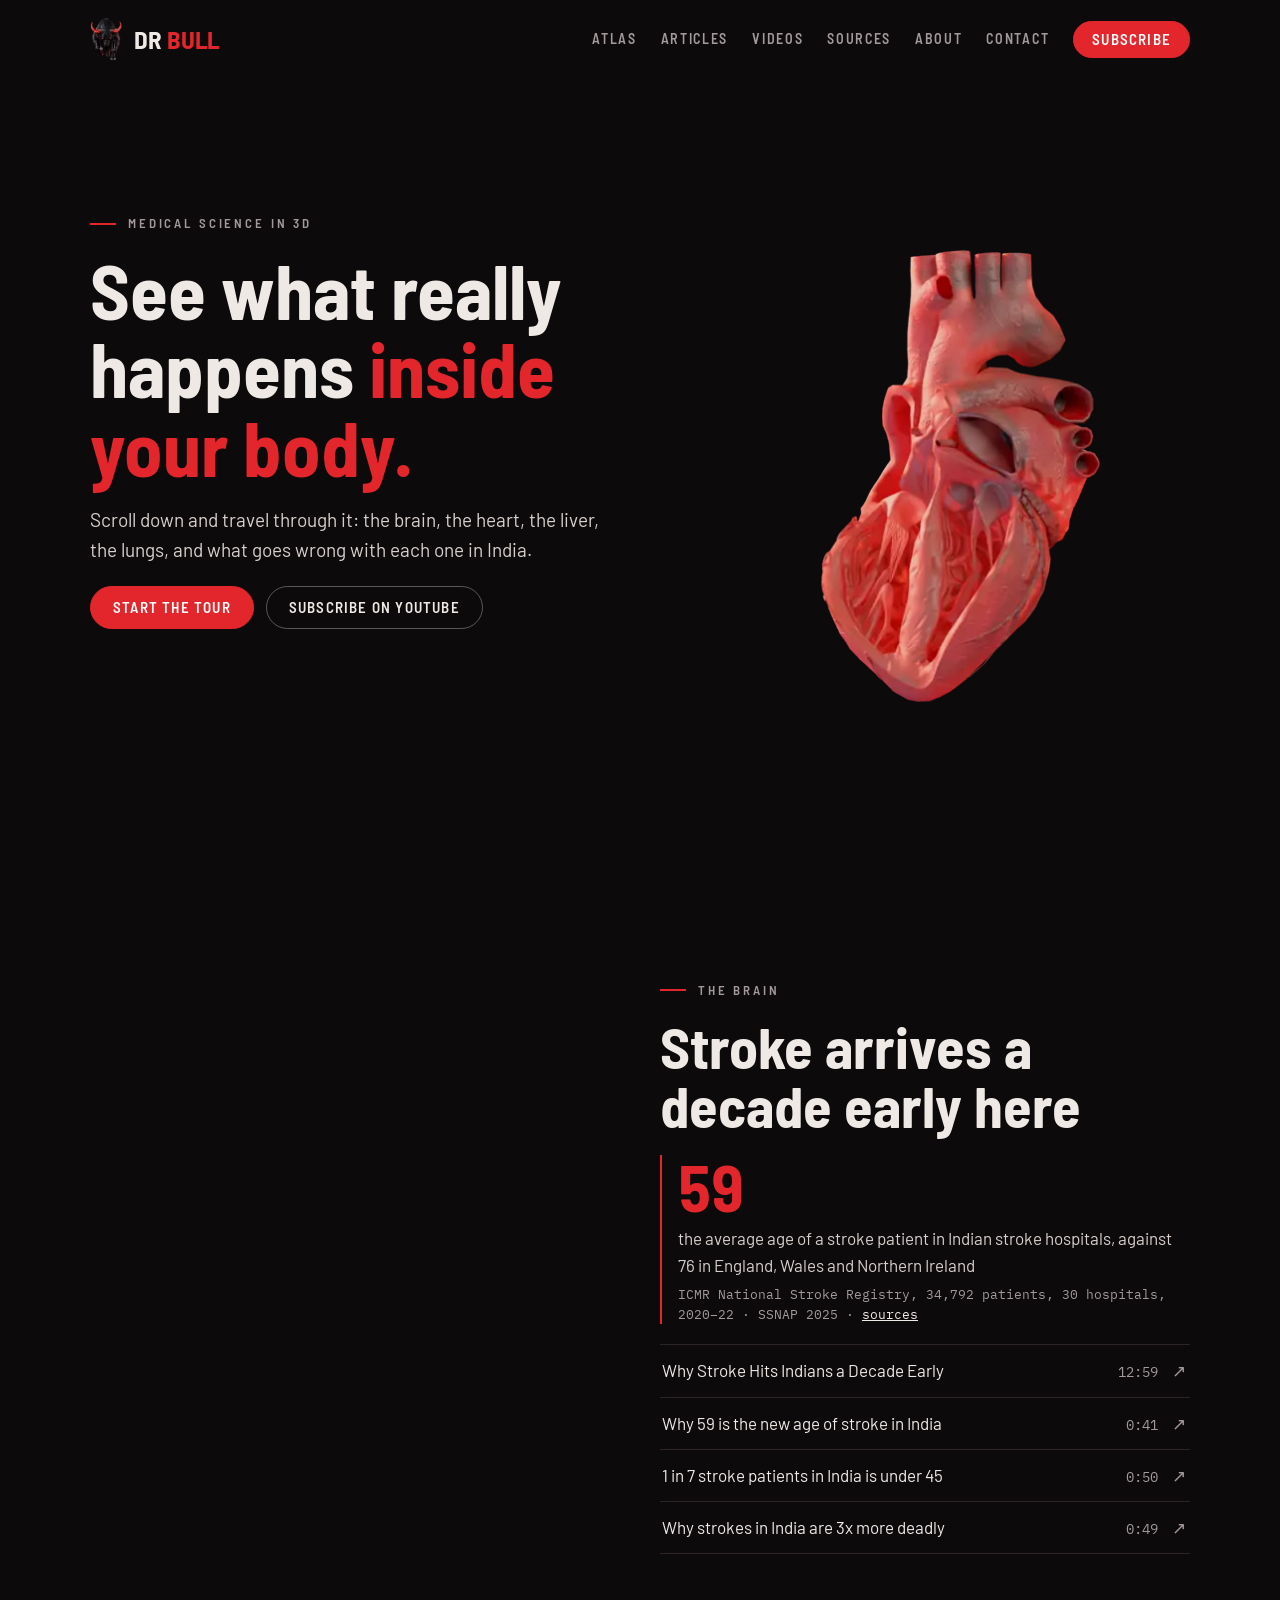
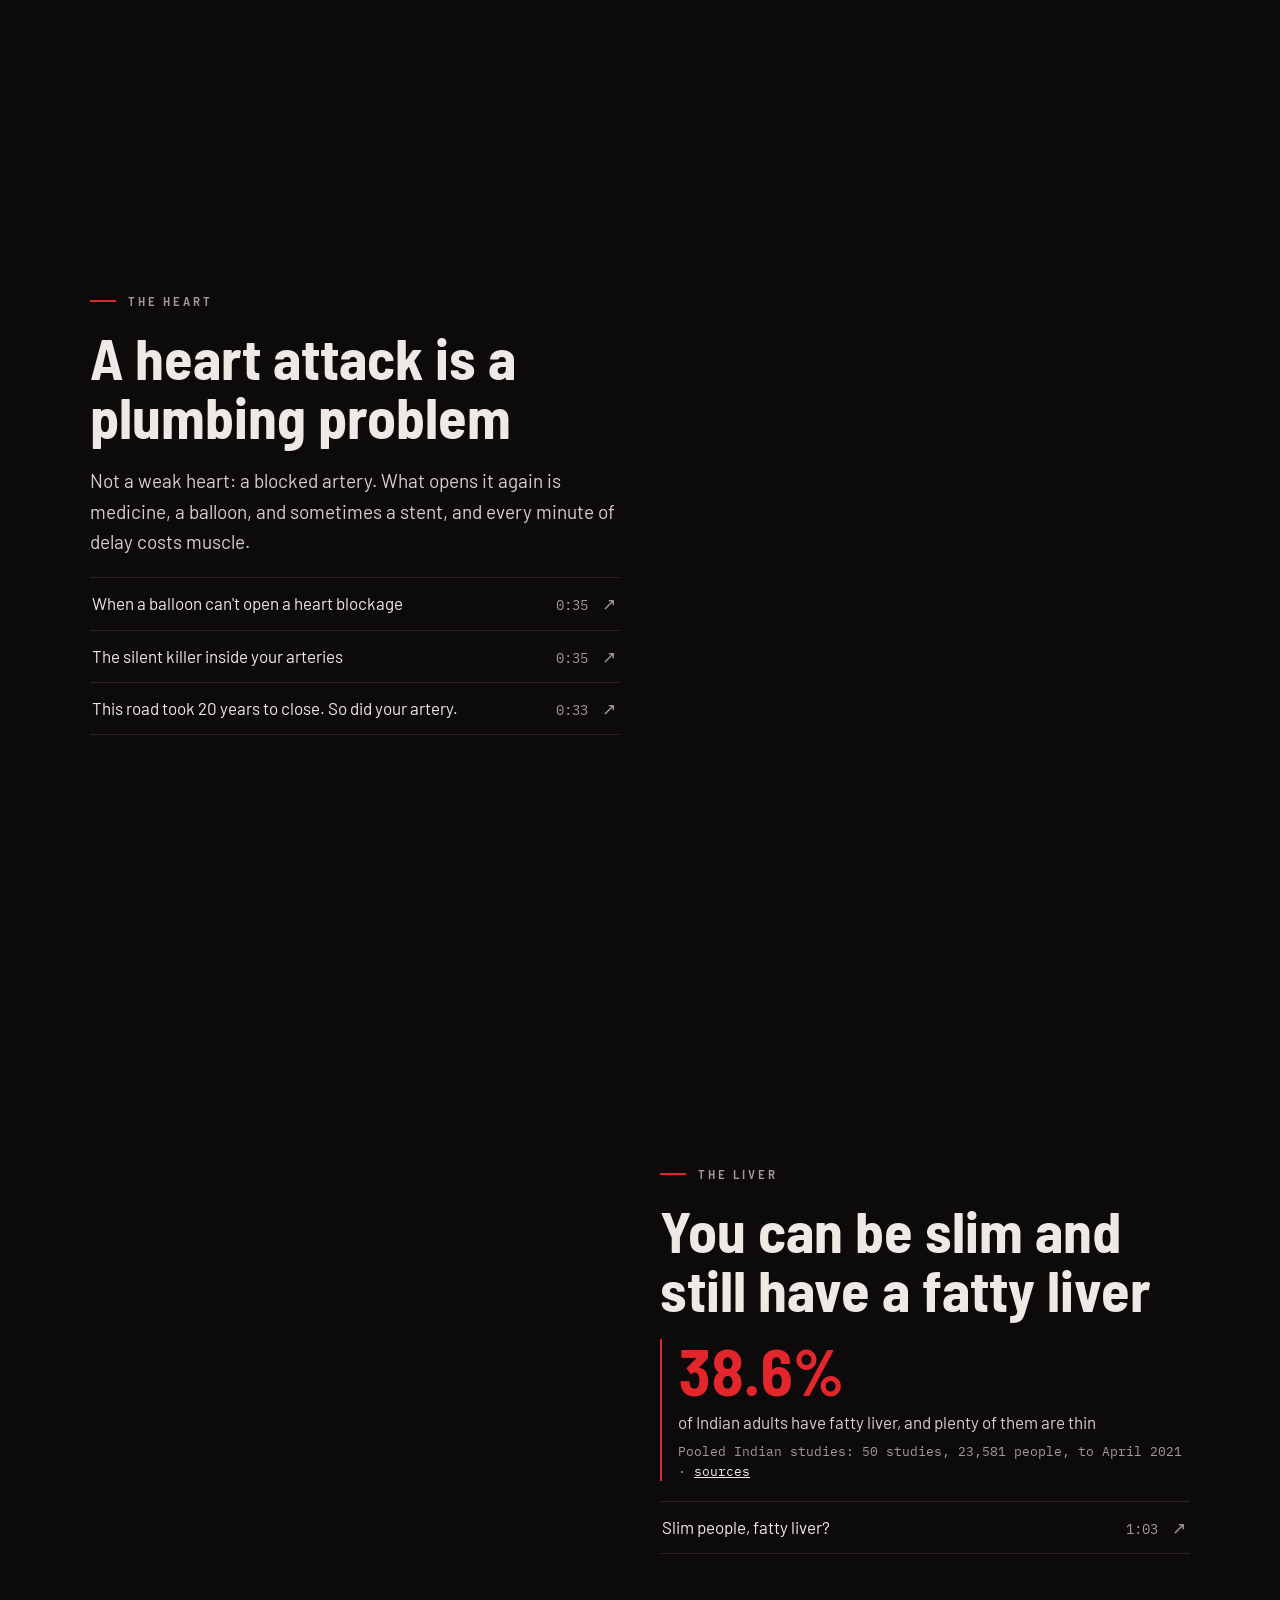
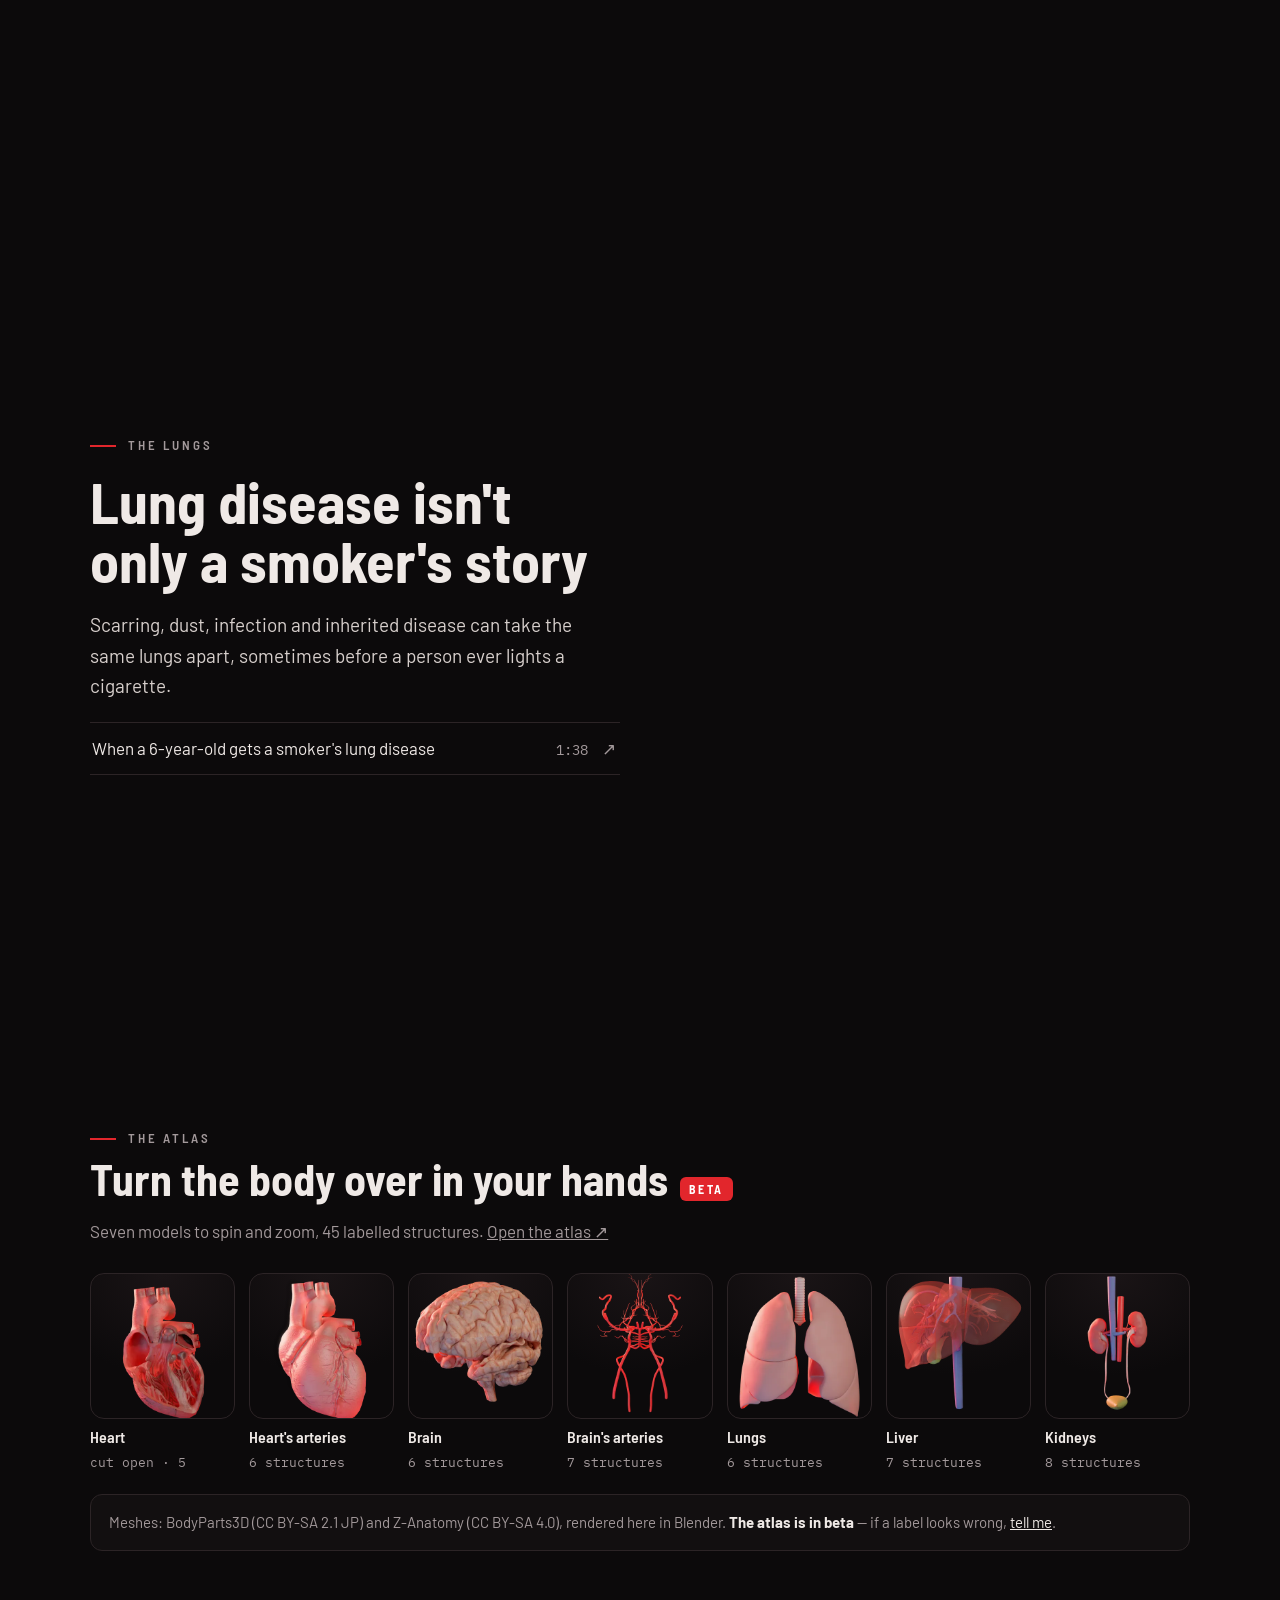
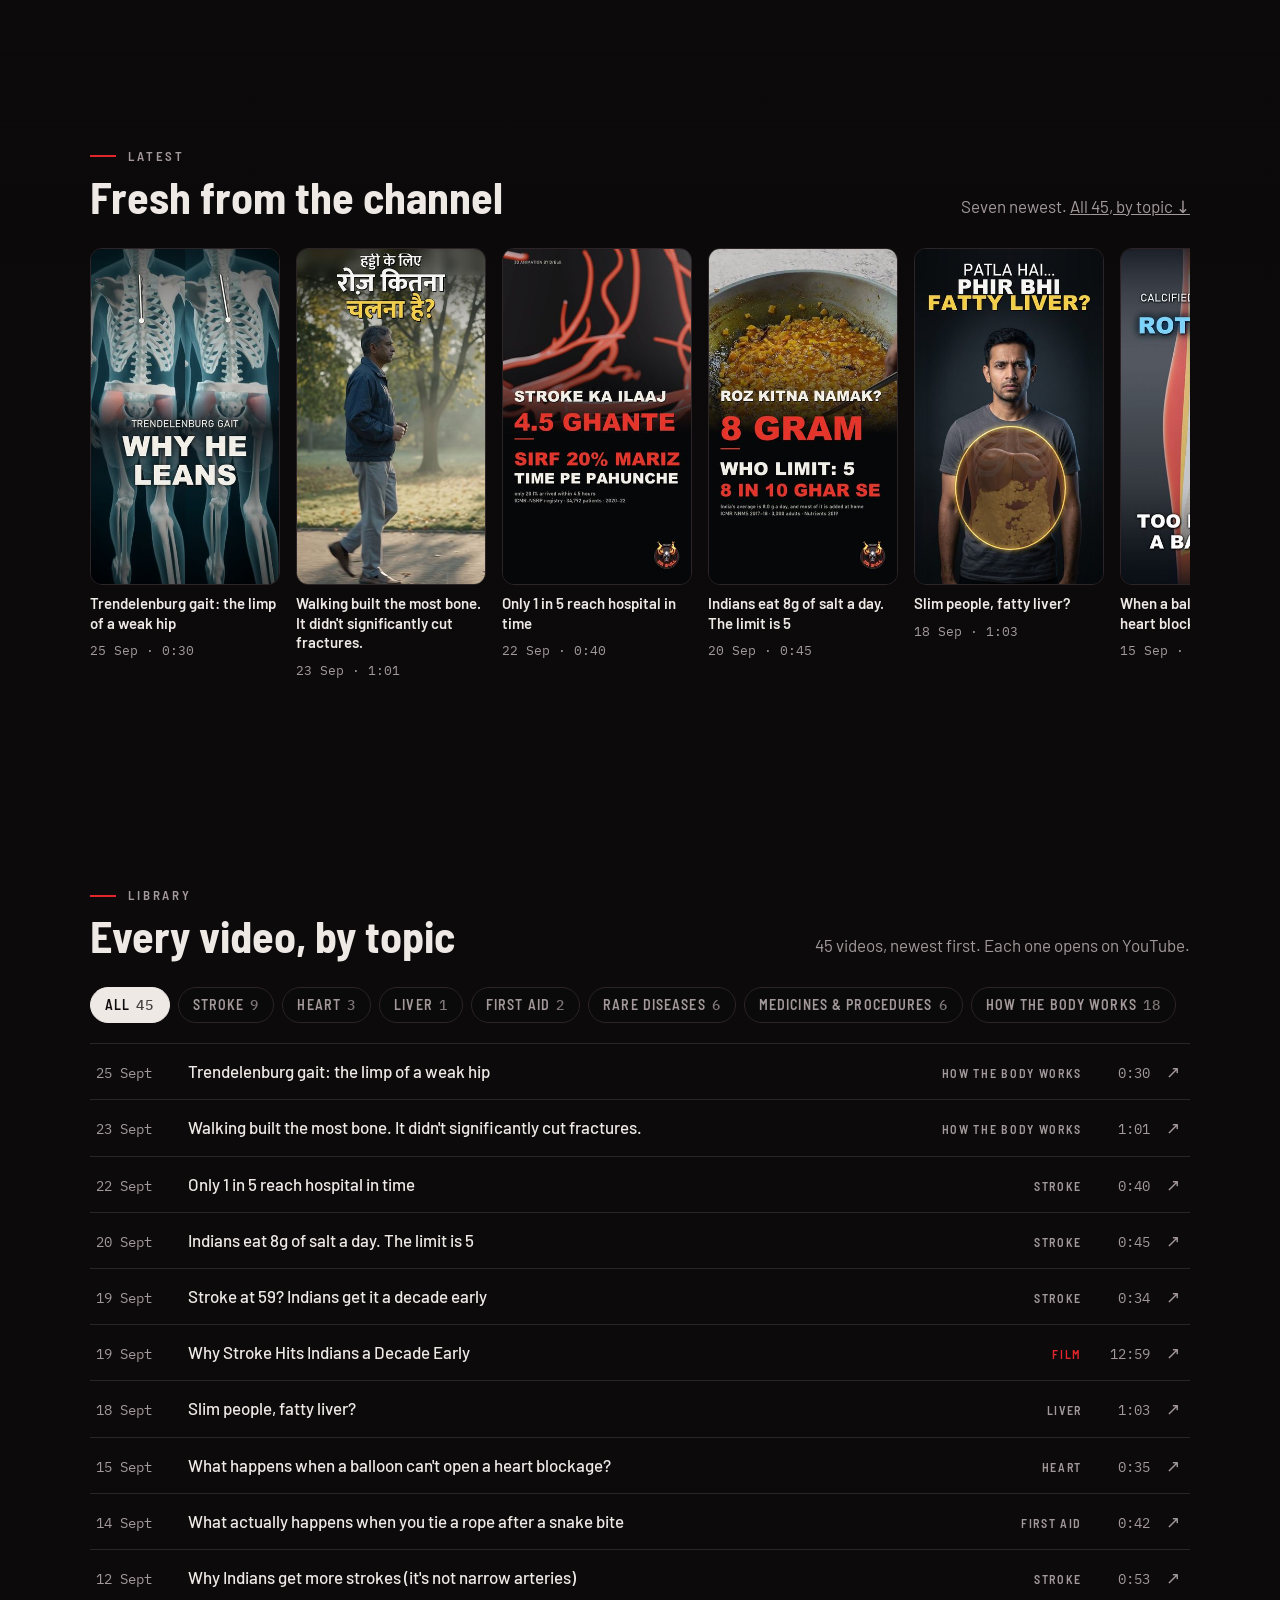
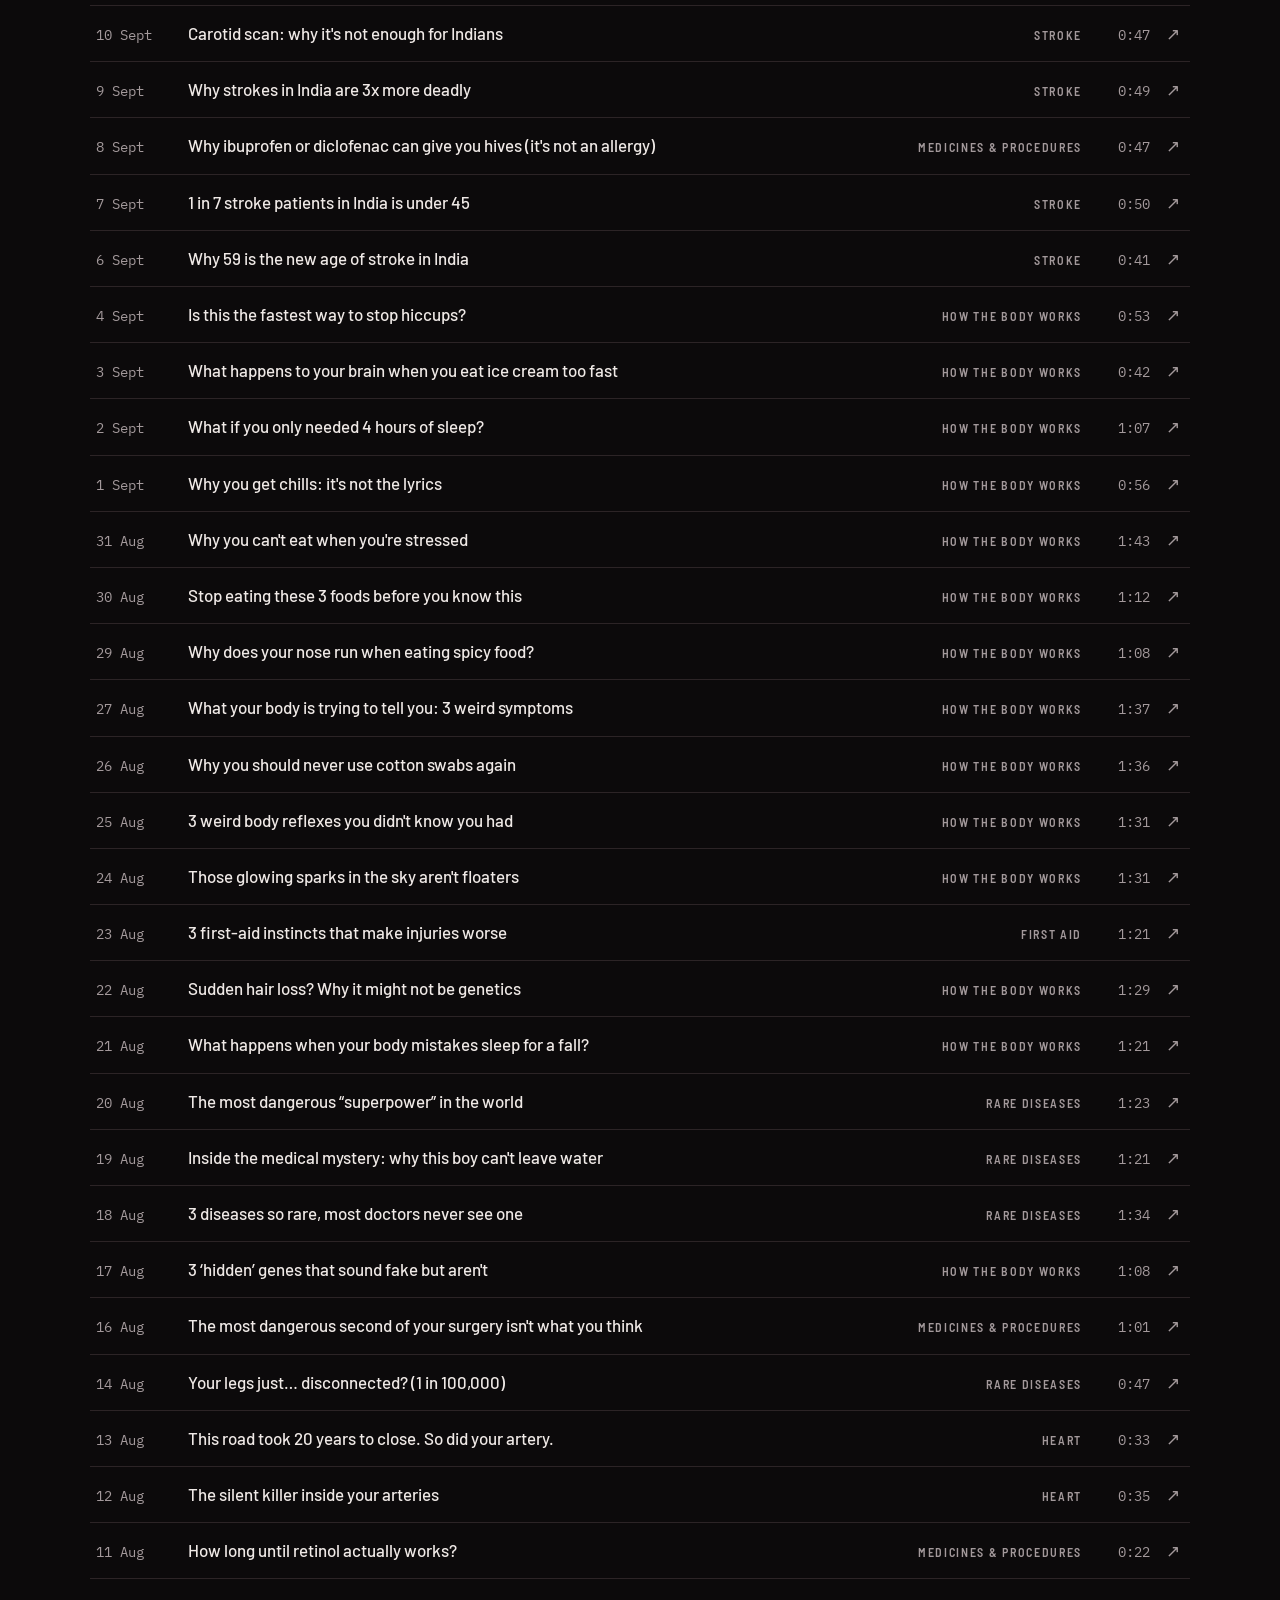
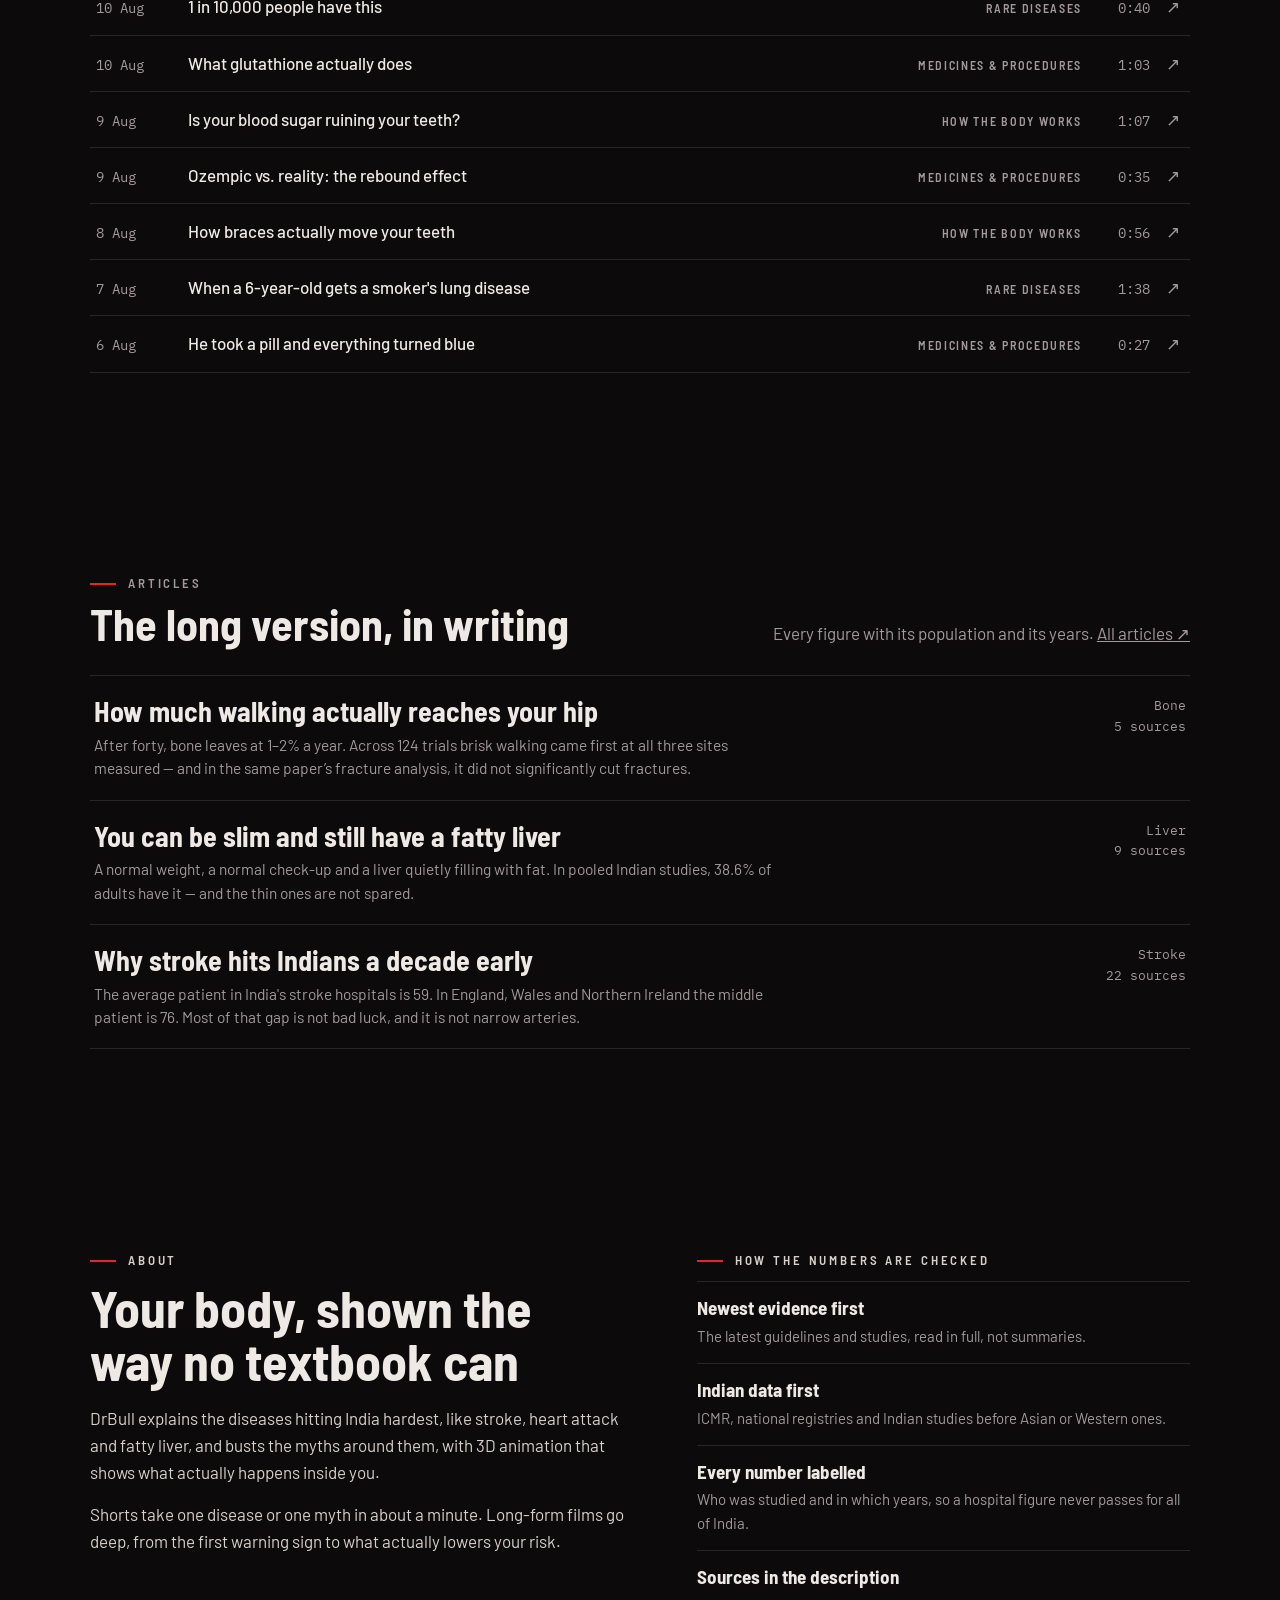
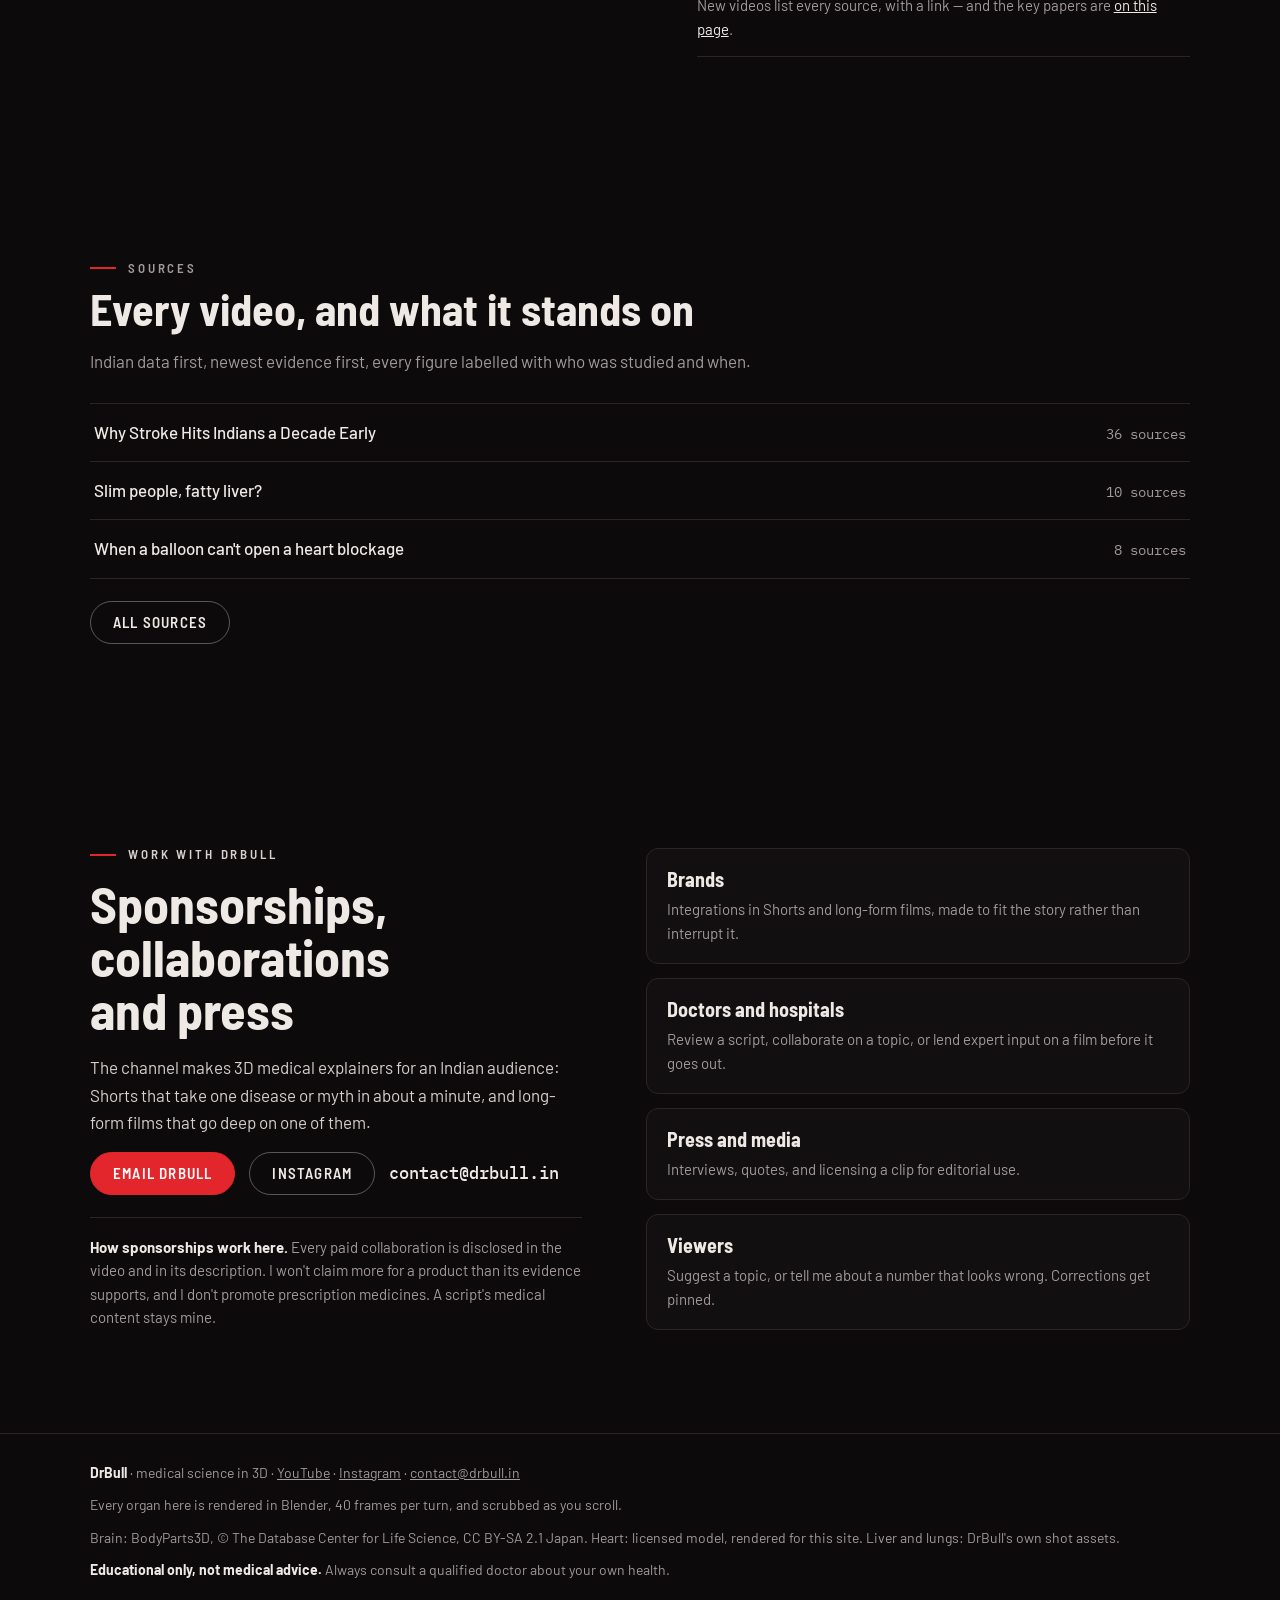
==== index.html @ a95256a0 "The Trendelenburg gait Short, and its ten papers on /sources yeavI7MUoEk, public 2026-09-25: first i" ====
<!doctype html>
<html lang="en">
<head>
<meta charset="utf-8">
<meta name="viewport" content="width=device-width, initial-scale=1, viewport-fit=cover">
<title>DrBull &middot; Medical science in 3D</title>
<meta name="description" content="Stroke, heart attack, fatty liver and first aid, animated in 3D and explained with Indian data first.">
<link rel="canonical" href="https://drbull.in/">
<link rel="icon" type="image/png" sizes="64x64" href="assets/favicon.png">
<link rel="apple-touch-icon" href="assets/apple-touch-icon.png">
<meta name="theme-color" content="#0c0a0b">
<meta property="og:type" content="website">
<meta property="og:site_name" content="DrBull">
<meta property="og:title" content="DrBull &middot; Medical science in 3D">
<meta property="og:description" content="Travel through the body: the brain, the heart, the liver, the lungs, and what goes wrong with each one in India.">
<meta property="og:url" content="https://drbull.in/">
<meta property="og:image" content="https://drbull.in/assets/og.jpg">
<meta property="og:image:width" content="1200">
<meta property="og:image:height" content="630">
<meta name="twitter:card" content="summary_large_image">
<title>DrBull Body Scroll</title>
<style>
  :root {
    --ink: #0c0a0b; --smoke: #161213; --ash: #2c2426; --bone: #efe9e6; --dust: #a3999b;
    --horn: #e2262c; --ember: #ff4d45;
    --display: "Barlow Semi Condensed", Bahnschrift, "Arial Narrow", sans-serif;
    --body: Barlow, Bahnschrift, "Segoe UI", system-ui, sans-serif;
    --mono: "IBM Plex Mono", Consolas, "Courier New", monospace;
    color-scheme: dark;
  }
  * { box-sizing: border-box; }
  body { margin: 0; background: var(--ink); color: var(--bone); font: 400 17px/1.6 var(--body); overflow-x: hidden; }
  a { color: inherit; }
  a:focus-visible, button:focus-visible { outline: 2px solid var(--ember); outline-offset: 3px; border-radius: 4px; }
  img { max-width: 100%; display: block; }
  h1, h2, h3 { font-family: var(--display); font-weight: 700; line-height: 1.02; margin: 0; text-wrap: balance; }
  .wrap { max-width: 1180px; margin-inline: auto; padding-inline: clamp(16px, 4vw, 40px); }
  .eyebrow { font: 600 13px/1 var(--display); letter-spacing: .22em; text-transform: uppercase; color: var(--dust); display: flex; align-items: center; gap: 12px; margin: 0; }
  .eyebrow::before { content: ""; width: 26px; height: 2px; background: var(--horn); flex: none; }
  .btn { display: inline-flex; align-items: center; gap: 10px; padding: 13px 22px; border-radius: 999px; font: 600 15px/1 var(--display); letter-spacing: .08em; text-transform: uppercase; text-decoration: none; border: 1.5px solid var(--horn); transition: background .2s, border-color .2s; }
  .btn.solid { background: var(--horn); color: #fff; }
  .btn.solid:hover { background: var(--ember); border-color: var(--ember); }
  .btn.line { border-color: rgba(239,233,230,.35); }
  .btn.line:hover { border-color: var(--bone); }

  /* the 3D layer sits behind everything and never eats clicks */
  #stage { position: fixed; inset: 0; z-index: 0; pointer-events: none; opacity: 0; transition: opacity 1.2s ease; }
  #stage.on { opacity: 1; }
  .layer { position: relative; z-index: 1; }

  header.top { position: absolute; inset: 0 0 auto 0; z-index: 3; }
  header .wrap { display: flex; align-items: center; justify-content: space-between; gap: 16px; padding-block: 18px; }
  .brand { display: flex; align-items: center; gap: 12px; text-decoration: none; }
  .brand img { height: 42px; width: auto; }
  .word { font: 700 25px/1 var(--display); }
  .word b { color: var(--horn); }
  nav.top-nav { display: flex; align-items: center; gap: 24px; font: 600 14px/1 var(--display); letter-spacing: .12em; text-transform: uppercase; }
  nav.top-nav a { text-decoration: none; color: var(--dust); }
  nav.top-nav a:hover { color: var(--bone); }
  nav.top-nav .btn { color: #fff; padding: 10px 18px; }

  /* sections: the copy column sits opposite the organ */
  .scene { min-height: clamp(560px, 94vh, 940px); display: grid; align-items: center; }
  .scene > .wrap { display: grid; grid-template-columns: minmax(0, 1fr) minmax(0, 1fr); gap: 40px; }
  .scene.right > .wrap > .copy { grid-column: 1; }       /* organ on the right */
  .scene.left > .wrap > .copy { grid-column: 2; }        /* organ on the left */
  .copy { display: grid; gap: 20px; align-content: center; padding-block: 64px; }
  .hero h1 { font-size: clamp(42px, 6vw, 82px); }
  .hero h1 em { font-style: normal; color: var(--horn); }
  .lede { margin: 0; color: #d7cfcc; font-size: clamp(17px, 1.5vw, 19px); max-width: 32em; }
  .cta { display: flex; flex-wrap: wrap; gap: 12px; }
  .scene h2 { font-size: clamp(34px, 4.6vw, 58px); }
  .fact { display: grid; gap: 6px; border-left: 2px solid var(--horn); padding-left: 16px; }
  .fact b { font: 700 clamp(40px, 5vw, 64px)/1 var(--display); color: var(--horn); font-variant-numeric: tabular-nums; }
  .fact span { color: #d7cfcc; }
  .fact small { color: var(--dust); font: 400 13px/1.5 var(--mono); }
  .fact small a, .method span a { color: var(--bone); }
  .vids { list-style: none; margin: 0; padding: 0; border-top: 1px solid var(--ash); max-width: 34em; }
  .vids a { display: grid; grid-template-columns: 1fr auto 16px; gap: 14px; align-items: baseline; padding: 12px 2px; border-bottom: 1px solid var(--ash); text-decoration: none; }
  .vids a:hover { background: rgba(22,18,19,.75); }
  .vids a:hover .arr { color: var(--horn); }
  .vids .len { color: var(--dust); font: 400 14px var(--mono); font-variant-numeric: tabular-nums; }
  .vids .arr { color: var(--dust); }

  /* reveal on scroll, from a visible resting state (never parked invisible) */
  .rise { opacity: 1; transform: none; }
  body.anim .rise { opacity: 0; transform: translateY(18px); transition: opacity .7s ease, transform .7s ease; }
  body.anim .rise.in { opacity: 1; transform: none; }

  .rail-block { padding-block: clamp(56px, 8vw, 96px); background: linear-gradient(180deg, transparent, rgba(12,10,11,.92) 18%, var(--ink)); }
  .rail { display: grid; grid-auto-flow: column; grid-auto-columns: clamp(150px, 17vw, 190px); gap: 16px; overflow-x: auto; scroll-snap-type: x mandatory; padding-bottom: 12px; }
  .short { scroll-snap-align: start; text-decoration: none; display: grid; gap: 9px; align-content: start; }
  .short .pic { aspect-ratio: 9/16; border-radius: 12px; overflow: hidden; border: 1px solid var(--ash); background: var(--smoke); }
  .short .pic img { width: 100%; height: 100%; object-fit: cover; }
  .short .ttl { font-weight: 600; font-size: 15px; line-height: 1.3; }
  .short .meta { color: var(--dust); font: 400 13px var(--mono); }
  .head2 { display: flex; flex-wrap: wrap; justify-content: space-between; align-items: end; gap: 16px; margin-bottom: 28px; }
  .head2 h2 { font-size: clamp(30px, 3.6vw, 44px); margin-top: 12px; }
  .head2 p { margin: 0; color: var(--dust); }

  footer { border-top: 1px solid var(--ash); background: var(--ink); }
  footer .wrap { display: grid; gap: 10px; padding-block: 28px; color: var(--dust); font-size: 14px; }
  footer b { color: var(--bone); }

  /* ---------- library + about ---------- */
  section.block { padding-block: clamp(56px, 8vw, 104px); }
  .chips { display: flex; flex-wrap: wrap; gap: 8px; margin-bottom: 20px; }
  .chip { font: 600 14px/1 var(--display); letter-spacing: .08em; text-transform: uppercase; padding: 10px 14px; border-radius: 999px; border: 1px solid var(--ash); background: rgba(12,10,11,.6); color: var(--dust); cursor: pointer; }
  .chip:hover { color: var(--bone); border-color: #4a3e41; }
  .chip[aria-pressed="true"] { background: var(--bone); color: var(--ink); border-color: var(--bone); }
  .chip .n { font-family: var(--mono); font-weight: 500; margin-left: 6px; opacity: .75; }
  .lib { list-style: none; margin: 0; padding: 0; border-top: 1px solid var(--ash); }
  .lib a { display: grid; grid-template-columns: 76px minmax(0, 1fr) auto 52px 18px; gap: 16px; align-items: baseline; padding: 14px 6px; border-bottom: 1px solid var(--ash); text-decoration: none; }
  .lib a:hover { background: rgba(22,18,19,.8); }
  .lib a:hover .arr { color: var(--horn); }
  .lib .d, .lib .len { color: var(--dust); font: 400 14px var(--mono); font-variant-numeric: tabular-nums; }
  .lib .len { text-align: right; }
  .lib .ttl { font-weight: 500; }
  .lib .kind { font: 600 12px/1 var(--display); letter-spacing: .14em; text-transform: uppercase; color: var(--dust); white-space: nowrap; }
  .lib .kind.film { color: var(--horn); }
  .lib .arr { color: var(--dust); transition: color .2s; }
  .about { display: grid; grid-template-columns: minmax(0, 1.1fr) minmax(0, 1fr); gap: clamp(28px, 5vw, 64px); }
  .about h2 { font-size: clamp(32px, 4.2vw, 52px); margin-block: 14px 18px; }
  .about p { margin: 0 0 14px; color: #d7cfcc; max-width: 36em; }
  .method { list-style: none; margin: 14px 0 0; padding: 0; border-top: 1px solid var(--ash); }
  .method li { padding: 15px 0; border-bottom: 1px solid var(--ash); display: grid; gap: 4px; }
  .method b { font: 700 19px/1.2 var(--display); }
  .method span { color: var(--dust); font-size: 15px; }

  /* ---------- atlas + articles ---------- */
  .beta { display: inline-block; vertical-align: 16%; margin-left: 12px; padding: 6px 9px; border-radius: 6px;
          background: var(--horn); color: #fff; font: 700 12px/1 var(--display); letter-spacing: .2em; text-transform: uppercase; }
  .organs { display: grid; grid-template-columns: repeat(auto-fit, minmax(122px, 1fr)); gap: 14px; }
  .organs a { text-decoration: none; display: grid; gap: 9px; align-content: start; }
  .organs .pic { aspect-ratio: 1; border-radius: 14px; overflow: hidden; border: 1px solid var(--ash);
                 background: radial-gradient(120% 100% at 50% 0%, #1a1416 0%, #0c0a0b 70%); transition: border-color .2s; }
  .organs a:hover .pic { border-color: var(--horn); }
  .organs .pic img { width: 100%; height: 100%; object-fit: contain; }
  .organs .nm { font: 600 16px/1.1 var(--display); }
  .organs .ct { color: var(--dust); font: 400 12.5px var(--mono); }

  .reads { list-style: none; margin: 0; padding: 0; border-top: 1px solid var(--ash); }
  .reads li { border-bottom: 1px solid var(--ash); }
  .reads a { display: grid; grid-template-columns: minmax(0, 1fr) auto; gap: 6px 22px; padding: 20px 4px; text-decoration: none; align-items: start; }
  .reads a:hover { background: rgba(22,18,19,.8); }
  .reads a:hover .t { color: var(--horn); }
  .reads .t { font: 700 clamp(21px, 2.4vw, 28px)/1.1 var(--display); transition: color .2s; }
  .reads .d { grid-column: 1; color: var(--dust); font-size: 15.5px; line-height: 1.5; max-width: 44em; }
  .reads .n { grid-column: 2; grid-row: 1 / span 2; color: var(--dust); font: 400 13px/1.6 var(--mono); text-align: right; white-space: nowrap; }

  /* ---------- work with us ---------- */
  .work { display: grid; grid-template-columns: minmax(0, .95fr) minmax(0, 1.05fr); gap: clamp(28px, 5vw, 64px); align-items: start; }
  .work h2 { font-size: clamp(32px, 4.2vw, 52px); margin-block: 14px 18px; }
  .work p { margin: 0 0 16px; color: #d7cfcc; max-width: 34em; }
  .offers { list-style: none; margin: 0; padding: 0; display: grid; gap: 14px; }
  .offers li { border: 1px solid var(--ash); border-radius: 12px; background: rgba(22,18,19,.72); padding: 18px 20px; display: grid; gap: 6px; }
  .offers b { font: 700 20px/1.2 var(--display); }
  .offers span { color: var(--dust); font-size: 15px; }
  .mailrow { display: flex; flex-wrap: wrap; align-items: center; gap: 14px; margin-top: 4px; }
  .mailrow .addr { font: 500 17px/1 var(--mono); color: var(--bone); word-break: break-all; }
  .rules { margin-top: 22px; padding-top: 18px; border-top: 1px solid var(--ash); color: var(--dust); font-size: 15px; line-height: 1.55; }
  .rules b { color: var(--bone); }

  /* ---------- sources ---------- */
  .srcwrap { display: grid; gap: 34px; }
  .srcgroup h3 { font: 700 clamp(22px, 2.4vw, 28px)/1.1 var(--display); margin-bottom: 4px; }
  .srcgroup > p { margin: 0 0 12px; color: var(--dust); font-size: 15px; }
  .cites { list-style: none; margin: 0; padding: 0; border-top: 1px solid var(--ash); }
  .cites li { border-bottom: 1px solid var(--ash); }
  .cites a { display: grid; gap: 3px; padding: 13px 4px; text-decoration: none; }
  .cites a:hover { background: rgba(22,18,19,.8); }
  .cites a:hover .ref { color: var(--horn); }
  .cites .t { font-weight: 500; line-height: 1.35; }
  .cites .ref { color: var(--dust); font: 400 13px/1.4 var(--mono); transition: color .2s; }
  .srcnote { margin: 0; padding: 16px 18px; border: 1px solid var(--ash); border-radius: 12px; background: rgba(22,18,19,.72); color: var(--dust); font-size: 15px; line-height: 1.55; }
  .srcnote b { color: var(--bone); }
  .srcnote a { color: var(--bone); }

  .vidlist { list-style: none; margin: 0; padding: 0; border-top: 1px solid var(--ash); }
  .vidlist li { border-bottom: 1px solid var(--ash); }
  .vidlist a { display: grid; grid-template-columns: minmax(0, 1fr) auto; gap: 14px; align-items: baseline; padding: 15px 4px; text-decoration: none; }
  .vidlist a:hover { background: rgba(22,18,19,.8); }
  .vidlist .t { font-weight: 500; }
  .vidlist .n { color: var(--dust); font: 400 14px var(--mono); white-space: nowrap; }

  @media (max-width: 860px) {
    .scene > .wrap { grid-template-columns: 1fr; }
    .scene.left > .wrap > .copy, .scene.right > .wrap > .copy { grid-column: 1; }
    .copy { padding-block: 88px; }
    header .wrap { flex-wrap: wrap; row-gap: 10px; }
    nav.top-nav { order: 3; width: 100%; gap: 18px; font-size: 13px; overflow-x: auto; padding-bottom: 2px;
                  scrollbar-width: none; }
    nav.top-nav::-webkit-scrollbar { display: none; }
    nav.top-nav a { white-space: nowrap; }
    nav.top-nav .btn { order: -1; }
    .hero .wrap { padding-top: 132px; }
    .scene { min-height: clamp(520px, 88vh, 820px); }
    .about, .work { grid-template-columns: 1fr; }
    .lib a { grid-template-columns: 1fr auto; gap: 4px 12px; }
    .lib .d { grid-column: 1; grid-row: 1; }
    .lib .ttl { grid-column: 1 / -1; grid-row: 2; }
    .lib .kind { grid-column: 2; grid-row: 1; justify-self: end; }
    .lib .len, .lib .arr { display: none; }
    .organs { gap: 10px; }
    .organs .nm { font-size: 15px; }
    .reads a { grid-template-columns: 1fr; }
    .reads .n { grid-column: 1; grid-row: 3; text-align: left; }
  }
  @media (prefers-reduced-motion: reduce) {
    body.anim .rise { opacity: 1; transform: none; transition: none; }
  }
</style>
<link rel="preconnect" href="https://fonts.googleapis.com">
<link rel="preconnect" href="https://fonts.gstatic.com" crossorigin>
<link rel="stylesheet" href="https://fonts.googleapis.com/css2?family=Barlow+Semi+Condensed:wght@500;600;700&family=Barlow:wght@400;500;600&family=IBM+Plex+Mono:wght@400;500&display=swap">

</head>
<body>
<canvas id="stage" aria-hidden="true"></canvas>

<div class="layer">
  <header class="top">
    <div class="wrap">
      <a class="brand" href="#top" aria-label="DrBull home">
        <img src="assets/bull_mark.webp" alt="" width="76" height="96">
        <span class="word">DR <b>BULL</b></span>
      </a>
      <nav class="top-nav" aria-label="Main">
        <a href="atlas/">Atlas</a>
        <a href="articles/">Articles</a>
        <a href="#library">Videos</a>
        <a href="#sources">Sources</a>
        <a href="#about">About</a>
        <a href="#contact">Contact</a>
        <a class="btn solid" href="https://www.youtube.com/@drbull2795?sub_confirmation=1" target="_blank" rel="noopener">Subscribe</a>
      </nav>
    </div>
  </header>

  <section class="scene right hero" id="top" data-organ="heart" data-spin="0.5">
    <div class="wrap">
      <div class="copy">
        <p class="eyebrow rise">Medical science in 3D</p>
        <h1 class="rise">See what really happens <em>inside your body.</em></h1>
        <p class="lede rise">Scroll down and travel through it: the brain, the heart, the liver, the lungs, and what goes wrong with each one in India.</p>
        <div class="cta rise">
          <a class="btn solid" href="#brain">Start the tour</a>
          <a class="btn line" href="https://www.youtube.com/@drbull2795?sub_confirmation=1" target="_blank" rel="noopener">Subscribe on YouTube</a>
        </div>
      </div>
    </div>
  </section>

  <section class="scene left" id="brain" data-organ="brain" data-spin="-0.45">
    <div class="wrap">
      <div class="copy">
        <p class="eyebrow rise">The brain</p>
        <h2 class="rise">Stroke arrives a decade early here</h2>
        <div class="fact rise">
          <b>59</b>
          <span>the average age of a stroke patient in Indian stroke hospitals, against 76 in England, Wales and Northern Ireland</span>
          <small>ICMR National Stroke Registry, 34,792 patients, 30 hospitals, 2020&ndash;22 &middot; SSNAP 2025 &middot; <a href="#sources">sources</a></small>
        </div>
        <ul class="vids rise"></ul>
      </div>
    </div>
  </section>

  <section class="scene right" id="heart" data-organ="heart" data-spin="0.5">
    <div class="wrap">
      <div class="copy">
        <p class="eyebrow rise">The heart</p>
        <h2 class="rise">A heart attack is a plumbing problem</h2>
        <p class="lede rise">Not a weak heart: a blocked artery. What opens it again is medicine, a balloon, and sometimes a stent, and every minute of delay costs muscle.</p>
        <ul class="vids rise"></ul>
      </div>
    </div>
  </section>

  <section class="scene left" id="liver" data-organ="liver" data-spin="-0.4">
    <div class="wrap">
      <div class="copy">
        <p class="eyebrow rise">The liver</p>
        <h2 class="rise">You can be slim and still have a fatty liver</h2>
        <div class="fact rise">
          <b>38.6%</b>
          <span>of Indian adults have fatty liver, and plenty of them are thin</span>
          <small>Pooled Indian studies: 50 studies, 23,581 people, to April 2021 &middot; <a href="#sources">sources</a></small>
        </div>
        <ul class="vids rise"></ul>
      </div>
    </div>
  </section>

  <section class="scene right" id="lungs" data-organ="lungs" data-spin="0.42">
    <div class="wrap">
      <div class="copy">
        <p class="eyebrow rise">The lungs</p>
        <h2 class="rise">Lung disease isn't only a smoker's story</h2>
        <p class="lede rise">Scarring, dust, infection and inherited disease can take the same lungs apart, sometimes before a person ever lights a cigarette.</p>
        <ul class="vids rise"></ul>
      </div>
    </div>
  </section>

  <section class="block" id="atlas">
    <div class="wrap">
      <div class="head2">
        <div>
          <p class="eyebrow">The atlas</p>
          <h2>Turn the body over in your hands<span class="beta">Beta</span></h2>
        </div>
        <p>Seven models to spin and zoom, 45 labelled structures. <a href="atlas/">Open the atlas &#8599;</a></p>
      </div>
      <div class="organs">
        <a href="atlas/#heart"><span class="pic"><img src="atlas/assets/thumb_heart.webp" alt="" width="420" height="420" loading="lazy"></span><span class="nm">Heart</span><span class="ct">cut open &middot; 5</span></a>
        <a href="atlas/#coronary"><span class="pic"><img src="atlas/assets/thumb_coronary.webp" alt="" width="420" height="420" loading="lazy"></span><span class="nm">Heart's arteries</span><span class="ct">6 structures</span></a>
        <a href="atlas/#brain"><span class="pic"><img src="atlas/assets/thumb_brain.webp" alt="" width="420" height="420" loading="lazy"></span><span class="nm">Brain</span><span class="ct">6 structures</span></a>
        <a href="atlas/#arteries"><span class="pic"><img src="atlas/assets/thumb_arteries.webp" alt="" width="420" height="420" loading="lazy"></span><span class="nm">Brain's arteries</span><span class="ct">7 structures</span></a>
        <a href="atlas/#lungs"><span class="pic"><img src="atlas/assets/thumb_lungs.webp" alt="" width="420" height="420" loading="lazy"></span><span class="nm">Lungs</span><span class="ct">6 structures</span></a>
        <a href="atlas/#liver"><span class="pic"><img src="atlas/assets/thumb_liver.webp" alt="" width="420" height="420" loading="lazy"></span><span class="nm">Liver</span><span class="ct">7 structures</span></a>
        <a href="atlas/#kidneys"><span class="pic"><img src="atlas/assets/thumb_kidneys.webp" alt="" width="420" height="420" loading="lazy"></span><span class="nm">Kidneys</span><span class="ct">8 structures</span></a>
      </div>
      <p class="srcnote" style="margin-top:24px">Meshes: BodyParts3D (CC BY-SA 2.1 JP) and Z-Anatomy
        (CC BY-SA 4.0), rendered here in Blender. <b>The atlas is in beta</b> &mdash; if a label looks
        wrong, <a href="mailto:contact@drbull.in?subject=DrBull%20atlas%20correction">tell me</a>.</p>
    </div>
  </section>

  <section class="rail-block" id="latest">
    <div class="wrap">
      <div class="head2">
        <div>
          <p class="eyebrow">Latest</p>
          <h2>Fresh from the channel</h2>
        </div>
        <p>Seven newest. <a href="#library">All <span id="allcount">45</span>, by topic ↓</a></p>
      </div>
      <div class="rail" id="rail"></div>
    </div>
  </section>

  <section class="block" id="library">
    <div class="wrap">
      <div class="head2">
        <div>
          <p class="eyebrow">Library</p>
          <h2>Every video, by topic</h2>
        </div>
        <p id="libcount"></p>
      </div>
      <div class="chips" id="chips" role="group" aria-label="Filter by topic"></div>
      <ul class="lib" id="lib"></ul>
    </div>
  </section>

  <section class="block" id="articles">
    <div class="wrap">
      <div class="head2">
        <div>
          <p class="eyebrow">Articles</p>
          <h2>The long version, in writing</h2>
        </div>
        <p>Every figure with its population and its years. <a href="articles/">All articles &#8599;</a></p>
      </div>
      <ul class="reads">
        <li><a href="articles/how-much-walking-for-bone/">
          <span class="t">How much walking actually reaches your hip</span>
          <span class="d">After forty, bone leaves at 1&ndash;2% a year. Across 124 trials brisk walking came first at all three sites measured &mdash; and in the same paper&#8217;s fracture analysis, it did not significantly cut fractures.</span>
          <span class="n">Bone<br>5 sources</span></a></li>
        <li><a href="articles/slim-and-fatty-liver/">
          <span class="t">You can be slim and still have a fatty liver</span>
          <span class="d">A normal weight, a normal check-up and a liver quietly filling with fat. In pooled Indian studies, 38.6% of adults have it &mdash; and the thin ones are not spared.</span>
          <span class="n">Liver<br>9 sources</span></a></li>
        <li><a href="articles/stroke-a-decade-early/">
          <span class="t">Why stroke hits Indians a decade early</span>
          <span class="d">The average patient in India's stroke hospitals is 59. In England, Wales and Northern Ireland the middle patient is 76. Most of that gap is not bad luck, and it is not narrow arteries.</span>
          <span class="n">Stroke<br>22 sources</span></a></li>
      </ul>
    </div>
  </section>

  <section class="block" id="about">
    <div class="wrap about">
      <div>
        <p class="eyebrow">About</p>
        <h2>Your body, shown the way no textbook can</h2>
        <p>DrBull explains the diseases hitting India hardest, like stroke, heart attack and fatty liver, and busts the myths around them, with 3D animation that shows what actually happens inside you.</p>
        <p>Shorts take one disease or one myth in about a minute. Long-form films go deep, from the first warning sign to what actually lowers your risk.</p>
      </div>
      <div>
        <p class="eyebrow">How the numbers are checked</p>
        <ul class="method">
          <li><b>Newest evidence first</b><span>The latest guidelines and studies, read in full, not summaries.</span></li>
          <li><b>Indian data first</b><span>ICMR, national registries and Indian studies before Asian or Western ones.</span></li>
          <li><b>Every number labelled</b><span>Who was studied and in which years, so a hospital figure never passes for all of India.</span></li>
          <li><b>Sources in the description</b><span>New videos list every source, with a link — and the key papers are <a href="#sources">on this page</a>.</span></li>
        </ul>
      </div>
    </div>
  </section>

  <section class="block" id="sources">
    <div class="wrap">
      <div class="head2">
        <div>
          <p class="eyebrow">Sources</p>
          <h2>Every video, and what it stands on</h2>
        </div>
        <p>Indian data first, newest evidence first, every figure labelled with who was studied and when.</p>
      </div>
      <ul class="vidlist">
        <li><a href="sources/#film"><span class="t">Why Stroke Hits Indians a Decade Early</span><span class="n">36 sources</span></a></li>
        <li><a href="sources/"><span class="t">Slim people, fatty liver?</span><span class="n">10 sources</span></a></li>
        <li><a href="sources/"><span class="t">When a balloon can't open a heart blockage</span><span class="n">8 sources</span></a></li>
      </ul>
      <div class="cta" style="margin-top:22px"><a class="btn line" href="sources/">All sources</a></div>
    </div>
  </section>

  <section class="block" id="contact">
    <div class="wrap work">
      <div>
        <p class="eyebrow">Work with DrBull</p>
        <h2>Sponsorships, collaborations and press</h2>
        <p>The channel makes 3D medical explainers for an Indian audience: Shorts that take one disease or myth in about a minute, and long-form films that go deep on one of them.</p>
        <div class="mailrow">
          <a class="btn solid" href="mailto:contact@drbull.in?subject=DrBull%20%E2%80%94%20enquiry">Email DrBull</a>
          <a class="btn line" href="https://www.instagram.com/drbull2795/" target="_blank" rel="noopener">Instagram</a>
          <span class="addr">contact@drbull.in</span>
        </div>
        <div class="rules">
          <b>How sponsorships work here.</b> Every paid collaboration is disclosed in the video and in its description. I won't claim more for a product than its evidence supports, and I don't promote prescription medicines. A script's medical content stays mine.
        </div>
      </div>
      <ul class="offers">
        <li><b>Brands</b><span>Integrations in Shorts and long-form films, made to fit the story rather than interrupt it.</span></li>
        <li><b>Doctors and hospitals</b><span>Review a script, collaborate on a topic, or lend expert input on a film before it goes out.</span></li>
        <li><b>Press and media</b><span>Interviews, quotes, and licensing a clip for editorial use.</span></li>
        <li><b>Viewers</b><span>Suggest a topic, or tell me about a number that looks wrong. Corrections get pinned.</span></li>
      </ul>
    </div>
  </section>

  <footer>
    <div class="wrap">
      <span><b>DrBull</b> &middot; medical science in 3D &middot; <a href="https://www.youtube.com/@drbull2795" target="_blank" rel="noopener">YouTube</a> &middot; <a href="https://www.instagram.com/drbull2795/" target="_blank" rel="noopener">Instagram</a> &middot; <a href="mailto:contact@drbull.in">contact@drbull.in</a></span>
      <span>Every organ here is rendered in Blender, 40 frames per turn, and scrubbed as you scroll.</span>
      <span>Brain: BodyParts3D, &copy; The Database Center for Life Science, CC BY-SA 2.1 Japan. Heart: licensed model, rendered for this site. Liver and lungs: DrBull's own shot assets.</span>
      <span><b>Educational only, not medical advice.</b> Always consult a qualified doctor about your own health.</span>
    </div>
  </footer>
</div>

<script>
  // ---------- content ----------
  const VIDS = {
    brain: [["ywkA5RLSwsE", "Why Stroke Hits Indians a Decade Early", "12:59", 1],
            ["ACyi0an3Hio", "Why 59 is the new age of stroke in India", "0:41"],
            ["WOaAObXTPLY", "1 in 7 stroke patients in India is under 45", "0:50"],
            ["LgqDSZiXRYc", "Why strokes in India are 3x more deadly", "0:49"]],
    heart: [["6ydHwERoIrk", "When a balloon can't open a heart blockage", "0:35"],
            ["KvtDXYgG0K8", "The silent killer inside your arteries", "0:35"],
            ["Zvj0MrGXjzo", "This road took 20 years to close. So did your artery.", "0:33"]],
    liver: [["Z5EjyxR95s8", "Slim people, fatty liver?", "1:03"]],
    lungs: [["wRpocbipLiI", "When a 6-year-old gets a smoker's lung disease", "1:38"]],
  };
  const RAIL = [["yeavI7MUoEk", "Trendelenburg gait: the limp of a weak hip", "25 Sep", "0:30"],
                ["E9nnMc5C-sM", "Walking built the most bone. It didn't significantly cut fractures.", "23 Sep", "1:01"],
                ["vh31vJ62XMA", "Only 1 in 5 reach hospital in time", "22 Sep", "0:40"],
                ["YoedkJ9ye88", "Indians eat 8g of salt a day. The limit is 5", "20 Sep", "0:45"],
                ["Z5EjyxR95s8", "Slim people, fatty liver?", "18 Sep", "1:03"],
                ["6ydHwERoIrk", "When a balloon can't open a heart blockage", "15 Sep", "0:35"],
                ["SOARLhErMqw", "Why Indians get more strokes", "12 Sep", "0:53"]];
  const el = (t, c, x) => { const e = document.createElement(t); if (c) e.className = c; if (x != null) e.textContent = x; return e; };
  const link = (id, film) => { const a = el("a"); a.href = film ? "https://www.youtube.com/watch?v=" + id : "https://www.youtube.com/shorts/" + id; a.target = "_blank"; a.rel = "noopener"; return a; };

  for (const [organ, list] of Object.entries(VIDS)) {
    const ul = document.querySelector("#" + organ + " .vids");
    for (const [id, title, len, film] of list) {
      const a = link(id, film);
      a.append(el("span", null, title), el("span", "len", len), el("span", "arr", "↗"));
      const li = el("li"); li.append(a); ul.append(li);
    }
  }
  const rail = document.getElementById("rail");
  for (const [id, title, date, len] of RAIL) {
    const a = link(id); a.className = "short";
    const pic = el("div", "pic"); const img = el("img");
    img.src = "assets/t_" + id + ".jpg"; img.alt = ""; img.loading = "lazy"; img.width = 360; img.height = 640;
    pic.append(img);
    a.append(pic, el("span", "ttl", title), el("span", "meta", date + " · " + len));
    rail.append(a);
  }

  // reveal on scroll; everything stays visible if this never runs
  const reduce = matchMedia("(prefers-reduced-motion: reduce)").matches;
  if (!reduce) {
    document.body.classList.add("anim");
    const io = new IntersectionObserver((es) => {
      for (const e of es) if (e.isIntersecting) { e.target.classList.add("in"); io.unobserve(e.target); }
    }, { rootMargin: "0px 0px -12% 0px" });
    for (const r of document.querySelectorAll(".rise")) io.observe(r);
  }
</script>

<script>
  // The channel's public videos, read from vidIQ on 2026-09-19; the newer ones from each
  // video's own YouTube page (publish date in IST, length in seconds), 2026-09-25.
  // Titles cleaned of hashtags. [id, title, date, length, topic, long-form?]
  (function () {
    const VIDEOS = [
      ["yeavI7MUoEk", "Trendelenburg gait: the limp of a weak hip", "2026-09-25", "0:30", "body"],
      ["E9nnMc5C-sM", "Walking built the most bone. It didn't significantly cut fractures.", "2026-09-23", "1:01", "body"],
      ["vh31vJ62XMA", "Only 1 in 5 reach hospital in time", "2026-09-22", "0:40", "stroke"],
      ["YoedkJ9ye88", "Indians eat 8g of salt a day. The limit is 5", "2026-09-20", "0:45", "stroke"],
      ["HKGRPVyKIHw", "Stroke at 59? Indians get it a decade early", "2026-09-19", "0:34", "stroke"],
      ["ywkA5RLSwsE", "Why Stroke Hits Indians a Decade Early", "2026-09-19", "12:59", "stroke", true],
      ["Z5EjyxR95s8", "Slim people, fatty liver?", "2026-09-18", "1:03", "liver"],
      ["6ydHwERoIrk", "What happens when a balloon can't open a heart blockage?", "2026-09-15", "0:35", "heart"],
      ["qYbIB6W6OM0", "What actually happens when you tie a rope after a snake bite", "2026-09-14", "0:42", "firstaid"],
      ["SOARLhErMqw", "Why Indians get more strokes (it's not narrow arteries)", "2026-09-12", "0:53", "stroke"],
      ["rIMckxiNIlo", "Carotid scan: why it's not enough for Indians", "2026-09-10", "0:47", "stroke"],
      ["LgqDSZiXRYc", "Why strokes in India are 3x more deadly", "2026-09-09", "0:49", "stroke"],
      ["9EuCkWK0biE", "Why ibuprofen or diclofenac can give you hives (it's not an allergy)", "2026-09-08", "0:47", "meds"],
      ["WOaAObXTPLY", "1 in 7 stroke patients in India is under 45", "2026-09-07", "0:50", "stroke"],
      ["ACyi0an3Hio", "Why 59 is the new age of stroke in India", "2026-09-06", "0:41", "stroke"],
      ["1jtmWFU-CeQ", "Is this the fastest way to stop hiccups?", "2026-09-04", "0:53", "body"],
      ["N9uOdJyIjiA", "What happens to your brain when you eat ice cream too fast", "2026-09-03", "0:42", "body"],
      ["jrRo9x9c7Bc", "What if you only needed 4 hours of sleep?", "2026-09-02", "1:07", "body"],
      ["hrFi3lD19ms", "Why you get chills: it's not the lyrics", "2026-09-01", "0:56", "body"],
      ["_UDIdgMwXSA", "Why you can't eat when you're stressed", "2026-08-31", "1:43", "body"],
      ["rNdtUJ1vuQk", "Stop eating these 3 foods before you know this", "2026-08-30", "1:12", "body"],
      ["ipFs1WX8WcM", "Why does your nose run when eating spicy food?", "2026-08-29", "1:08", "body"],
      ["SHUG4WkzQ-U", "What your body is trying to tell you: 3 weird symptoms", "2026-08-27", "1:37", "body"],
      ["WIVQNvGkUHs", "Why you should never use cotton swabs again", "2026-08-26", "1:36", "body"],
      ["9444T0Q1uD0", "3 weird body reflexes you didn't know you had", "2026-08-25", "1:31", "body"],
      ["yeYweSmubns", "Those glowing sparks in the sky aren't floaters", "2026-08-24", "1:31", "body"],
      ["2vLJizmg0JI", "3 first-aid instincts that make injuries worse", "2026-08-23", "1:21", "firstaid"],
      ["fp_Jih24G00", "Sudden hair loss? Why it might not be genetics", "2026-08-22", "1:29", "body"],
      ["Ty7BsBW0BXU", "What happens when your body mistakes sleep for a fall?", "2026-08-21", "1:21", "body"],
      ["qo7bCP4c2Bk", "The most dangerous “superpower” in the world", "2026-08-20", "1:23", "rare"],
      ["mneuNKvEAQg", "Inside the medical mystery: why this boy can't leave water", "2026-08-19", "1:21", "rare"],
      ["HpZ2A58e_qk", "3 diseases so rare, most doctors never see one", "2026-08-18", "1:34", "rare"],
      ["W3GerkZ1Vz0", "3 ‘hidden’ genes that sound fake but aren't", "2026-08-17", "1:08", "body"],
      ["FGA8PHX0vHk", "The most dangerous second of your surgery isn't what you think", "2026-08-16", "1:01", "meds"],
      ["epUMHoPVNPI", "Your legs just… disconnected? (1 in 100,000)", "2026-08-14", "0:47", "rare"],
      ["Zvj0MrGXjzo", "This road took 20 years to close. So did your artery.", "2026-08-13", "0:33", "heart"],
      ["KvtDXYgG0K8", "The silent killer inside your arteries", "2026-08-12", "0:35", "heart"],
      ["CidseLRjR_s", "How long until retinol actually works?", "2026-08-11", "0:22", "meds"],
      ["nol0w8JkHN4", "1 in 10,000 people have this", "2026-08-10", "0:40", "rare"],
      ["u5ZJdsVdBUY", "What glutathione actually does", "2026-08-10", "1:03", "meds"],
      ["dw4cFBNLPDk", "Is your blood sugar ruining your teeth?", "2026-08-09", "1:07", "body"],
      ["W9ZbfquHC2w", "Ozempic vs. reality: the rebound effect", "2026-08-09", "0:35", "meds"],
      ["DAiemAjJKQY", "How braces actually move your teeth", "2026-08-08", "0:56", "body"],
      ["wRpocbipLiI", "When a 6-year-old gets a smoker's lung disease", "2026-08-07", "1:38", "rare"],
      ["PGNgs_AE2no", "He took a pill and everything turned blue", "2026-08-06", "0:27", "meds"],
    ];
    const TOPICS = [["all", "All"], ["stroke", "Stroke"], ["heart", "Heart"], ["liver", "Liver"],
                    ["firstaid", "First aid"], ["rare", "Rare diseases"], ["meds", "Medicines & procedures"],
                    ["body", "How the body works"]];
    const NAME = Object.fromEntries(TOPICS);
    const el = (t, c, x) => { const e = document.createElement(t); if (c) e.className = c; if (x != null) e.textContent = x; return e; };
    const fmt = (d) => new Date(d + "T12:00:00").toLocaleDateString("en-IN", { day: "numeric", month: "short" });
    const lib = document.getElementById("lib"), chips = document.getElementById("chips"), count = document.getElementById("libcount");
    document.getElementById("allcount").textContent = VIDEOS.length;
    let current = "all";

    function render() {
      lib.replaceChildren();
      const list = VIDEOS.filter((v) => current === "all" || v[4] === current);
      for (const v of list) {
        const a = el("a");
        a.href = v[5] ? "https://www.youtube.com/watch?v=" + v[0] : "https://www.youtube.com/shorts/" + v[0];
        a.target = "_blank"; a.rel = "noopener";
        a.append(el("span", "d", fmt(v[2])), el("span", "ttl", v[1]),
                 el("span", "kind" + (v[5] ? " film" : ""), v[5] ? "Film" : NAME[v[4]]),
                 el("span", "len", v[3]), el("span", "arr", "↗"));
        const li = el("li"); li.append(a); lib.append(li);
      }
      count.textContent = list.length + (list.length === 1 ? " video" : " videos") +
        (current === "all" ? ", newest first. Each one opens on YouTube." : " on " + NAME[current].toLowerCase() + ".");
      for (const c of chips.children) c.setAttribute("aria-pressed", String(c.dataset.t === current));
    }
    for (const [key, label] of TOPICS) {
      const n = key === "all" ? VIDEOS.length : VIDEOS.filter((v) => v[4] === key).length;
      const b = el("button", "chip", label);
      b.type = "button"; b.id = "chip-" + key; b.dataset.t = key;
      b.append(el("span", "n", String(n)));
      b.addEventListener("click", () => { current = key; render(); });
      chips.append(b);
    }
    render();
  })();
</script>

<script>
  // ---------- the organs ----------
  // Pre-rendered in Blender (Cycles, 40 frames each) and scrubbed by scroll, so the
  // site carries the channel's own render look -- and the purchased heart, whose
  // licence allows rendering but not handing the mesh to visitors.
  (function () {
    const FRAMES = 40, COLS = 8, TILE = 512;   // one sprite sheet per organ, 8 x 5 tiles
    const canvas = document.getElementById("stage");
    const ctx = canvas.getContext("2d", { alpha: true });
    const scenes = [...document.querySelectorAll(".scene")];
    const reduce = matchMedia("(prefers-reduced-motion: reduce)").matches;
    const organs = {};
    let shown = false;

    for (const s of scenes) {
      const name = s.dataset.organ;
      if (!organs[name]) organs[name] = { sheet: null, started: false, alpha: 0, frame: 0 };
    }

    function load(name) {
      const o = organs[name];
      if (o.started) return;
      o.started = true;
      const img = new Image();
      img.decoding = "async";
      img.src = "assets/organ_" + name + ".webp";
      img.onload = () => {
        o.sheet = img;
        if (!shown) { canvas.classList.add("on"); shown = true; }
        draw();
      };
    }

    function size() {
      const dpr = Math.min(devicePixelRatio || 1, 2);
      canvas.width = Math.round(innerWidth * dpr);
      canvas.height = Math.round(innerHeight * dpr);
      canvas.style.width = innerWidth + "px";
      canvas.style.height = innerHeight + "px";
      ctx.setTransform(dpr, 0, 0, dpr, 0, 0);
    }
    addEventListener("resize", () => { size(); draw(); }, { passive: true });
    size();

    function measure() {
      const vh = innerHeight, wide = innerWidth > 860;
      const out = [];
      for (const s of scenes) {
        const r = s.getBoundingClientRect();
        const mid = r.top + r.height / 2;
        const dist = Math.abs(mid - vh / 2);
        if (dist < vh * 2.2) load(s.dataset.organ);   // fetch a screen ahead, so nothing pops in
        const presence = Math.max(0, 1 - dist / (vh * 0.62));
        if (presence <= 0) continue;
        // how far we are through this section drives which frame shows
        const t = Math.min(1, Math.max(0, (vh - r.top) / (vh + r.height)));
        const dir = parseFloat(s.dataset.spin || "0.4") >= 0 ? 1 : -1;
        const side = s.classList.contains("left") ? -1 : 1;
        out.push({ name: s.dataset.organ, presence, t, dir, side, wide });
      }
      return out;
    }

    let queued = false;
    function draw() {
      queued = false;
      const vis = measure();
      ctx.clearRect(0, 0, innerWidth, innerHeight);
      const want = {};
      for (const v of vis) want[v.name] = Math.max(want[v.name] || 0, v.presence);
      let easing = false;
      for (const [name, o] of Object.entries(organs)) {
        const target = want[name] || 0;
        o.alpha += (target - o.alpha) * (reduce ? 1 : 0.3);
        if (Math.abs(target - o.alpha) > 0.008) easing = true;
        else o.alpha = target;
        if (o.alpha < 0.012) continue;
        const v = vis.find((x) => x.name === name);
        if (!v) continue;
        const idx = (Math.round(v.t * (FRAMES - 1) * 1.6 * v.dir) % FRAMES + FRAMES) % FRAMES;
        o.frame = idx;
        if (!o.sheet) continue;
        const sx = (idx % COLS) * TILE, sy = Math.floor(idx / COLS) * TILE;
        let box = v.wide ? Math.min(innerHeight * 0.66, innerWidth * 0.40)
                         : Math.min(innerWidth * 0.86, innerHeight * 0.44);
        box *= 0.9 + 0.1 * Math.min(1, o.alpha);
        const cx = v.wide ? innerWidth / 2 + v.side * innerWidth * 0.245 : innerWidth / 2;
        const cy = innerHeight / 2 + (v.wide ? 0 : -innerHeight * 0.12);
        ctx.globalAlpha = Math.min(1, o.alpha) * (v.wide ? 1 : 0.5);
        ctx.drawImage(o.sheet, sx, sy, TILE, TILE, cx - box / 2, cy - box / 2, box, box);
      }
      ctx.globalAlpha = 1;
      if (easing) tick();
    }
    function tick() { if (!queued) { queued = true; requestAnimationFrame(draw); } }

    addEventListener("scroll", tick, { passive: true });
    // first organ up front, the rest as they come near
    load(scenes[0].dataset.organ);
    draw();
  })();
</script>

<!-- Cloudflare Web Analytics: live host only, so local previews are not counted --><script>(function(){if(location.hostname!=="drbull.in")return;var s=document.createElement("script");s.type="module";s.src="https://static.cloudflareinsights.com/beacon.min.js";s.setAttribute("data-cf-beacon",'{"token": "c579460297cf46ffa20abdee29888928"}');document.head.appendChild(s);})();</script><!-- End Cloudflare Web Analytics -->
</body>
</html>
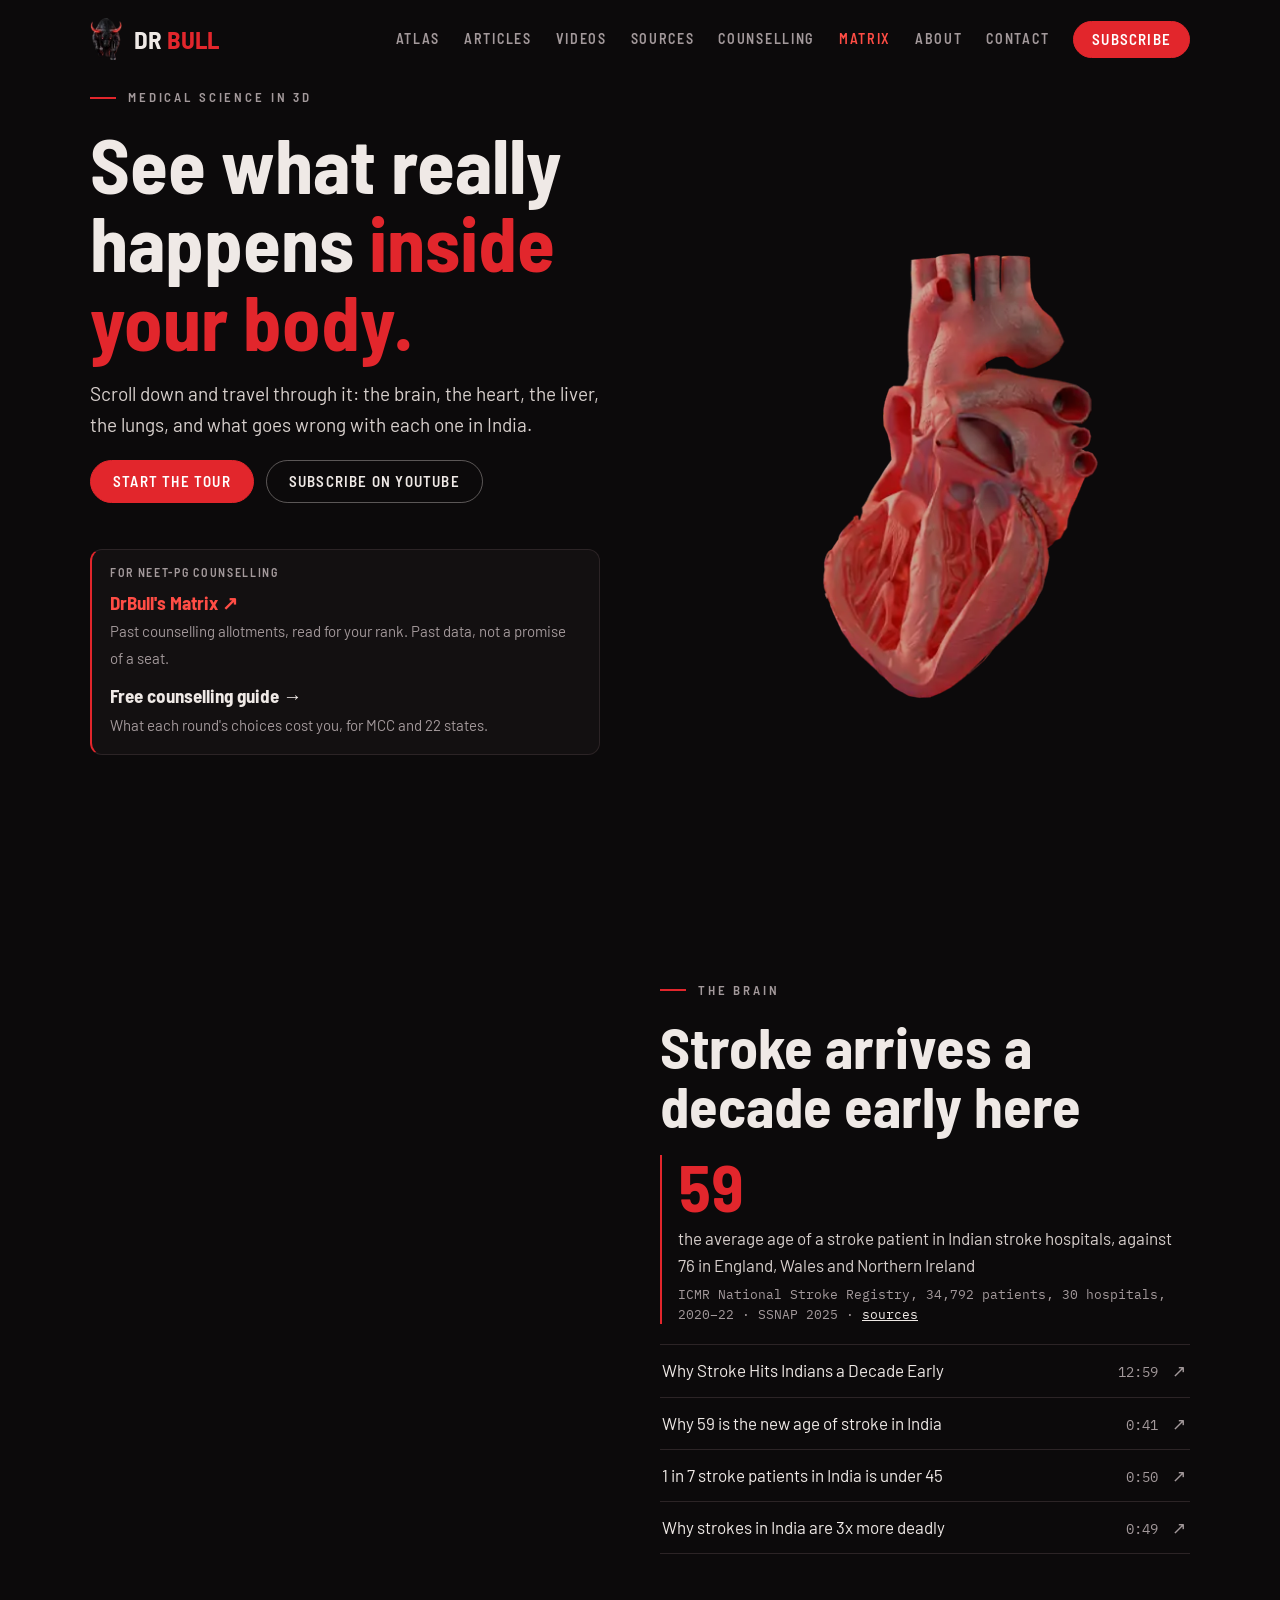
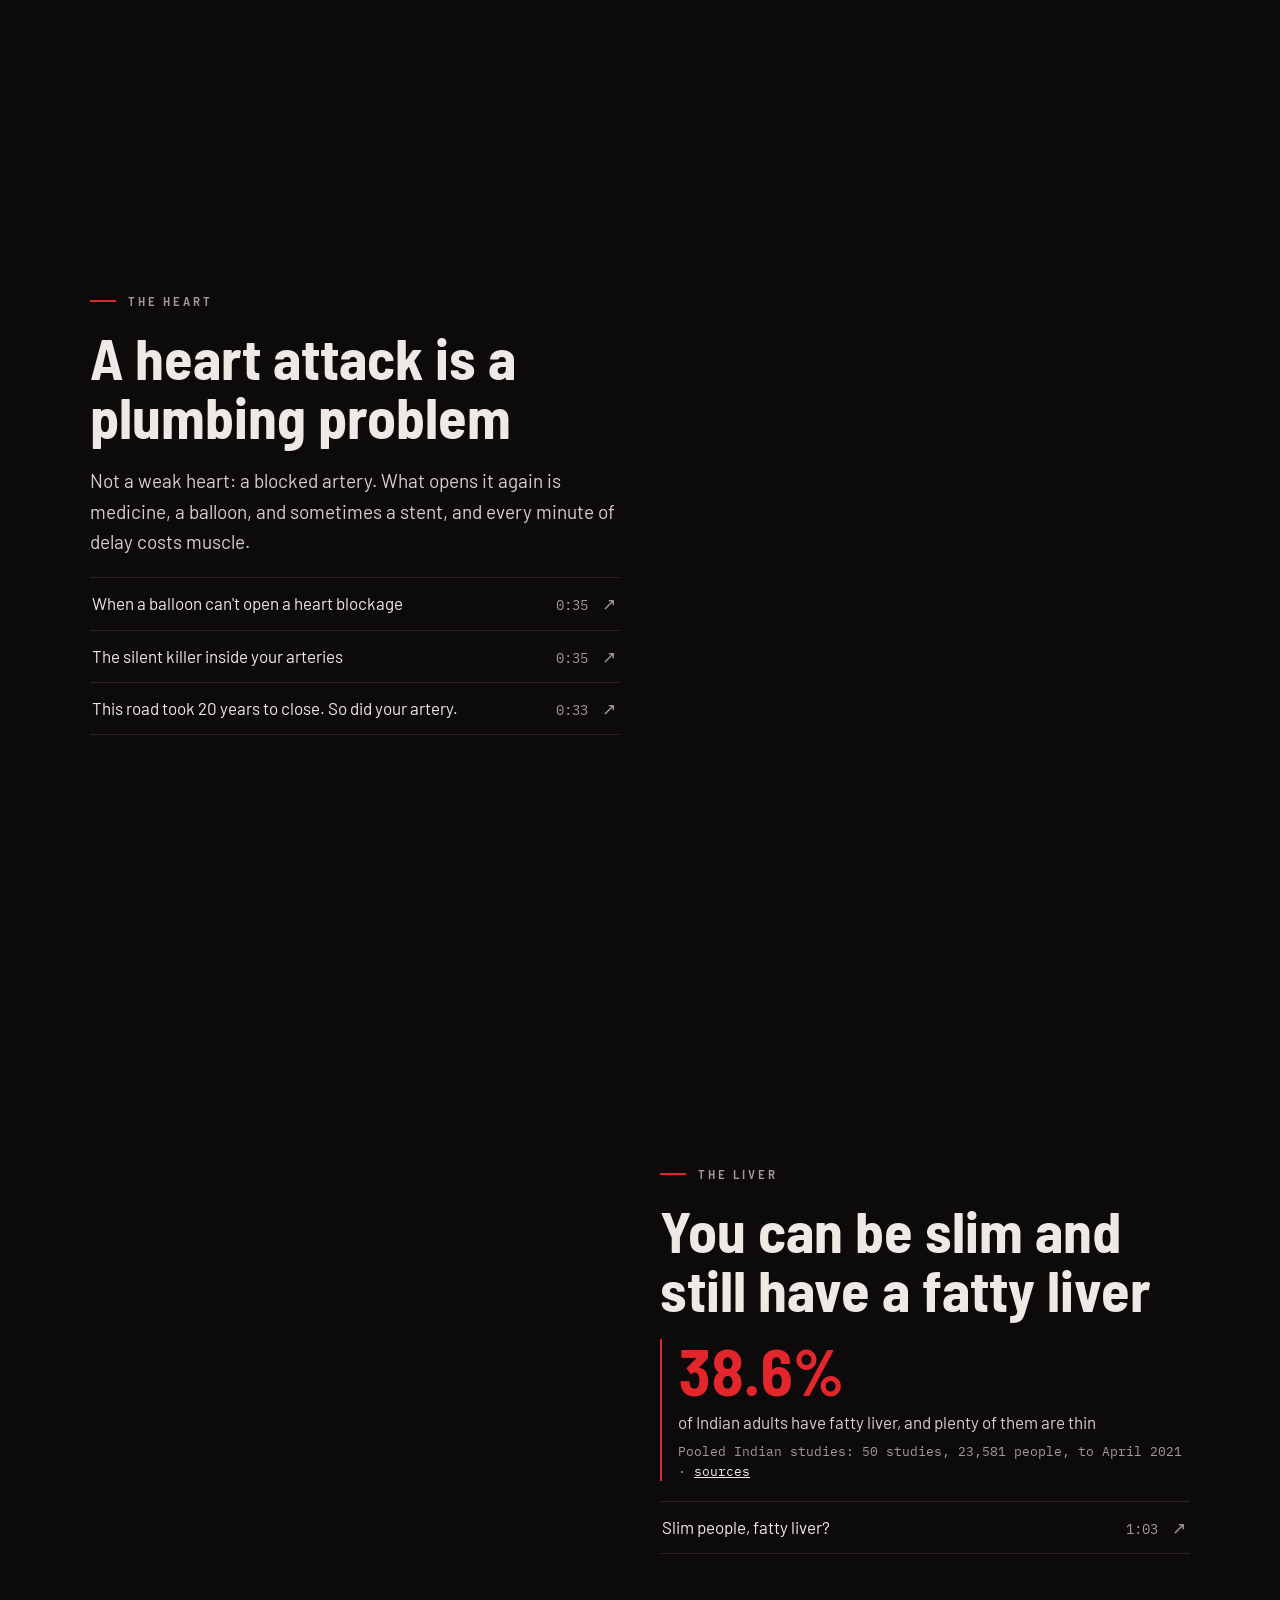
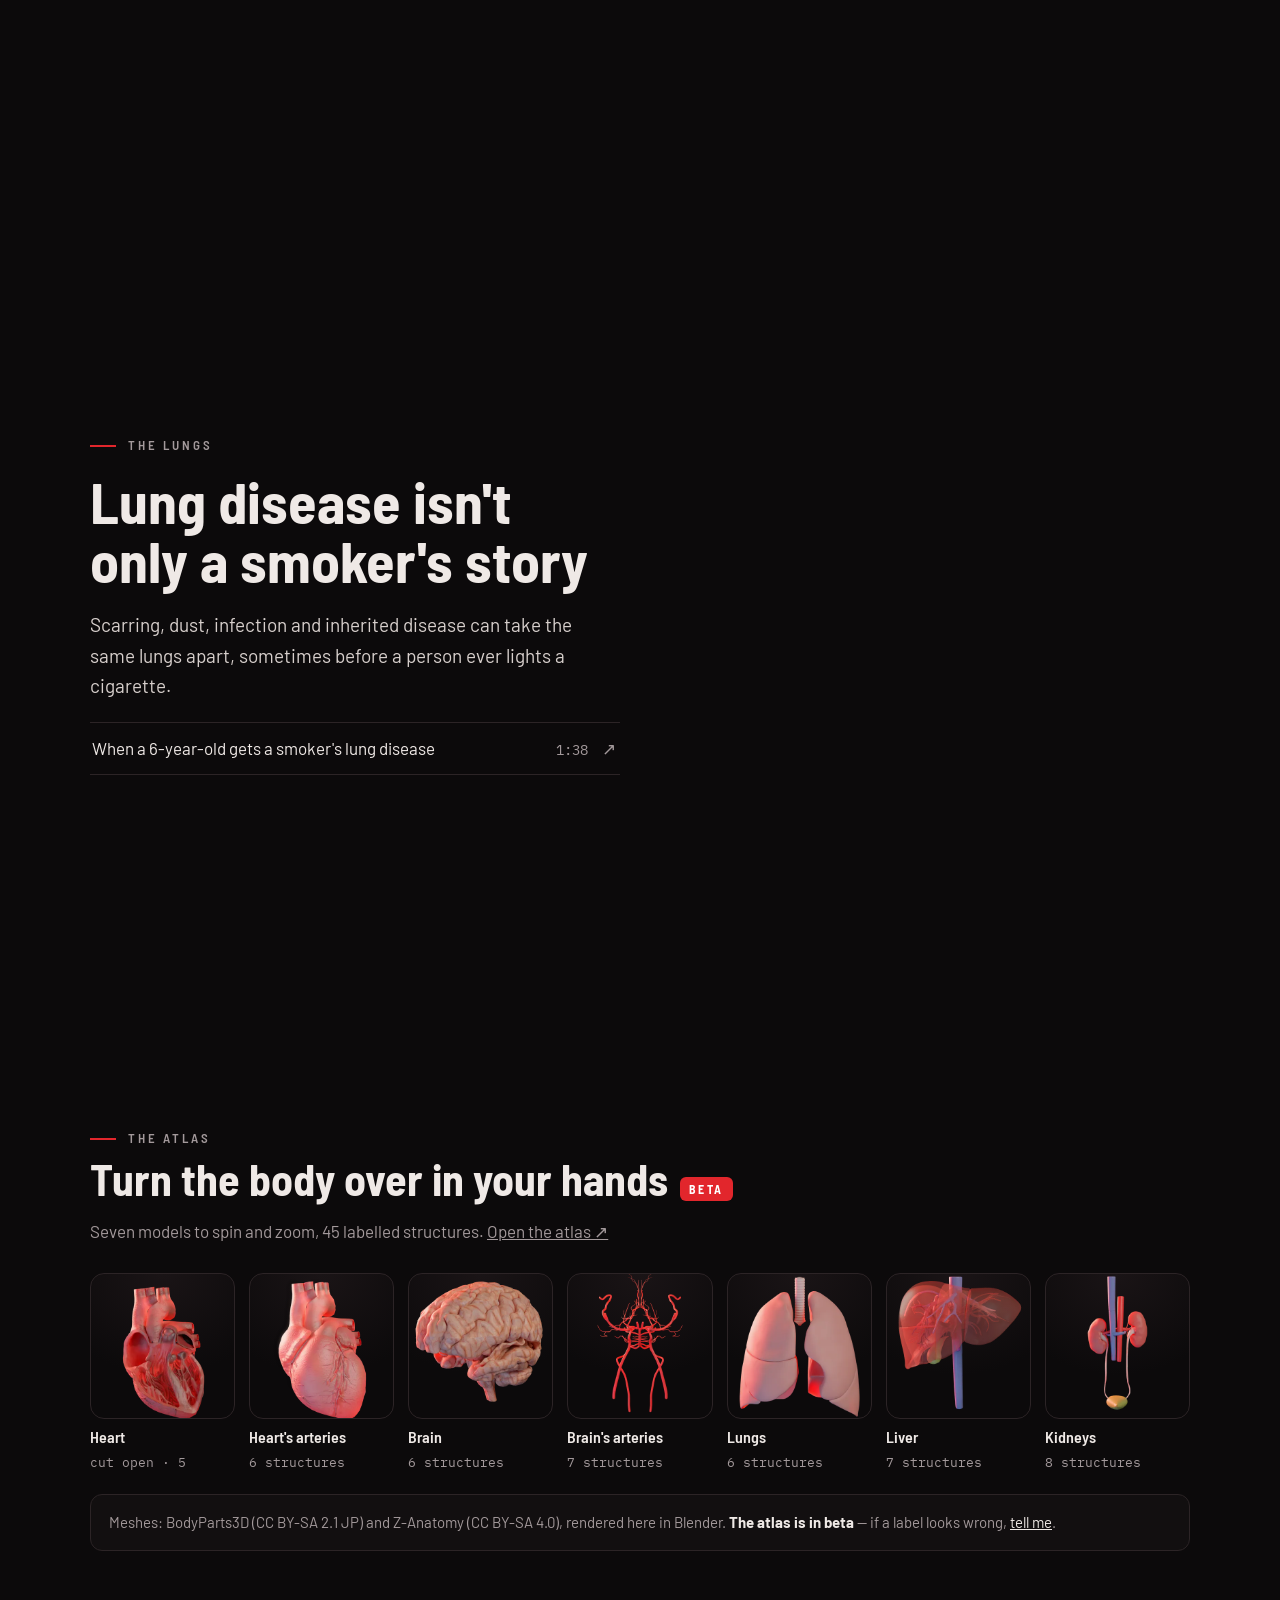
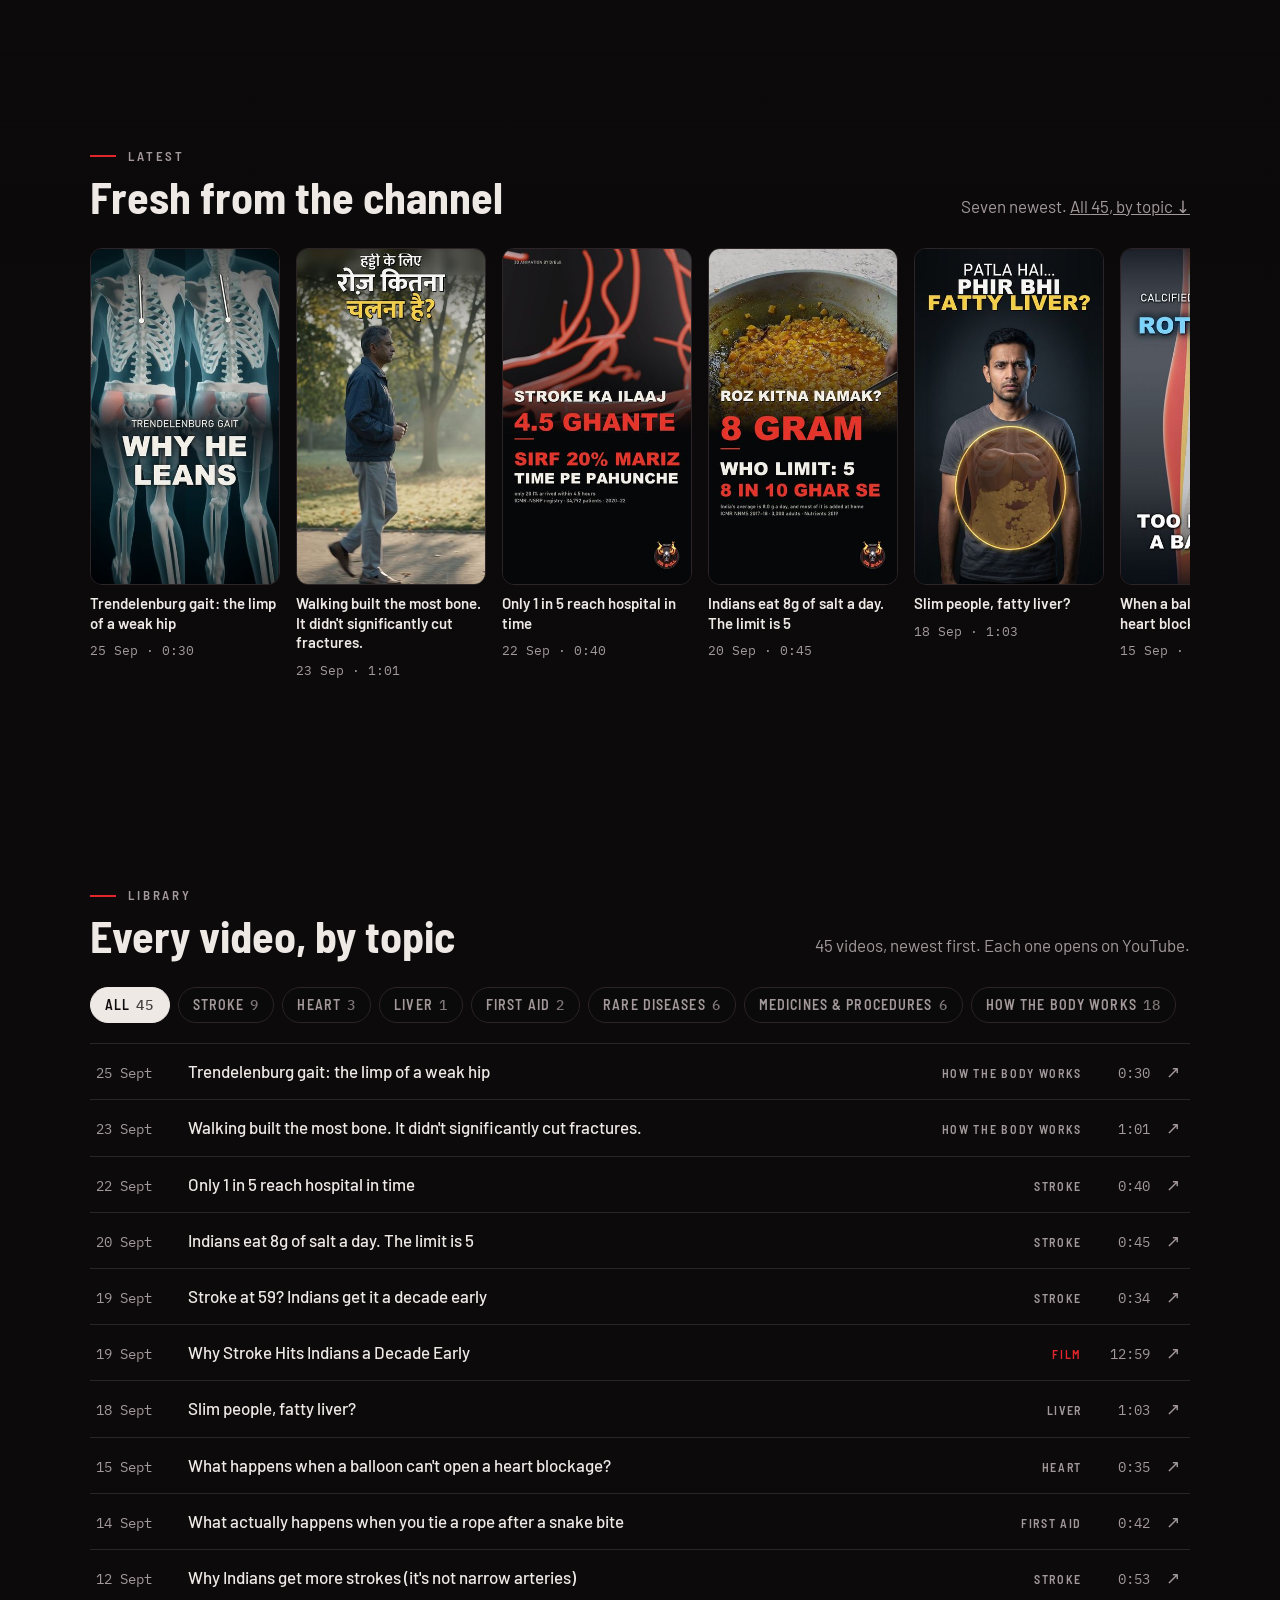
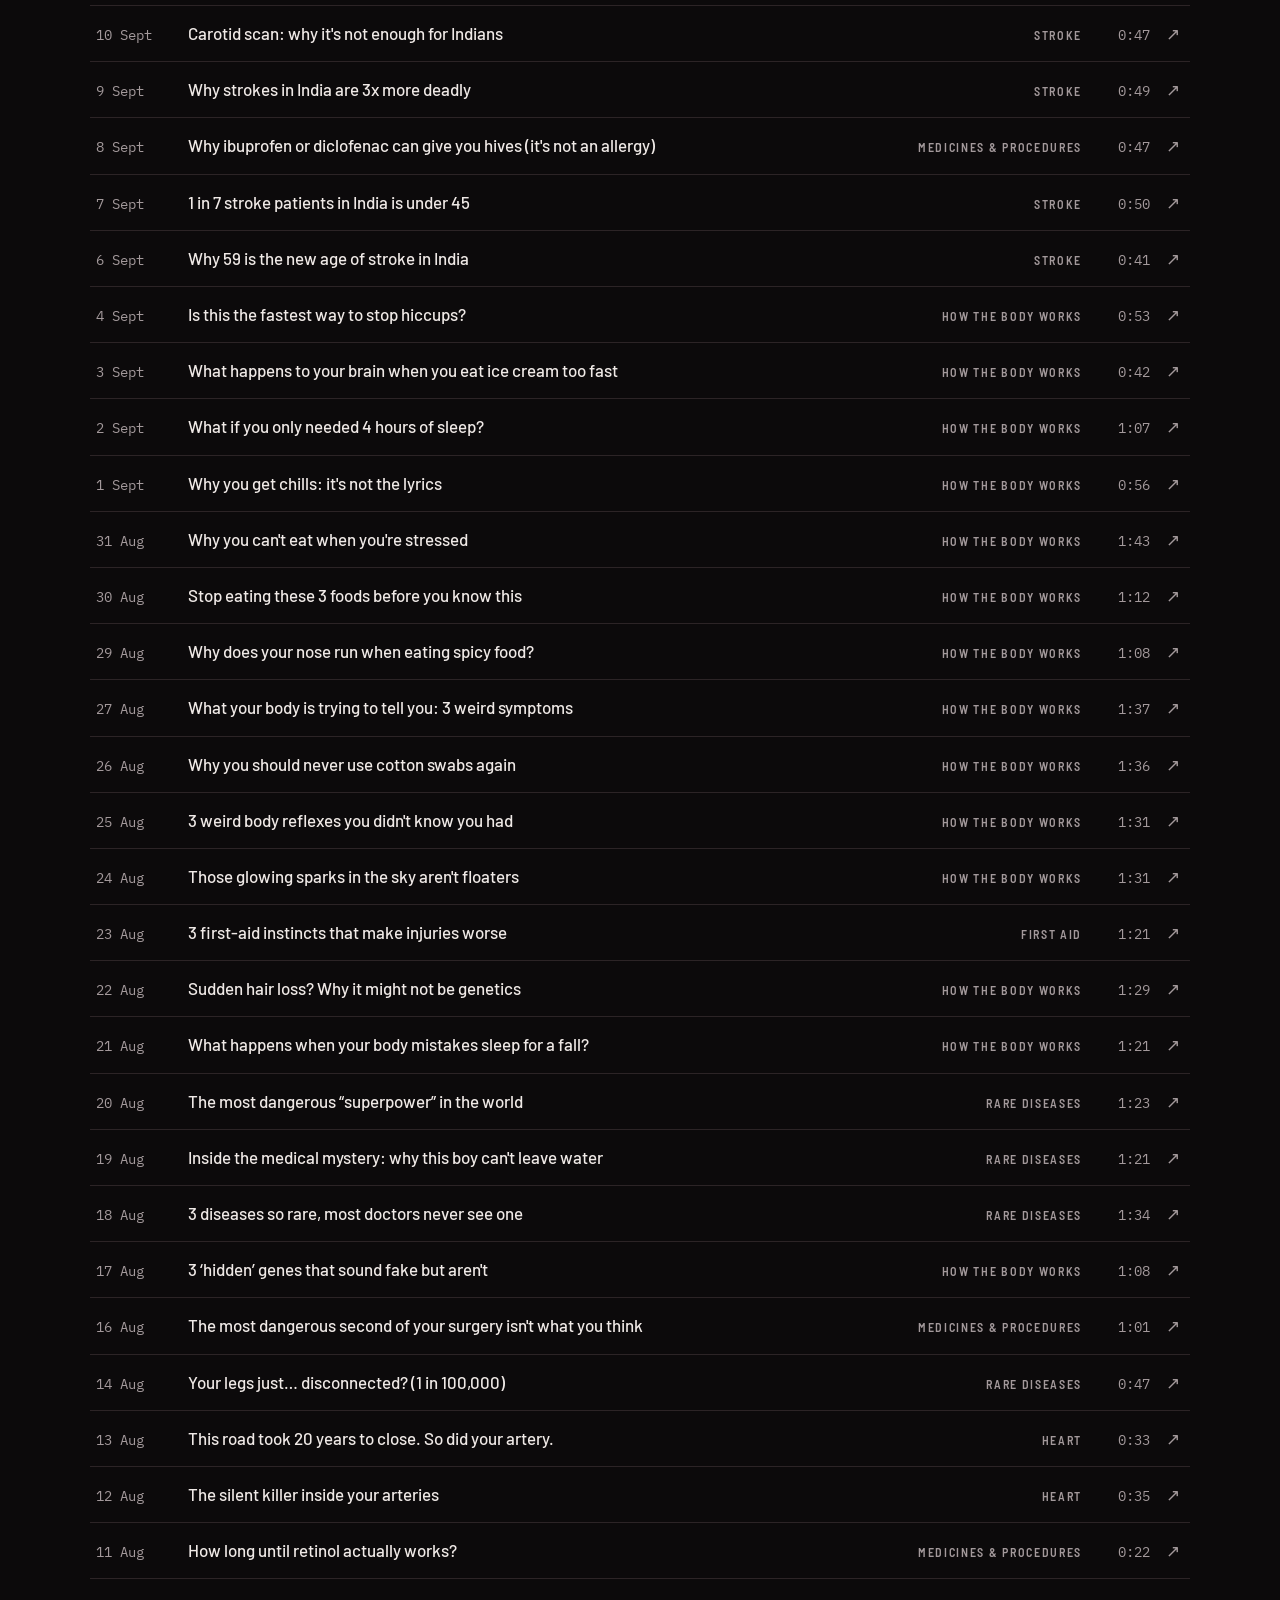
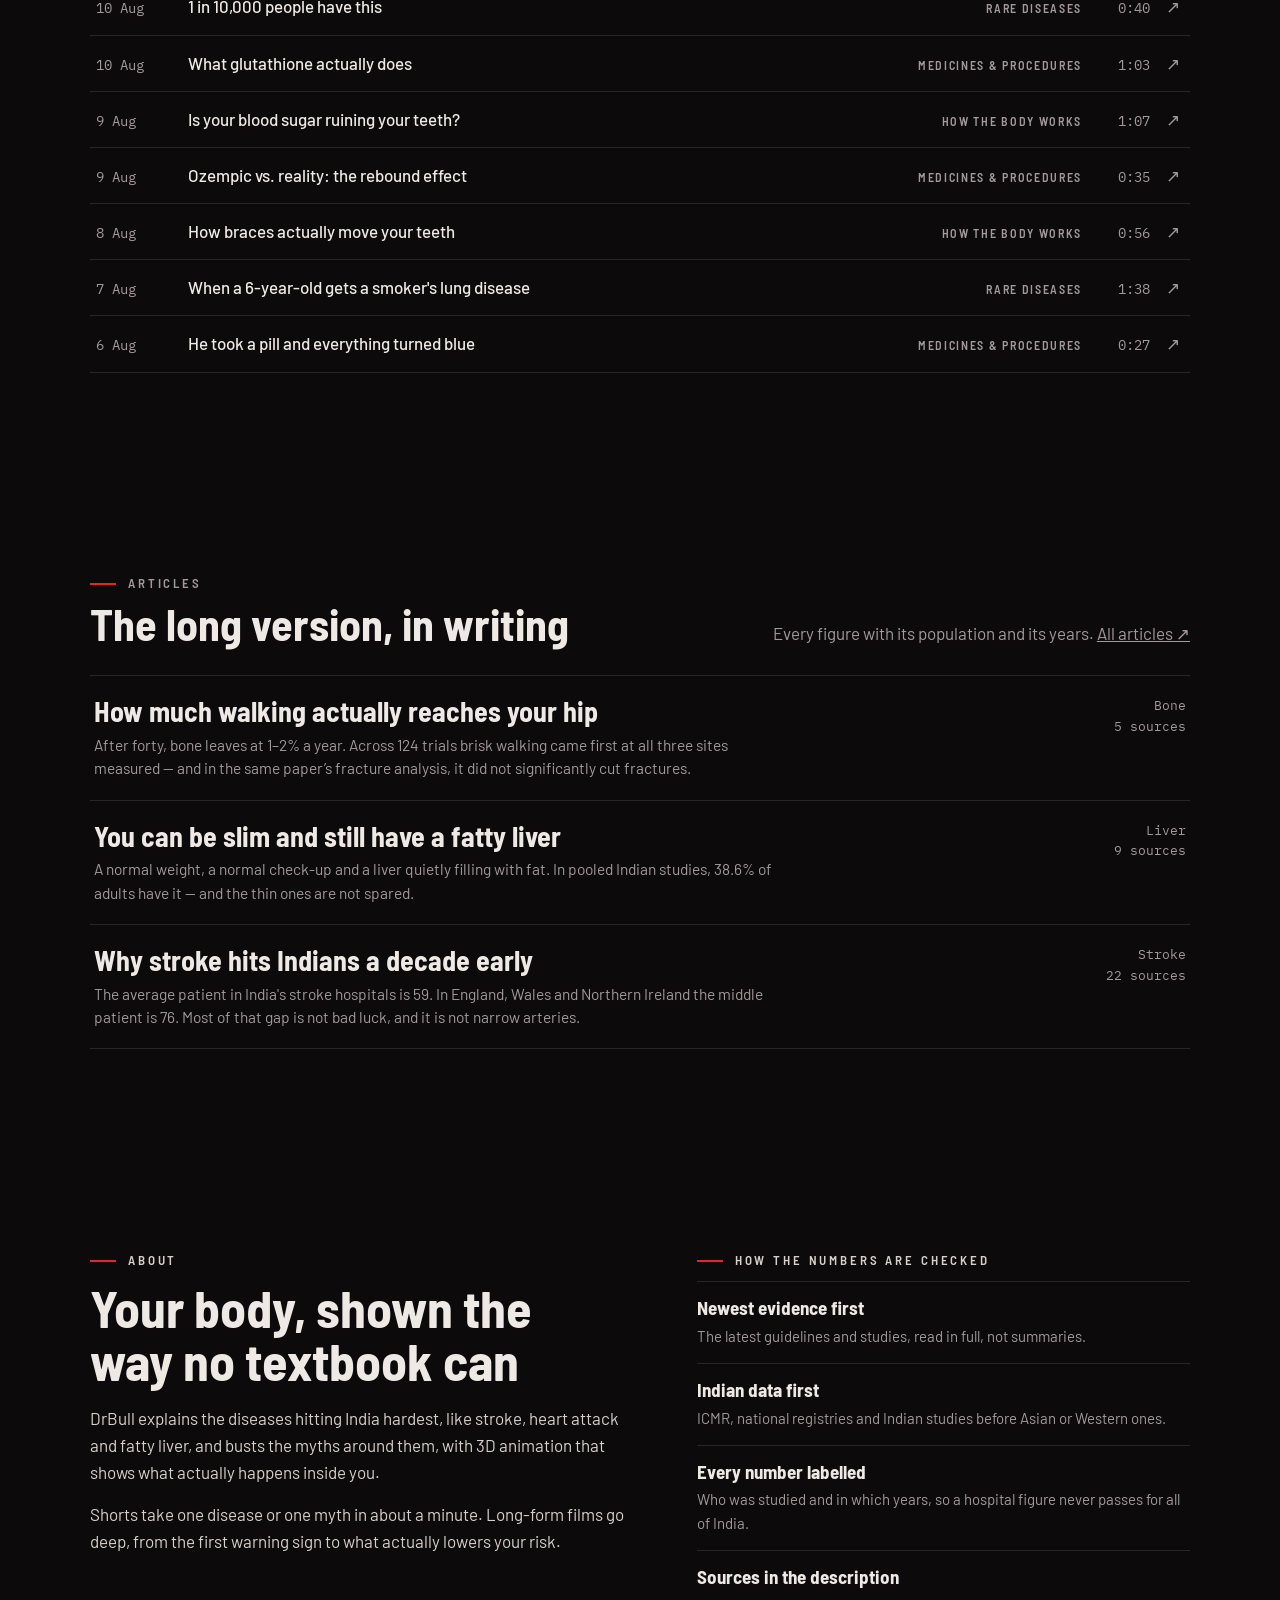
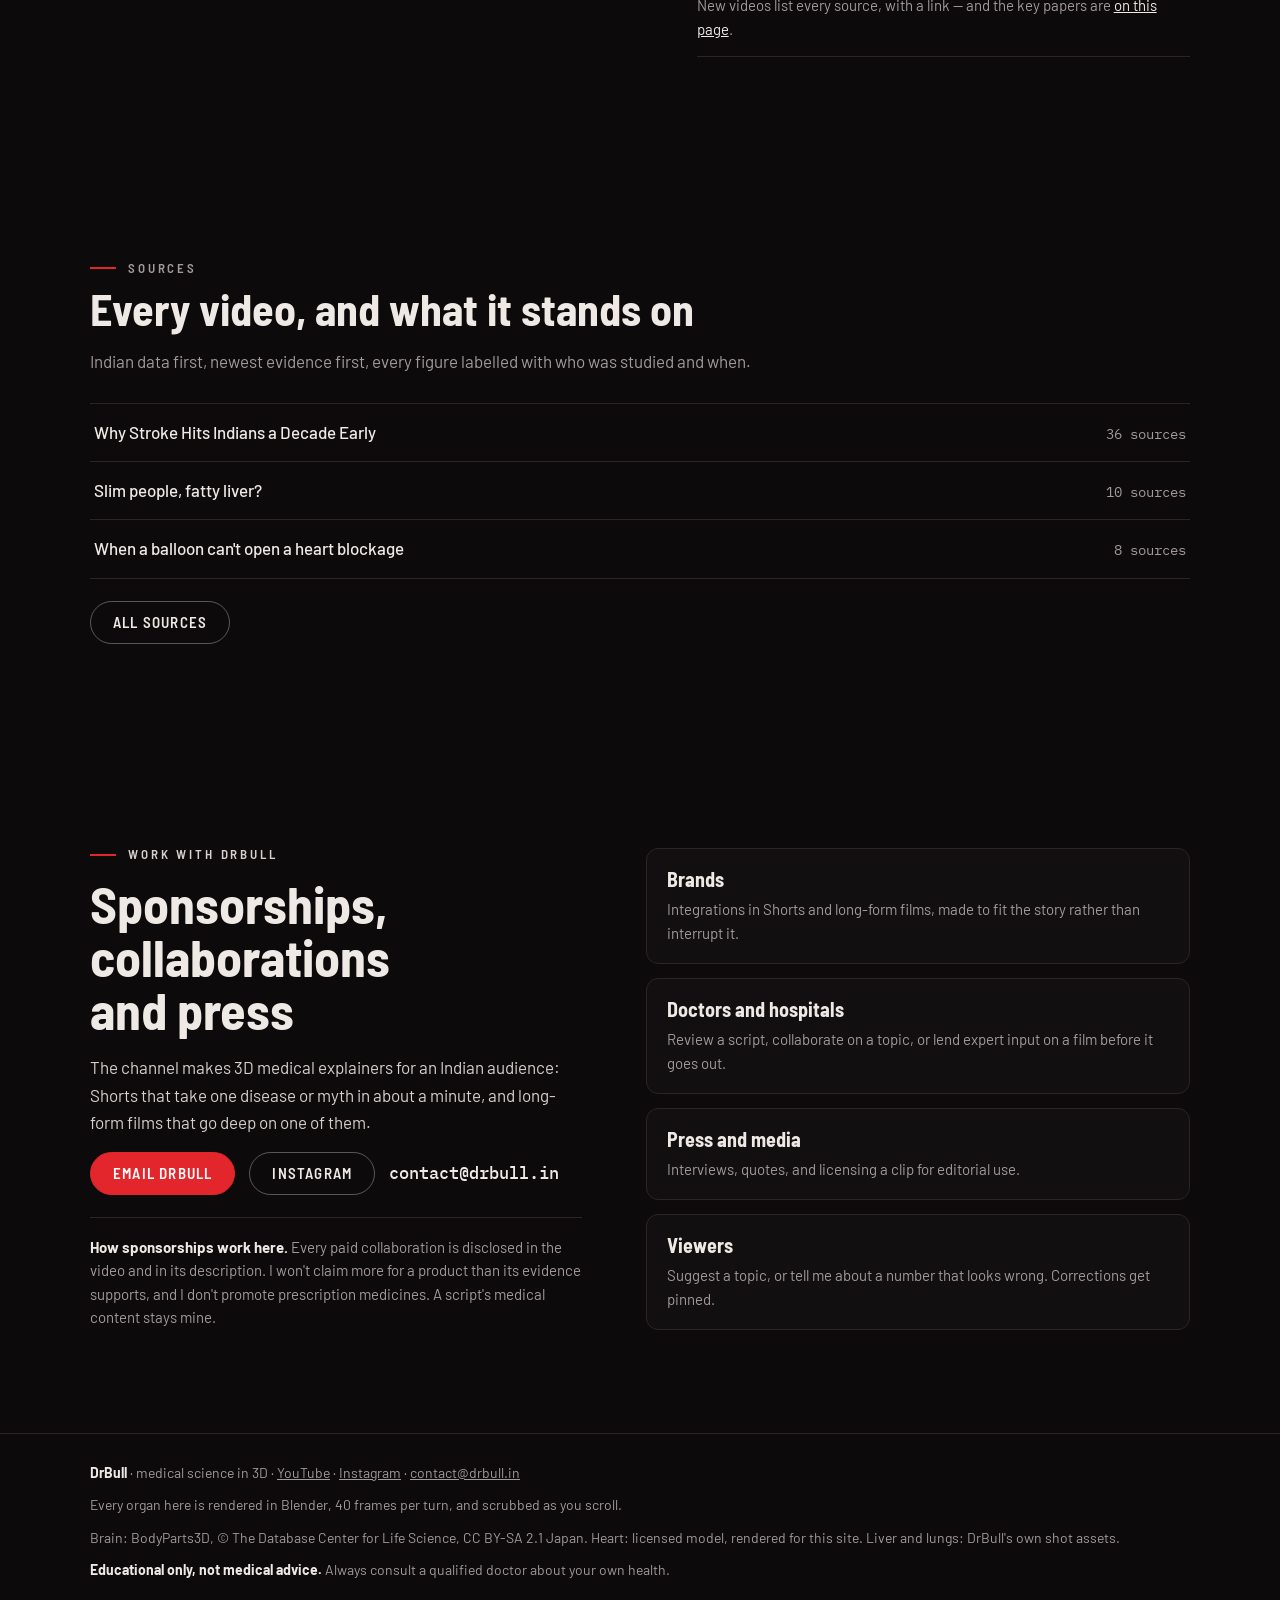
==== commit 3ca265ec: "The counselling guide goes live, with Matrix and Counselling in the header - /counselling/: the free" ====
--- a/index.html
+++ b/index.html
@@ -57,6 +57,8 @@
   nav.top-nav { display: flex; align-items: center; gap: 24px; font: 600 14px/1 var(--display); letter-spacing: .12em; text-transform: uppercase; }
   nav.top-nav a { text-decoration: none; color: var(--dust); }
   nav.top-nav a:hover { color: var(--bone); }
+  nav.top-nav a.accent { color: var(--ember); }
+  nav.top-nav a.accent:hover { color: var(--bone); }
   nav.top-nav .btn { color: #fff; padding: 10px 18px; }
 
   /* sections: the copy column sits opposite the organ */
@@ -69,6 +71,13 @@
   .hero h1 em { font-style: normal; color: var(--horn); }
   .lede { margin: 0; color: #d7cfcc; font-size: clamp(17px, 1.5vw, 19px); max-width: 32em; }
   .cta { display: flex; flex-wrap: wrap; gap: 12px; }
+  .pgcard { margin-top: 26px; max-width: 30em; padding: 16px 18px; display: grid; gap: 12px; border: 1px solid var(--ash); border-left: 2px solid var(--horn); border-radius: 12px; background: rgba(22,18,19,.8); }
+  .pgcard p { margin: 0; }
+  .pgcard .k { font: 600 12px/1 var(--display); letter-spacing: .14em; text-transform: uppercase; color: var(--dust); }
+  .pgcard a { font: 700 19px/1.25 var(--display); color: var(--bone); text-decoration: none; }
+  .pgcard a.m { color: var(--ember); }
+  .pgcard a:hover { color: var(--horn); }
+  .pgcard .d { color: var(--dust); font-size: 15px; line-height: 1.45; }
   .scene h2 { font-size: clamp(34px, 4.6vw, 58px); }
   .fact { display: grid; gap: 6px; border-left: 2px solid var(--horn); padding-left: 16px; }
   .fact b { font: 700 clamp(40px, 5vw, 64px)/1 var(--display); color: var(--horn); font-variant-numeric: tabular-nums; }
@@ -230,6 +239,8 @@
         <a href="articles/">Articles</a>
         <a href="#library">Videos</a>
         <a href="#sources">Sources</a>
+        <a href="counselling/">Counselling</a>
+        <a class="accent" href="https://matrix.drbull.in">Matrix</a>
         <a href="#about">About</a>
         <a href="#contact">Contact</a>
         <a class="btn solid" href="https://www.youtube.com/@drbull2795?sub_confirmation=1" target="_blank" rel="noopener">Subscribe</a>
@@ -246,6 +257,11 @@
         <div class="cta rise">
           <a class="btn solid" href="#brain">Start the tour</a>
           <a class="btn line" href="https://www.youtube.com/@drbull2795?sub_confirmation=1" target="_blank" rel="noopener">Subscribe on YouTube</a>
+        </div>
+        <div class="pgcard rise">
+          <p class="k">For NEET-PG counselling</p>
+          <p><a class="m" href="https://matrix.drbull.in">DrBull's Matrix &#8599;</a><br><span class="d">Past counselling allotments, read for your rank. Past data, not a promise of a seat.</span></p>
+          <p><a href="counselling/">Free counselling guide &rarr;</a><br><span class="d">What each round's choices cost you, for MCC and 22 states.</span></p>
         </div>
       </div>
     </div>
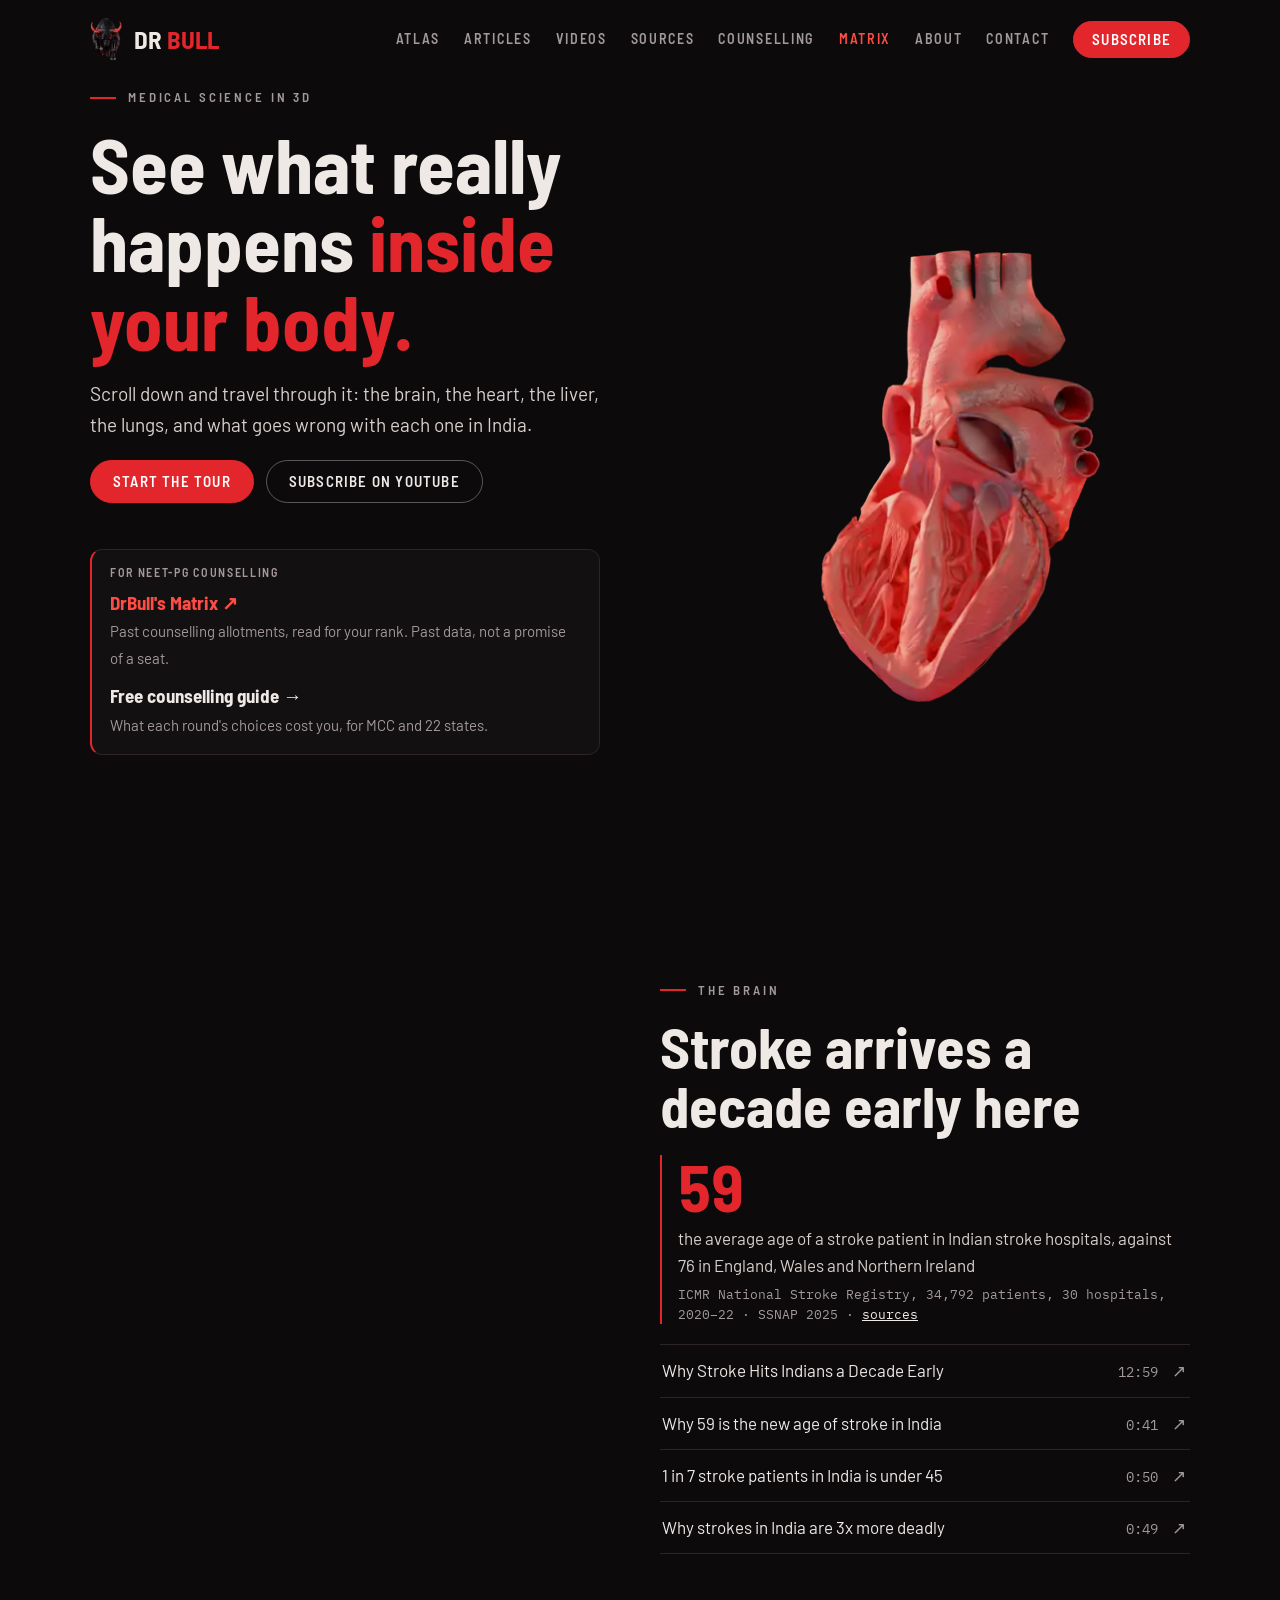
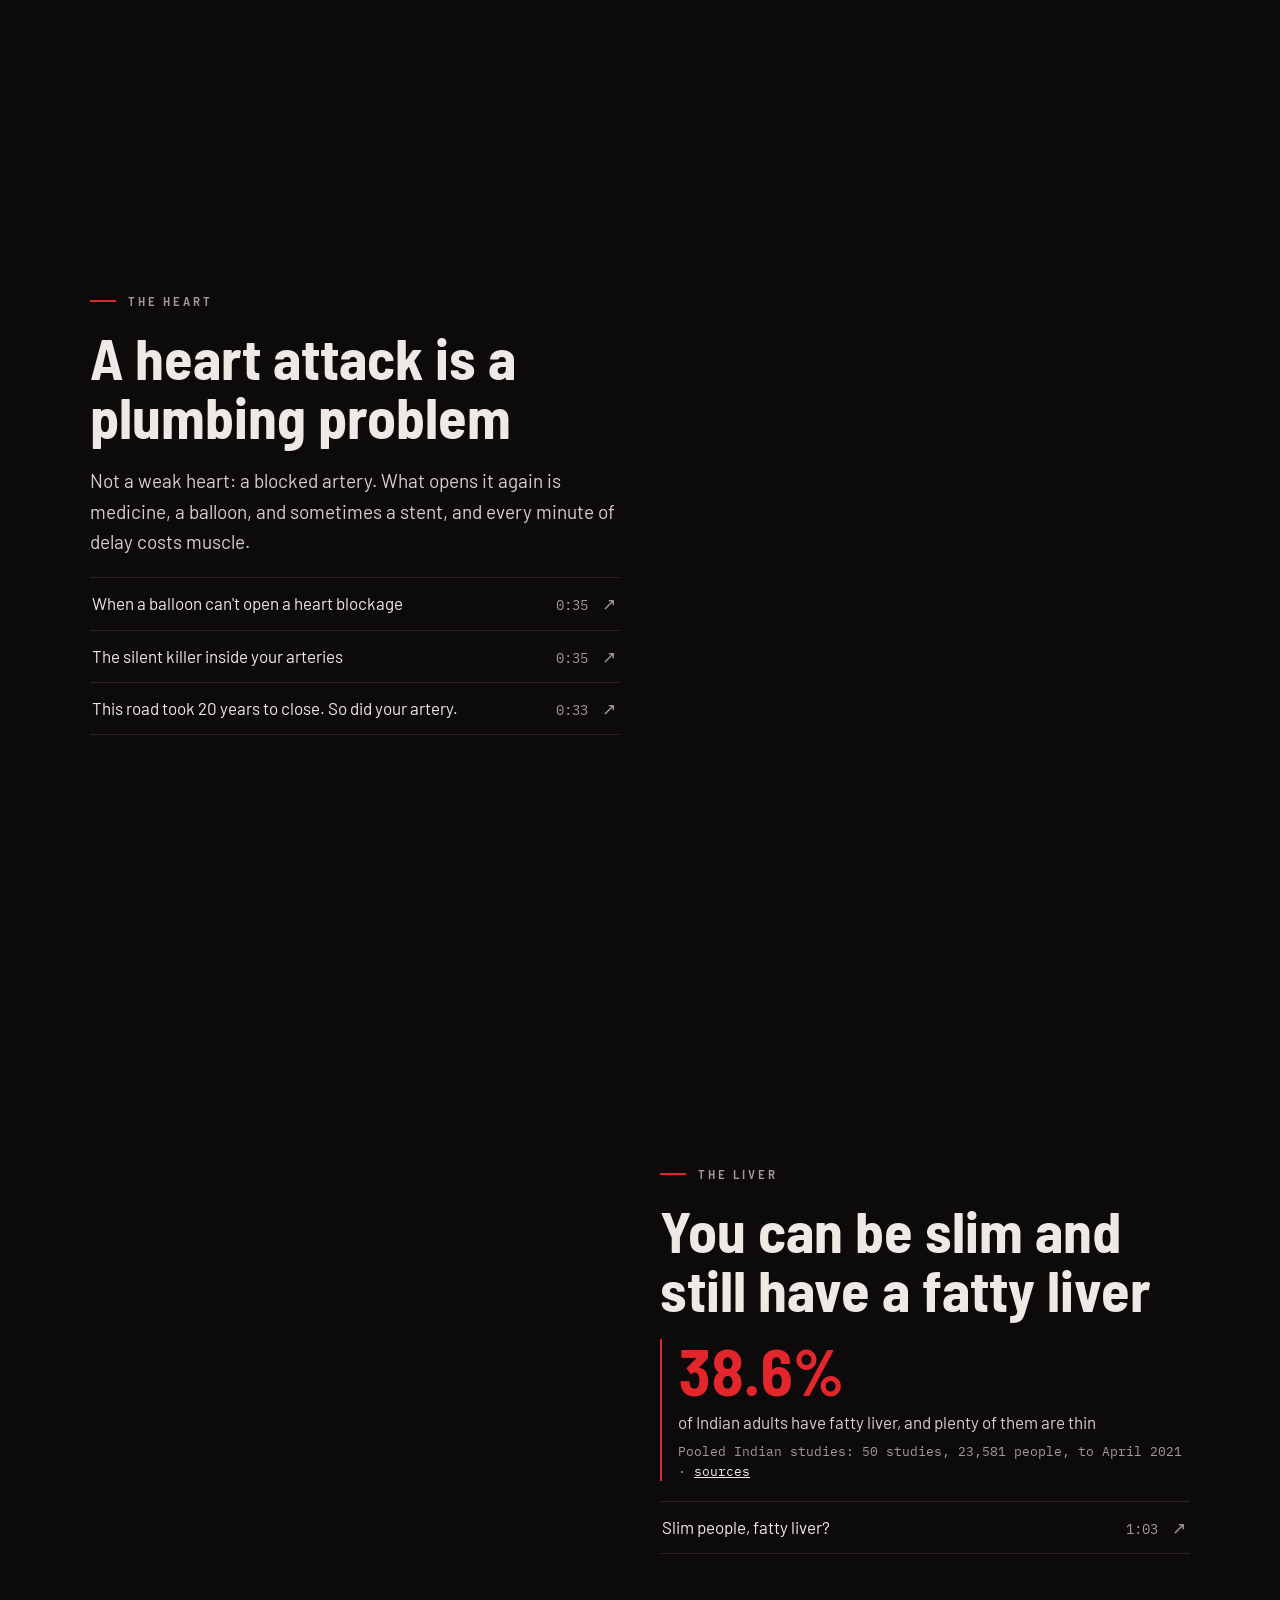
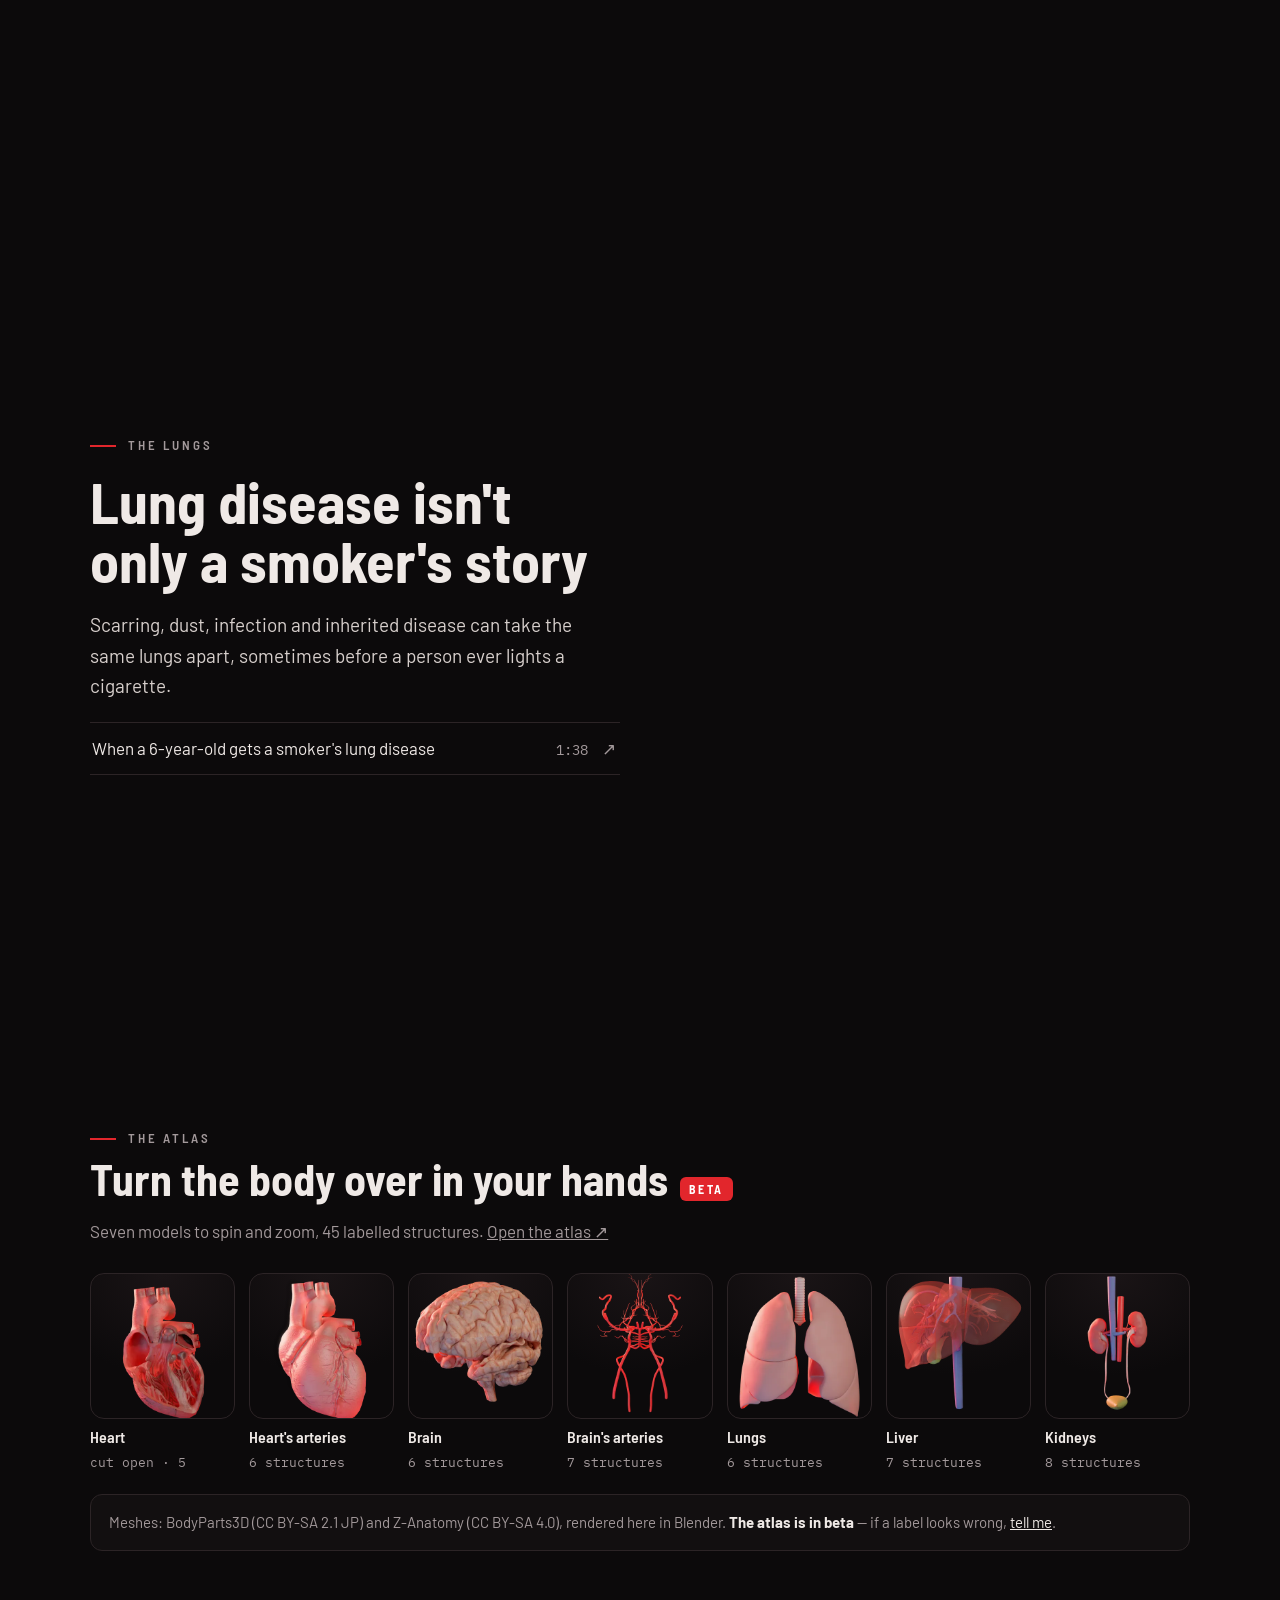
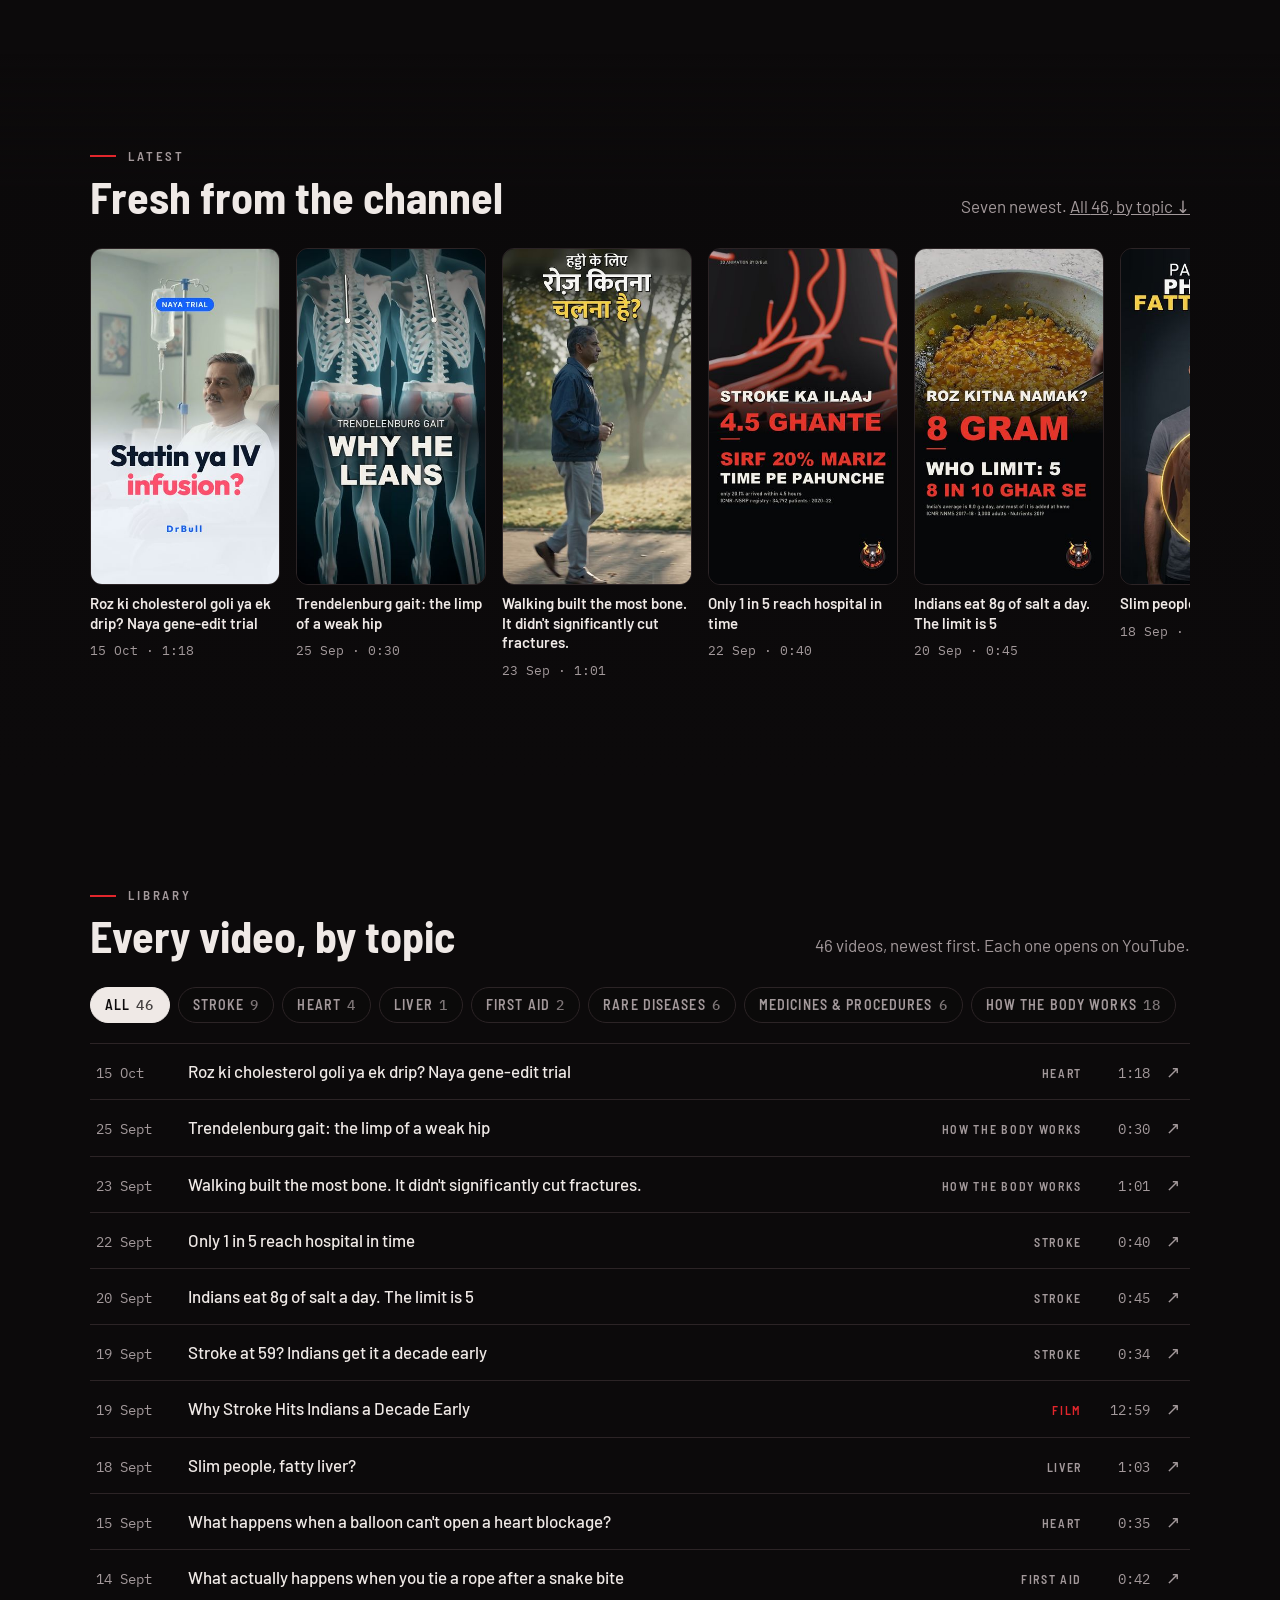
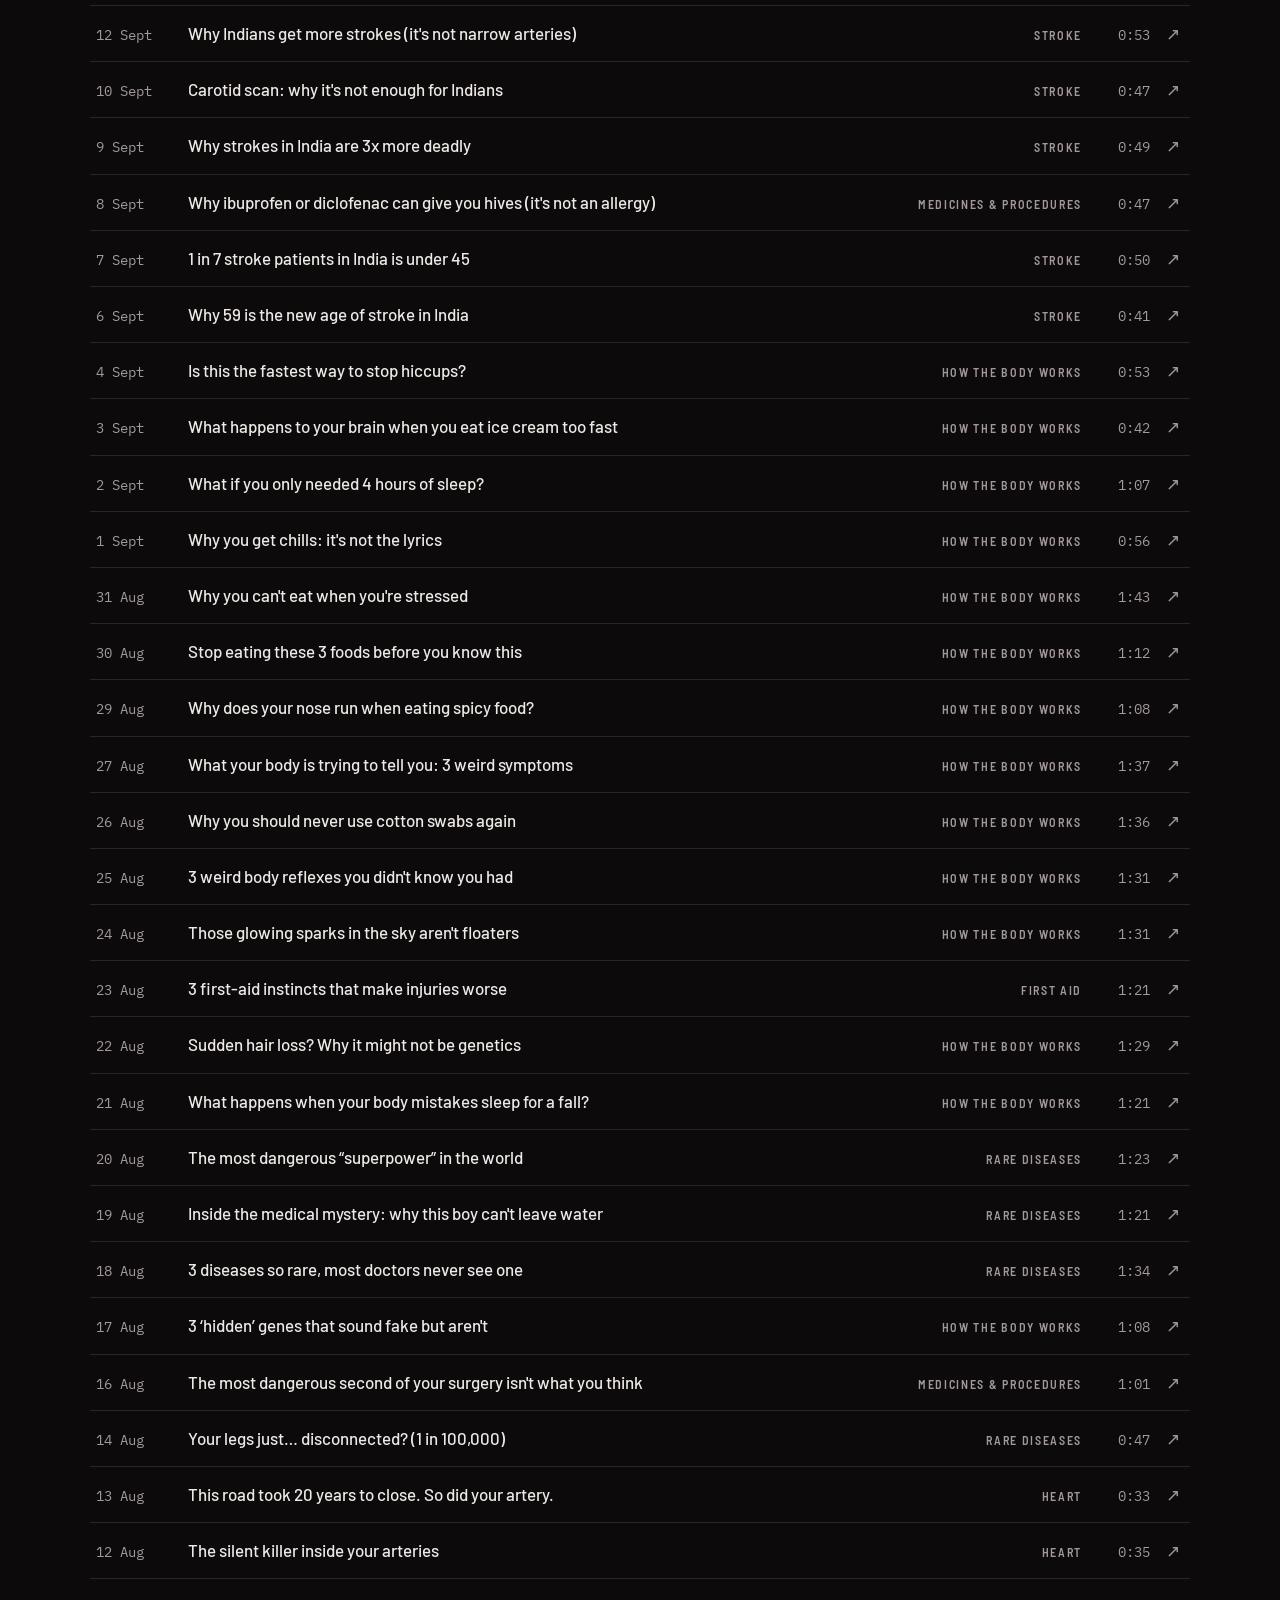
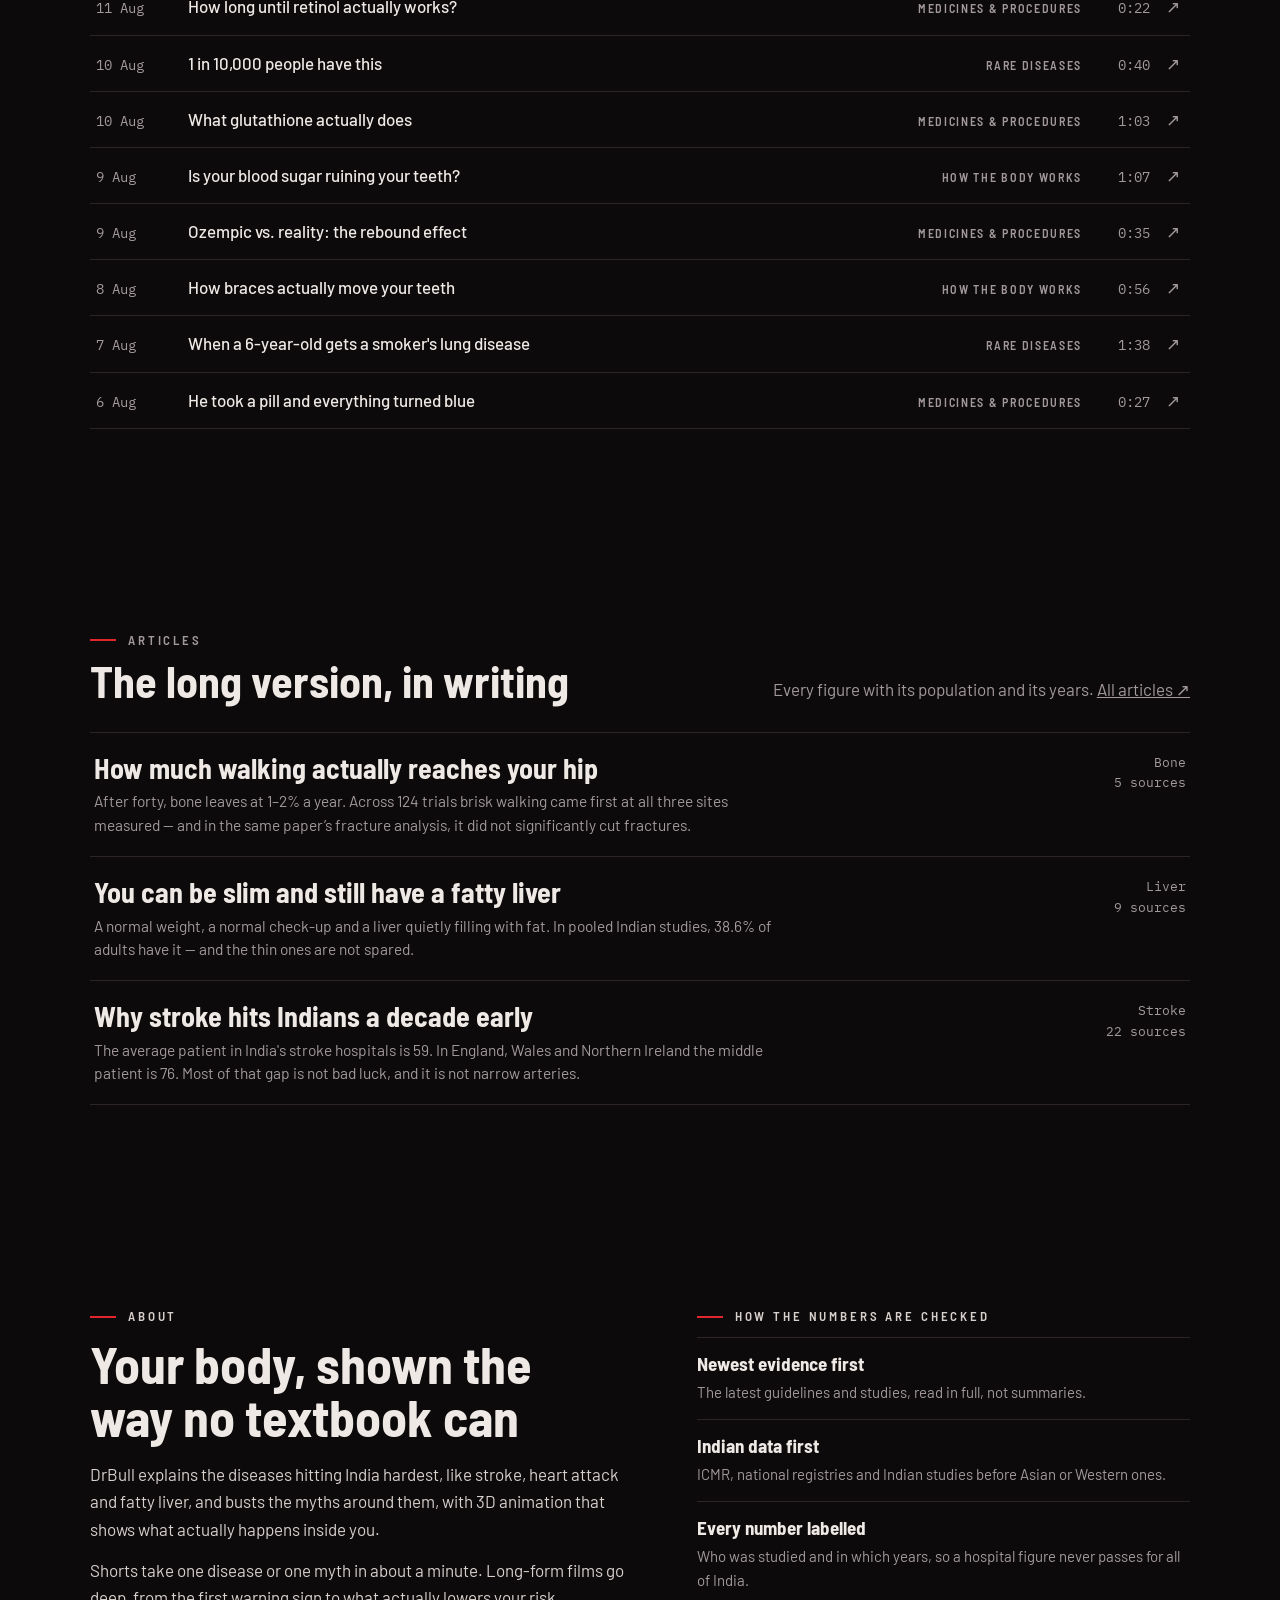
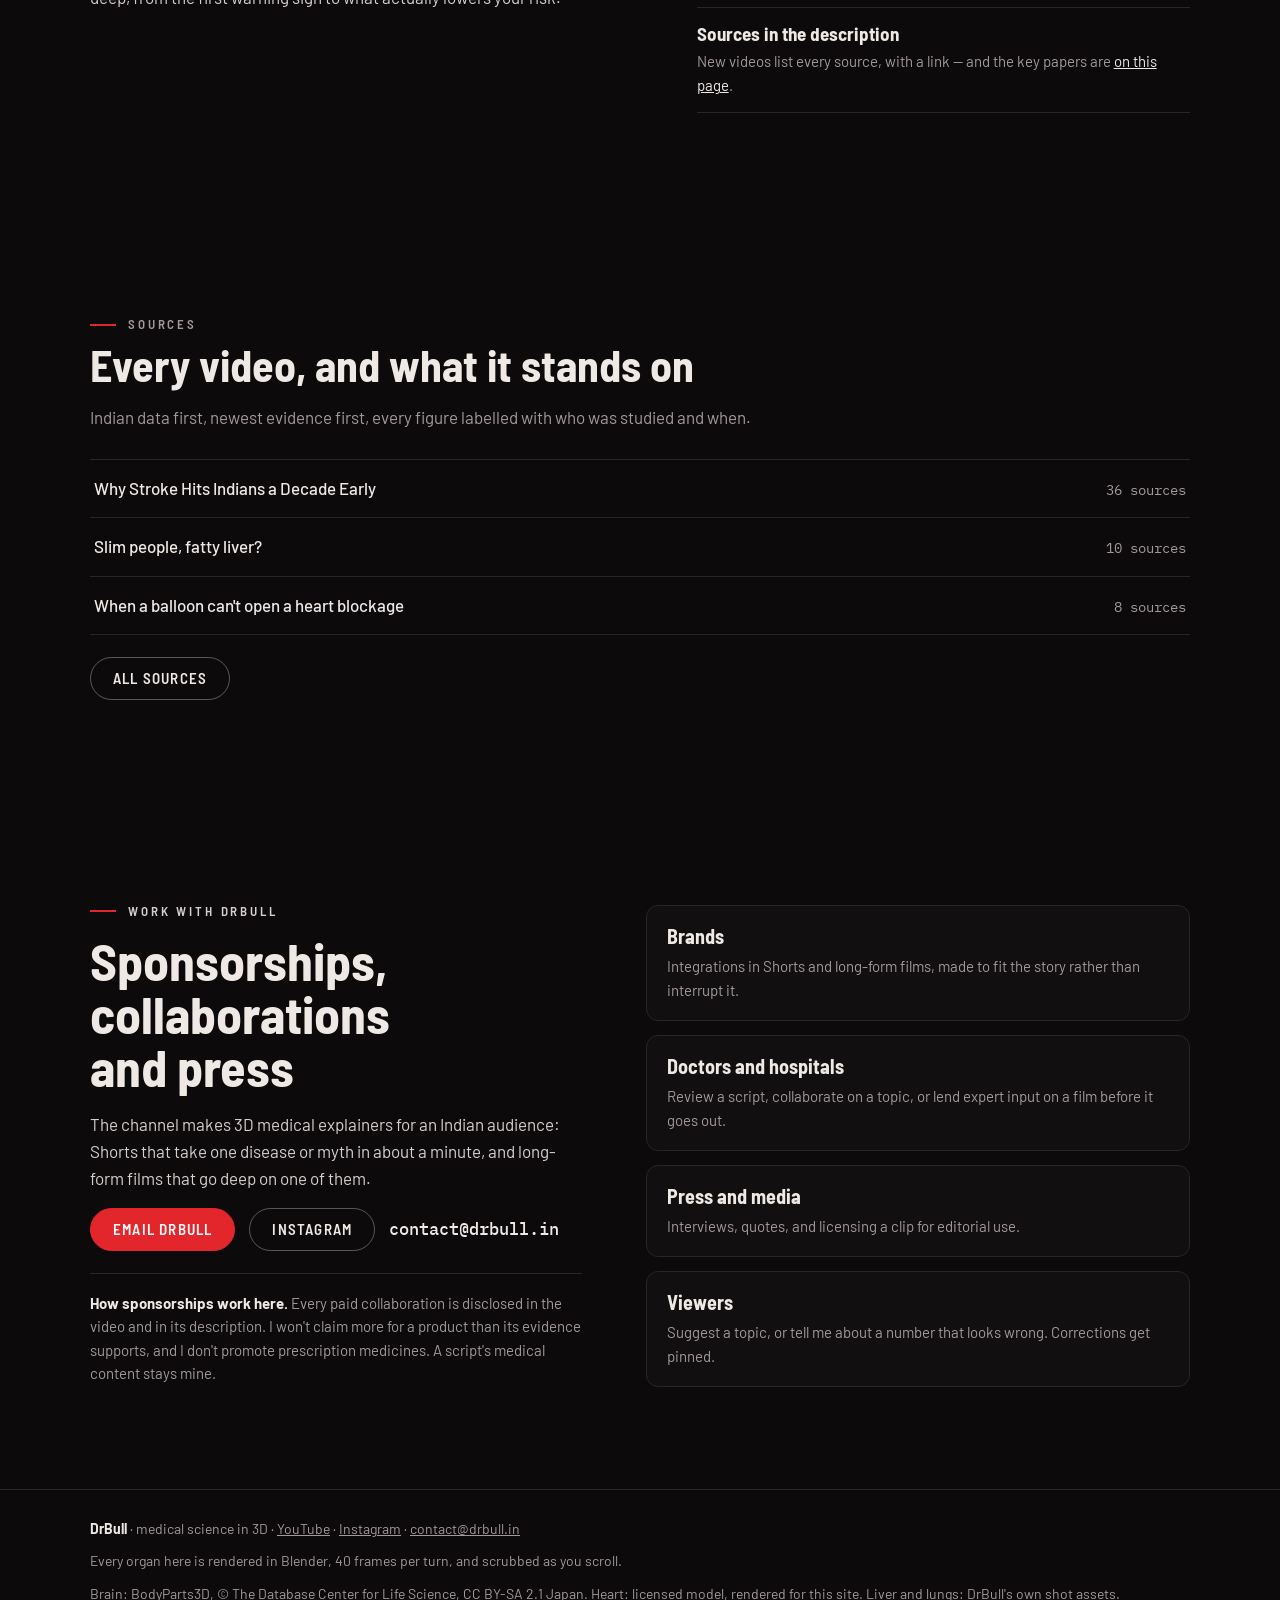
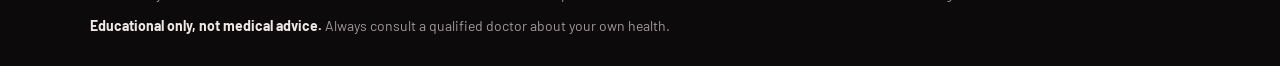
==== commit 5a5bc639: "Library: the gene-edit cholesterol Short (prvDm_X420I), its thumbnail and its sources section Co-Aut" ====
--- a/index.html
+++ b/index.html
@@ -481,13 +481,13 @@
     liver: [["Z5EjyxR95s8", "Slim people, fatty liver?", "1:03"]],
     lungs: [["wRpocbipLiI", "When a 6-year-old gets a smoker's lung disease", "1:38"]],
   };
-  const RAIL = [["yeavI7MUoEk", "Trendelenburg gait: the limp of a weak hip", "25 Sep", "0:30"],
+  const RAIL = [["prvDm_X420I", "Roz ki cholesterol goli ya ek drip? Naya gene-edit trial", "15 Oct", "1:18"],
+                ["yeavI7MUoEk", "Trendelenburg gait: the limp of a weak hip", "25 Sep", "0:30"],
                 ["E9nnMc5C-sM", "Walking built the most bone. It didn't significantly cut fractures.", "23 Sep", "1:01"],
                 ["vh31vJ62XMA", "Only 1 in 5 reach hospital in time", "22 Sep", "0:40"],
                 ["YoedkJ9ye88", "Indians eat 8g of salt a day. The limit is 5", "20 Sep", "0:45"],
                 ["Z5EjyxR95s8", "Slim people, fatty liver?", "18 Sep", "1:03"],
-                ["6ydHwERoIrk", "When a balloon can't open a heart blockage", "15 Sep", "0:35"],
-                ["SOARLhErMqw", "Why Indians get more strokes", "12 Sep", "0:53"]];
+                ["6ydHwERoIrk", "When a balloon can't open a heart blockage", "15 Sep", "0:35"]];
   const el = (t, c, x) => { const e = document.createElement(t); if (c) e.className = c; if (x != null) e.textContent = x; return e; };
   const link = (id, film) => { const a = el("a"); a.href = film ? "https://www.youtube.com/watch?v=" + id : "https://www.youtube.com/shorts/" + id; a.target = "_blank"; a.rel = "noopener"; return a; };
 
@@ -526,6 +526,7 @@
   // Titles cleaned of hashtags. [id, title, date, length, topic, long-form?]
   (function () {
     const VIDEOS = [
+      ["prvDm_X420I", "Roz ki cholesterol goli ya ek drip? Naya gene-edit trial", "2026-10-15", "1:18", "heart"],
       ["yeavI7MUoEk", "Trendelenburg gait: the limp of a weak hip", "2026-09-25", "0:30", "body"],
       ["E9nnMc5C-sM", "Walking built the most bone. It didn't significantly cut fractures.", "2026-09-23", "1:01", "body"],
       ["vh31vJ62XMA", "Only 1 in 5 reach hospital in time", "2026-09-22", "0:40", "stroke"],
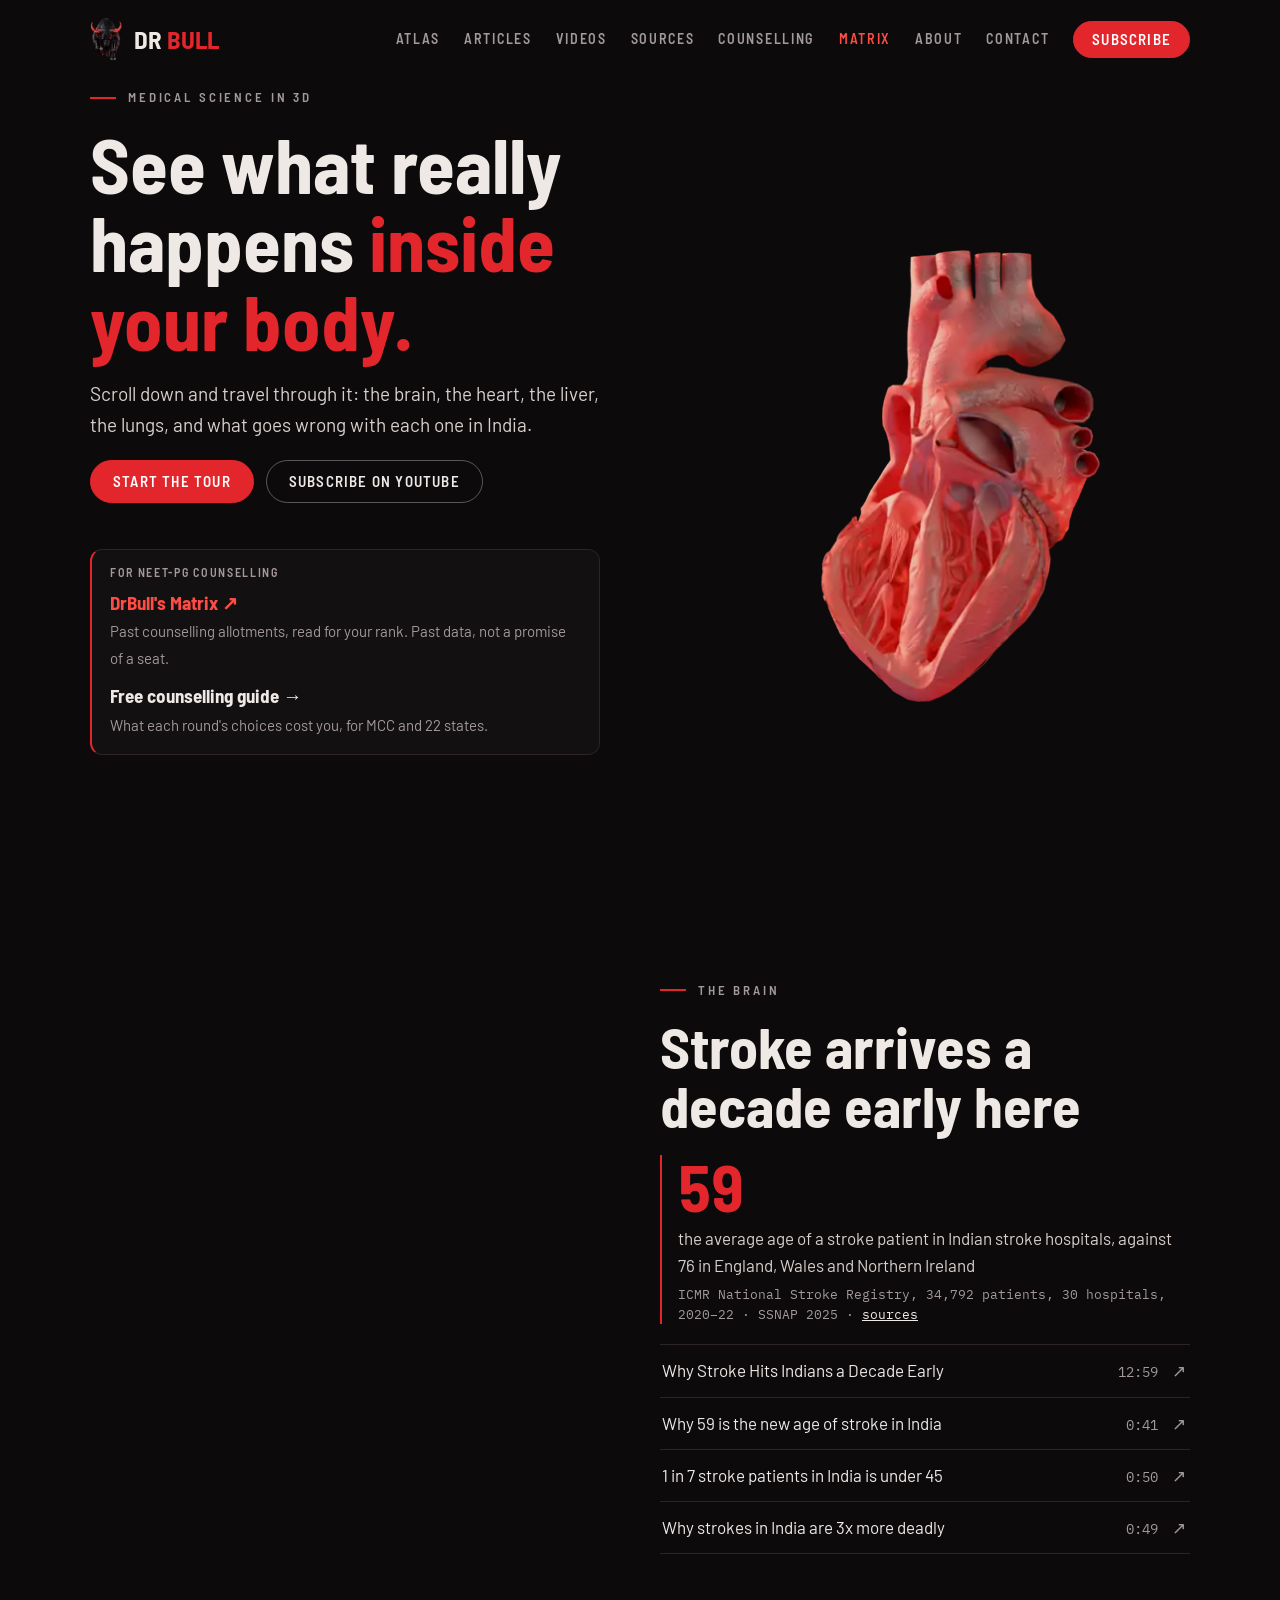
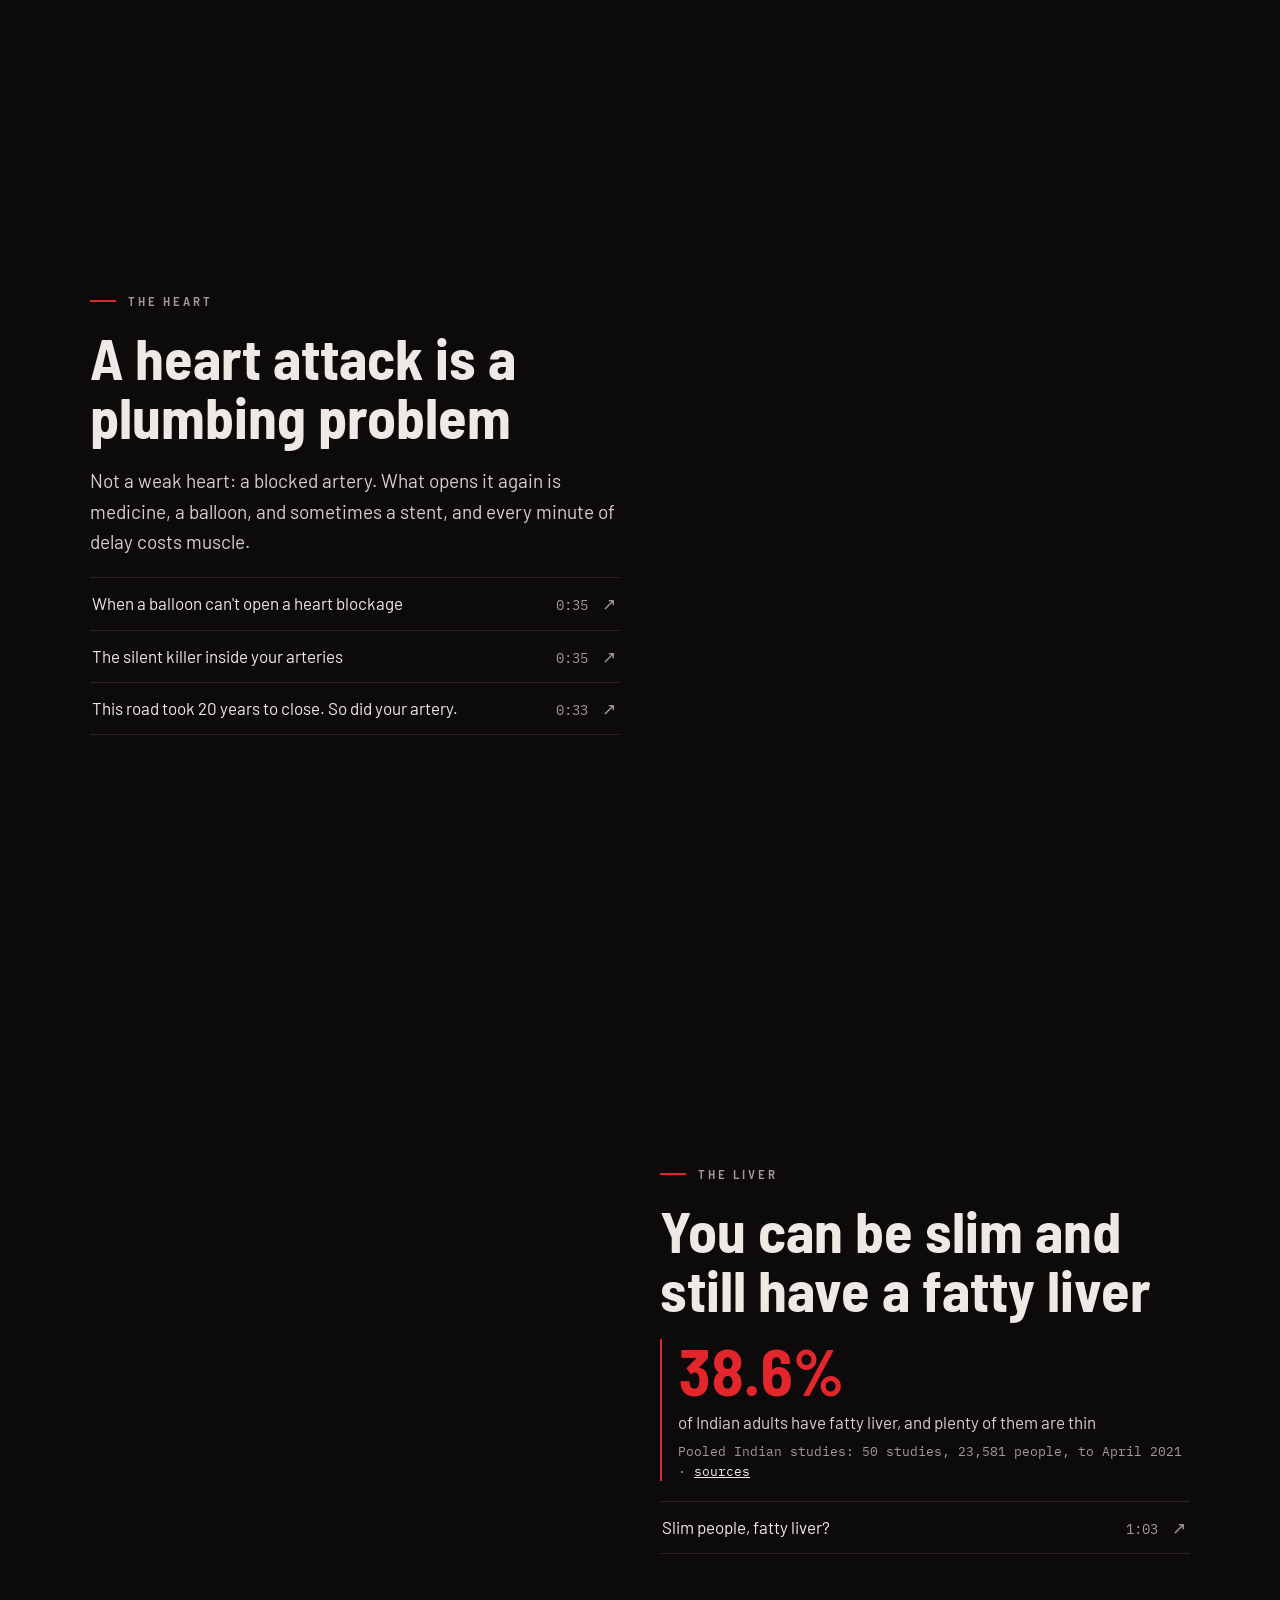
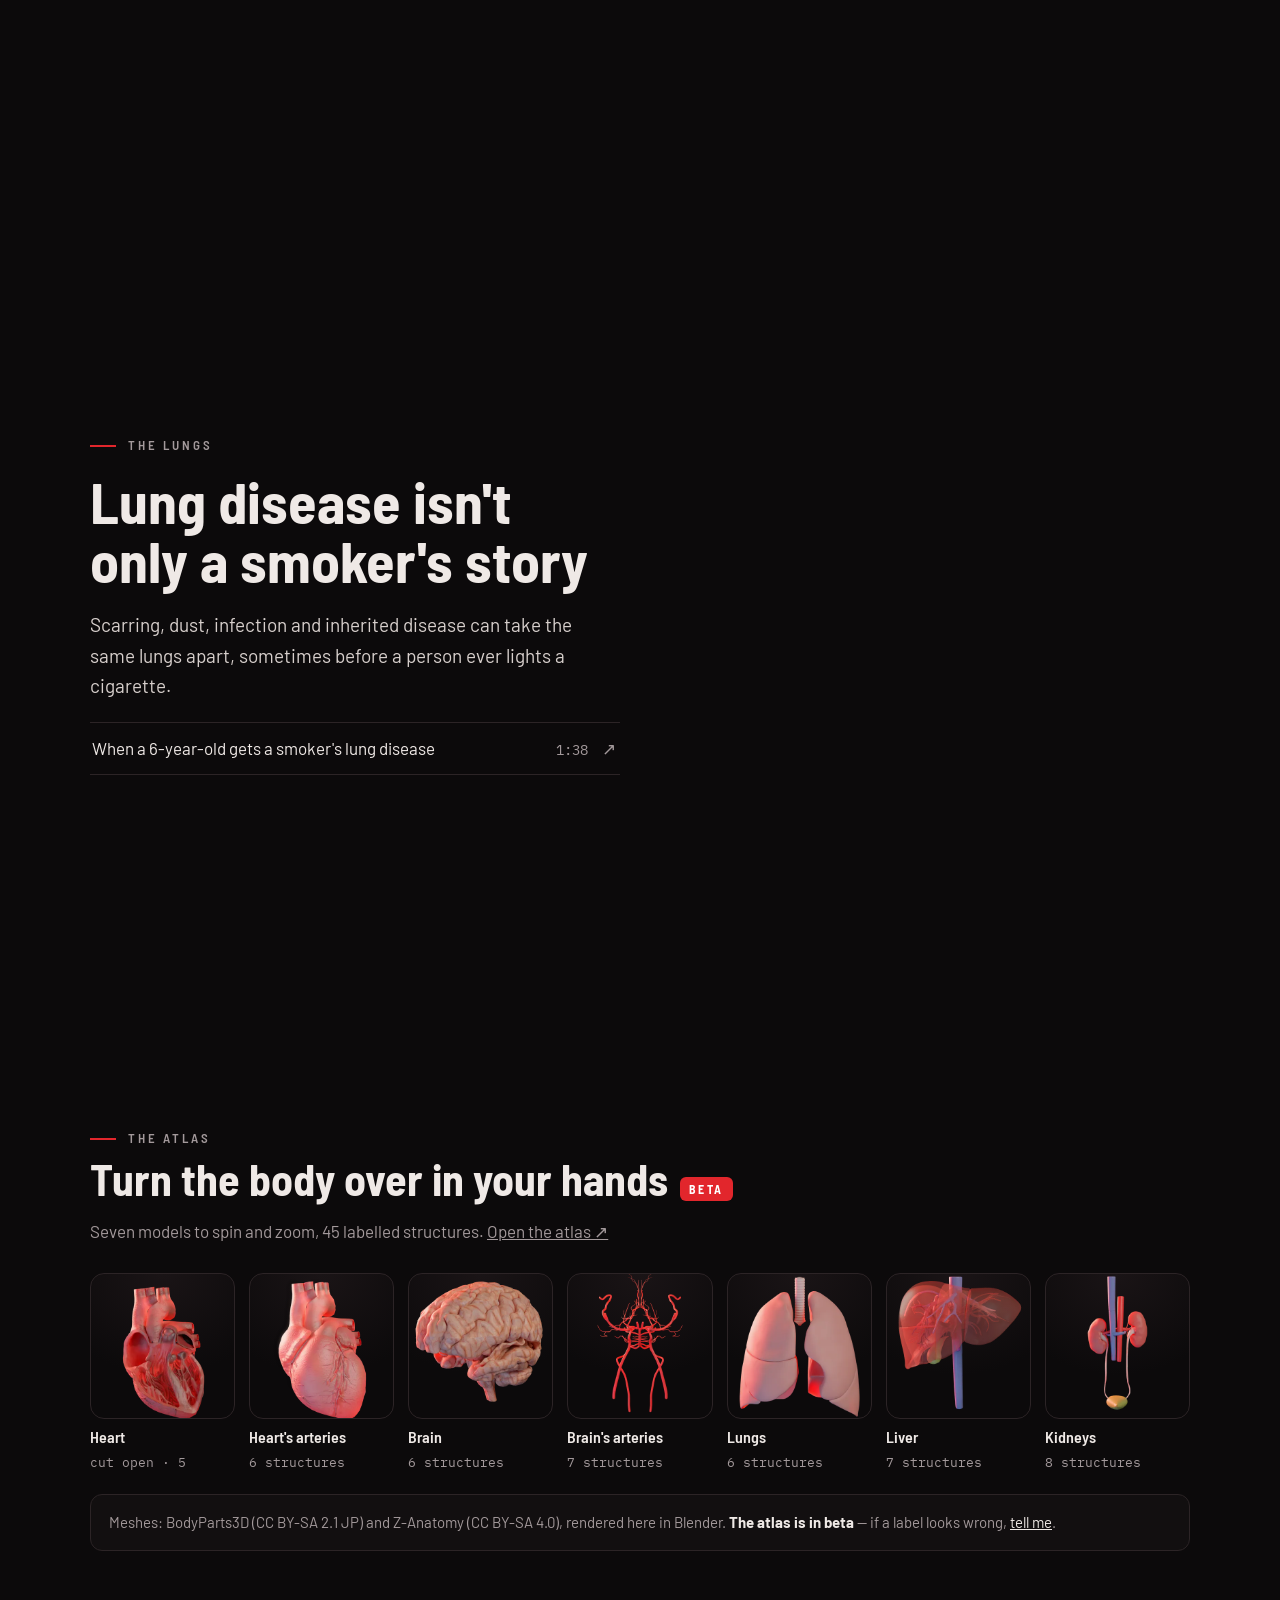
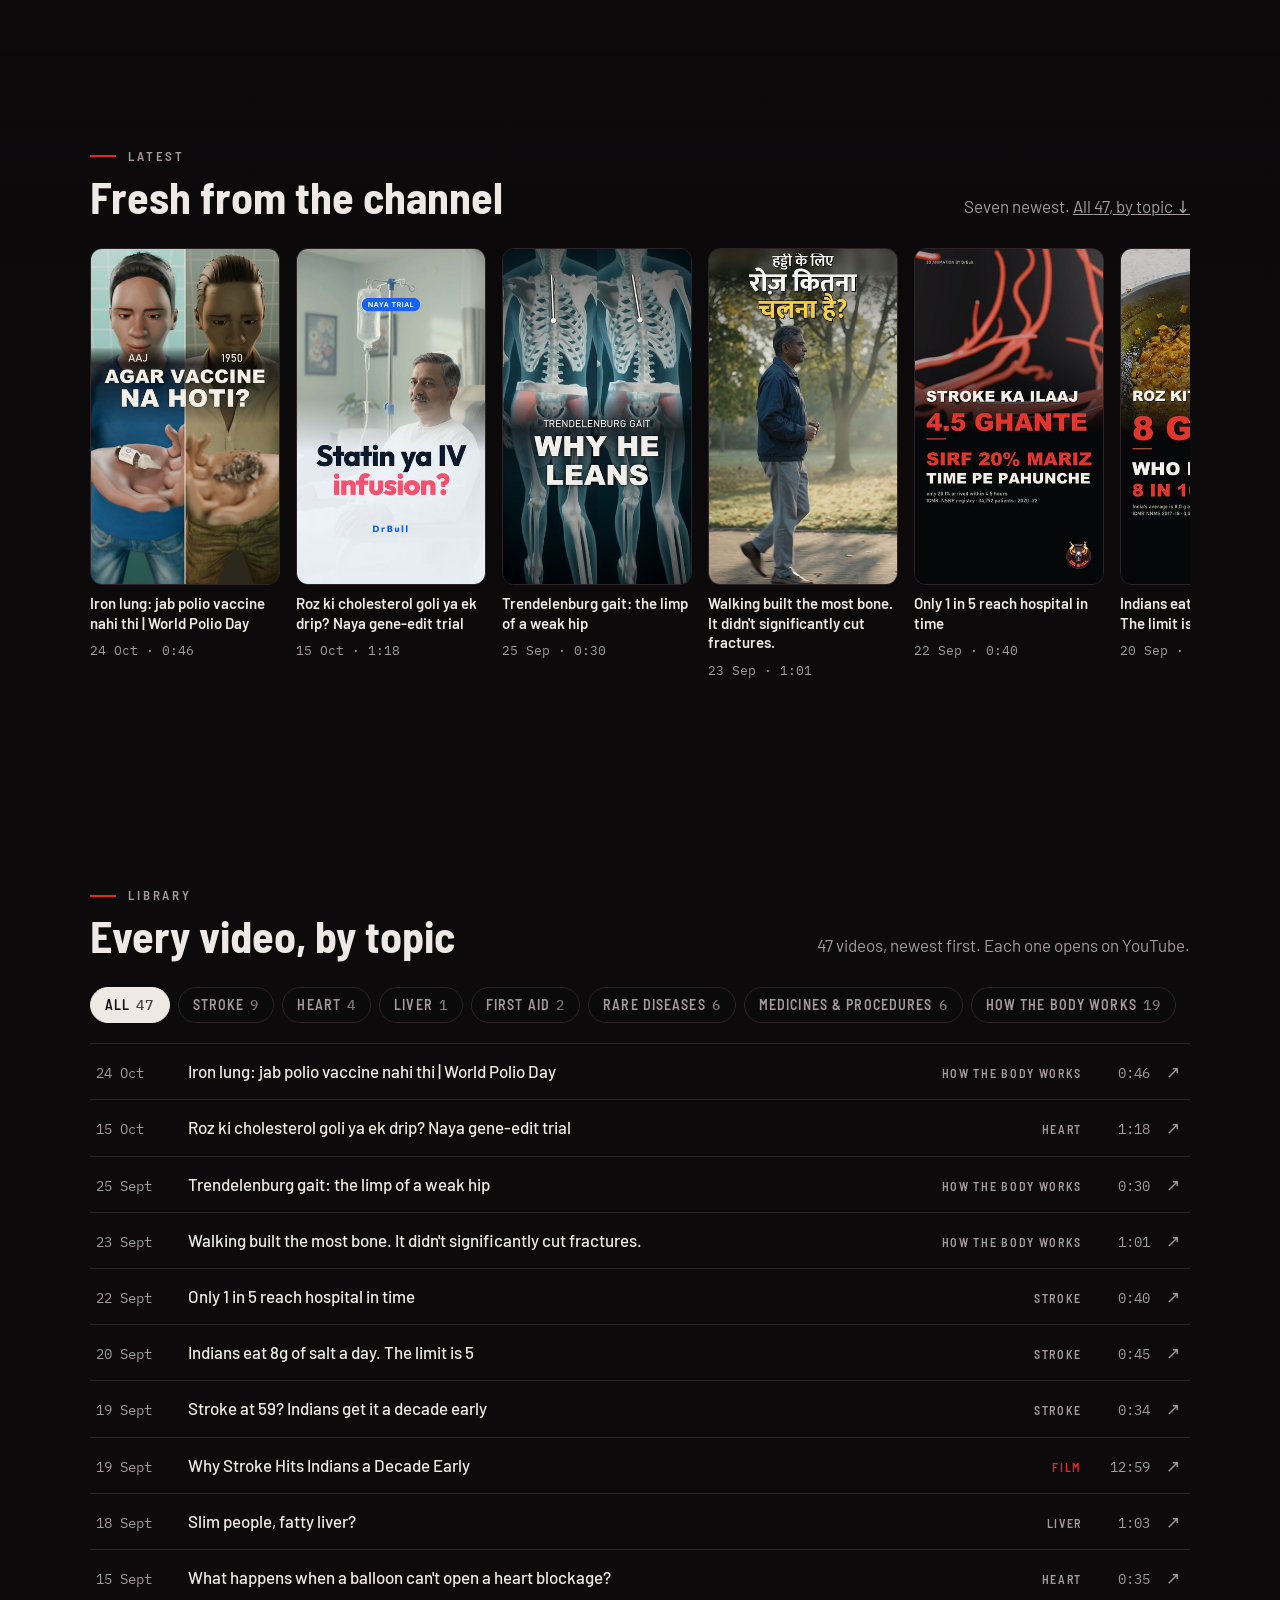
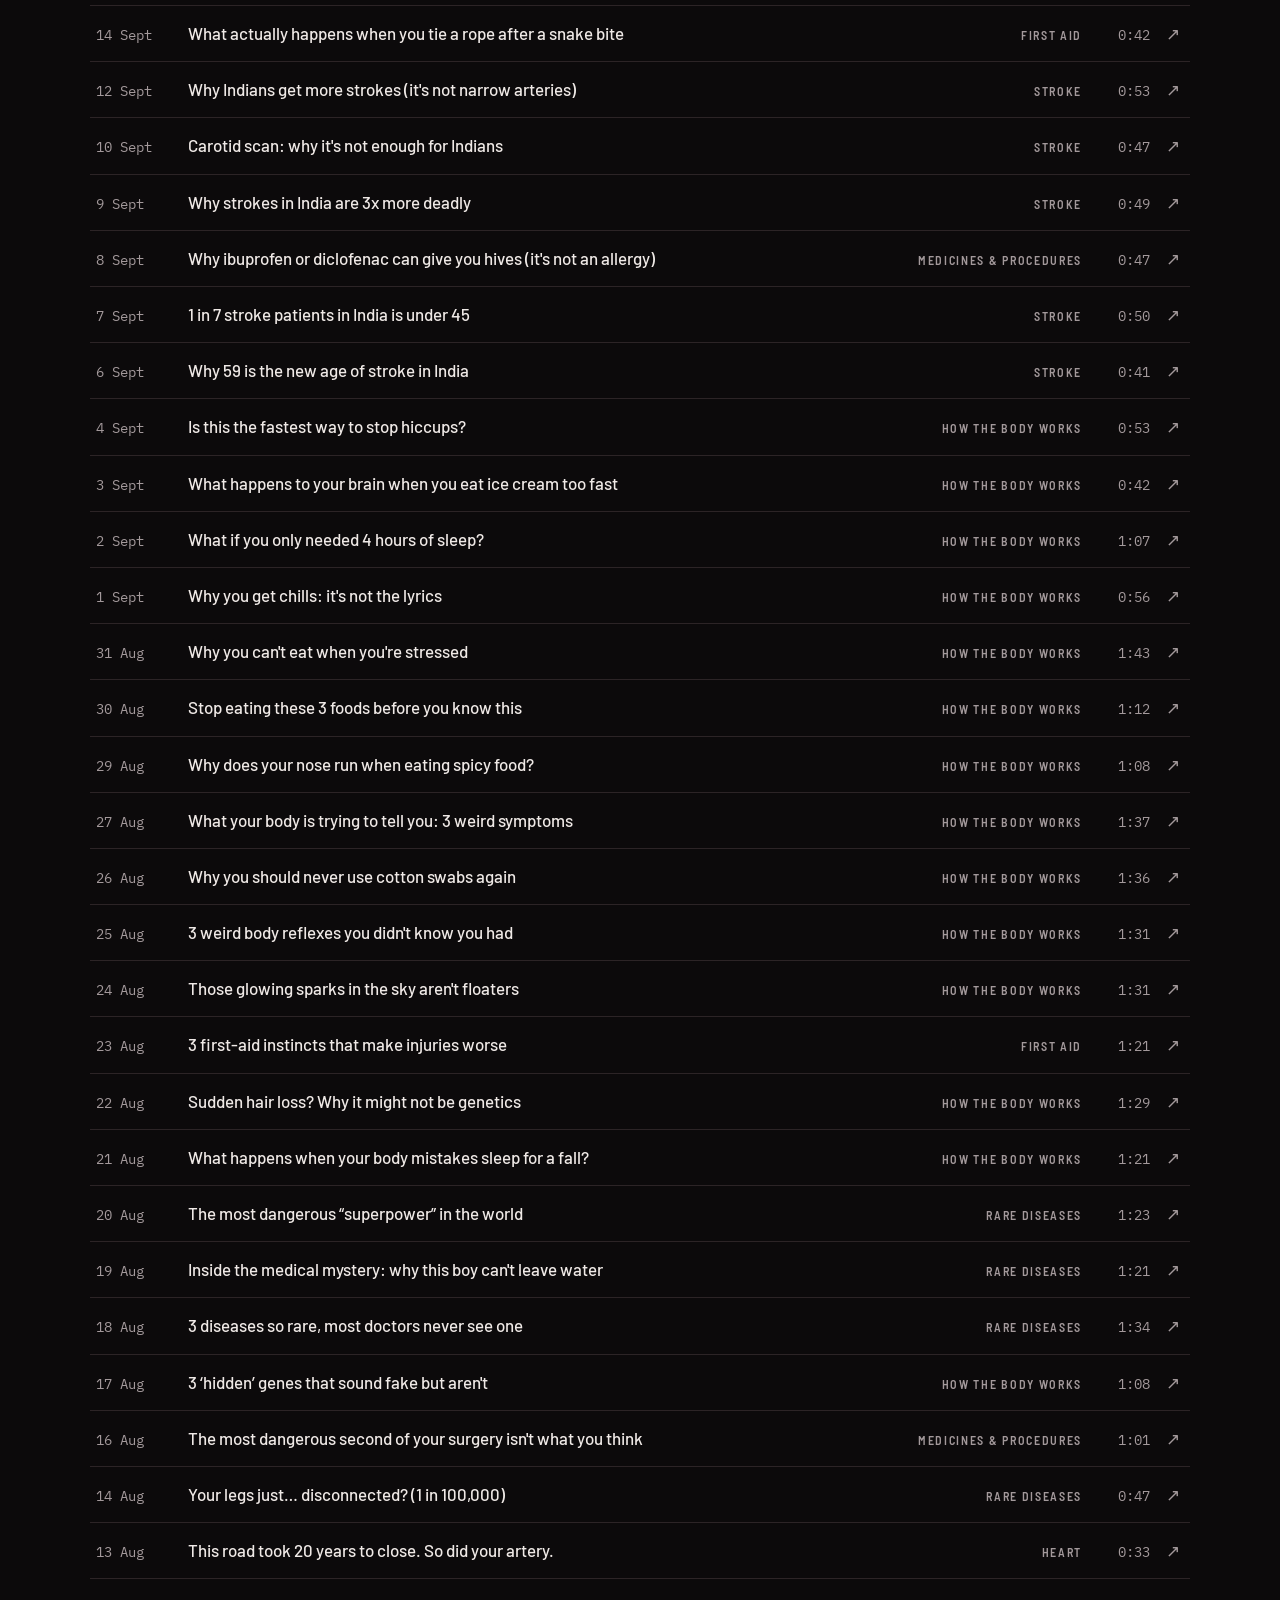
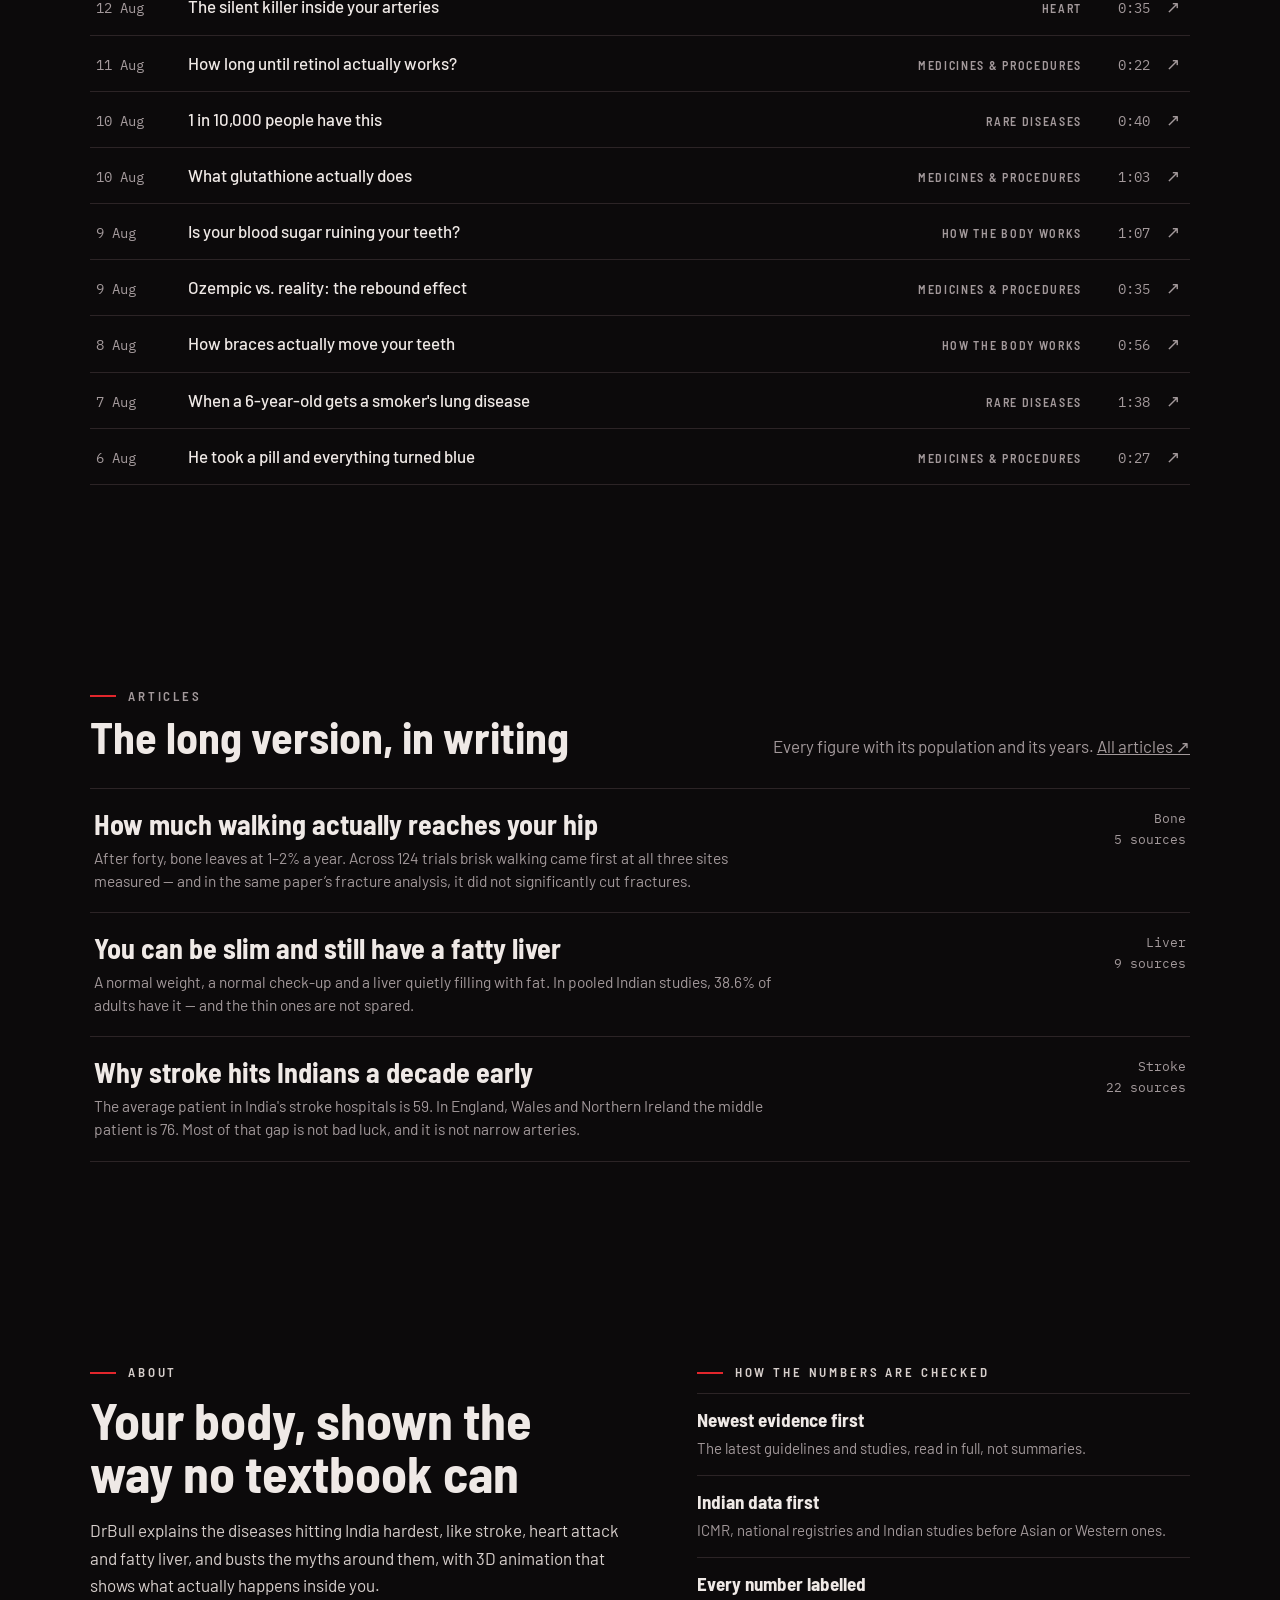
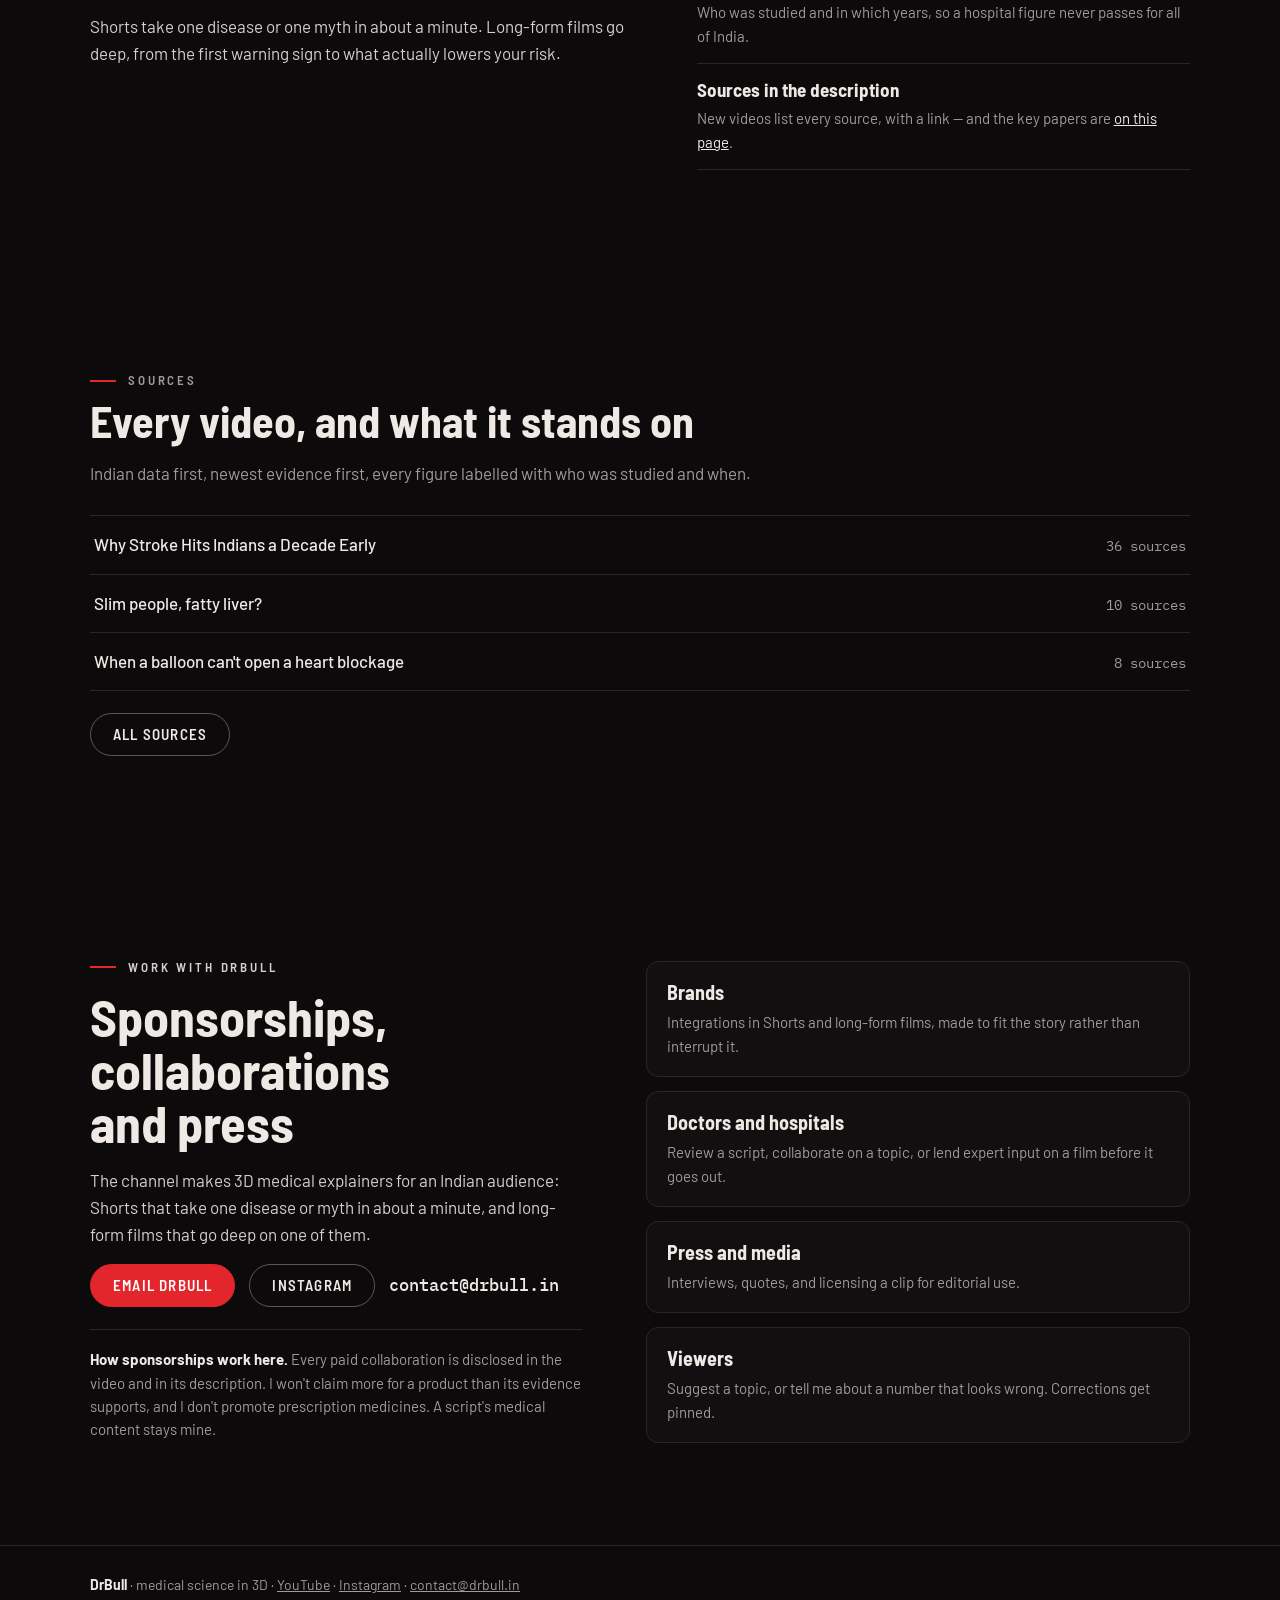
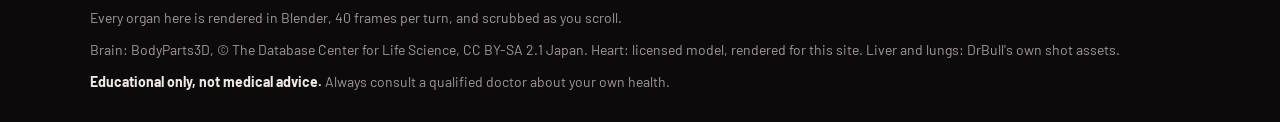
==== commit c0ea2217: "Library: the iron lung Short (HNAXtOwDzHc), its thumbnail and its sources section Co-Authored-By: Cl" ====
--- a/index.html
+++ b/index.html
@@ -481,13 +481,13 @@
     liver: [["Z5EjyxR95s8", "Slim people, fatty liver?", "1:03"]],
     lungs: [["wRpocbipLiI", "When a 6-year-old gets a smoker's lung disease", "1:38"]],
   };
-  const RAIL = [["prvDm_X420I", "Roz ki cholesterol goli ya ek drip? Naya gene-edit trial", "15 Oct", "1:18"],
+  const RAIL = [["HNAXtOwDzHc", "Iron lung: jab polio vaccine nahi thi | World Polio Day", "24 Oct", "0:46"],
+                ["prvDm_X420I", "Roz ki cholesterol goli ya ek drip? Naya gene-edit trial", "15 Oct", "1:18"],
                 ["yeavI7MUoEk", "Trendelenburg gait: the limp of a weak hip", "25 Sep", "0:30"],
                 ["E9nnMc5C-sM", "Walking built the most bone. It didn't significantly cut fractures.", "23 Sep", "1:01"],
                 ["vh31vJ62XMA", "Only 1 in 5 reach hospital in time", "22 Sep", "0:40"],
                 ["YoedkJ9ye88", "Indians eat 8g of salt a day. The limit is 5", "20 Sep", "0:45"],
-                ["Z5EjyxR95s8", "Slim people, fatty liver?", "18 Sep", "1:03"],
-                ["6ydHwERoIrk", "When a balloon can't open a heart blockage", "15 Sep", "0:35"]];
+                ["Z5EjyxR95s8", "Slim people, fatty liver?", "18 Sep", "1:03"]];
   const el = (t, c, x) => { const e = document.createElement(t); if (c) e.className = c; if (x != null) e.textContent = x; return e; };
   const link = (id, film) => { const a = el("a"); a.href = film ? "https://www.youtube.com/watch?v=" + id : "https://www.youtube.com/shorts/" + id; a.target = "_blank"; a.rel = "noopener"; return a; };
 
@@ -526,6 +526,7 @@
   // Titles cleaned of hashtags. [id, title, date, length, topic, long-form?]
   (function () {
     const VIDEOS = [
+      ["HNAXtOwDzHc", "Iron lung: jab polio vaccine nahi thi | World Polio Day", "2026-10-24", "0:46", "body"],
       ["prvDm_X420I", "Roz ki cholesterol goli ya ek drip? Naya gene-edit trial", "2026-10-15", "1:18", "heart"],
       ["yeavI7MUoEk", "Trendelenburg gait: the limp of a weak hip", "2026-09-25", "0:30", "body"],
       ["E9nnMc5C-sM", "Walking built the most bone. It didn't significantly cut fractures.", "2026-09-23", "1:01", "body"],
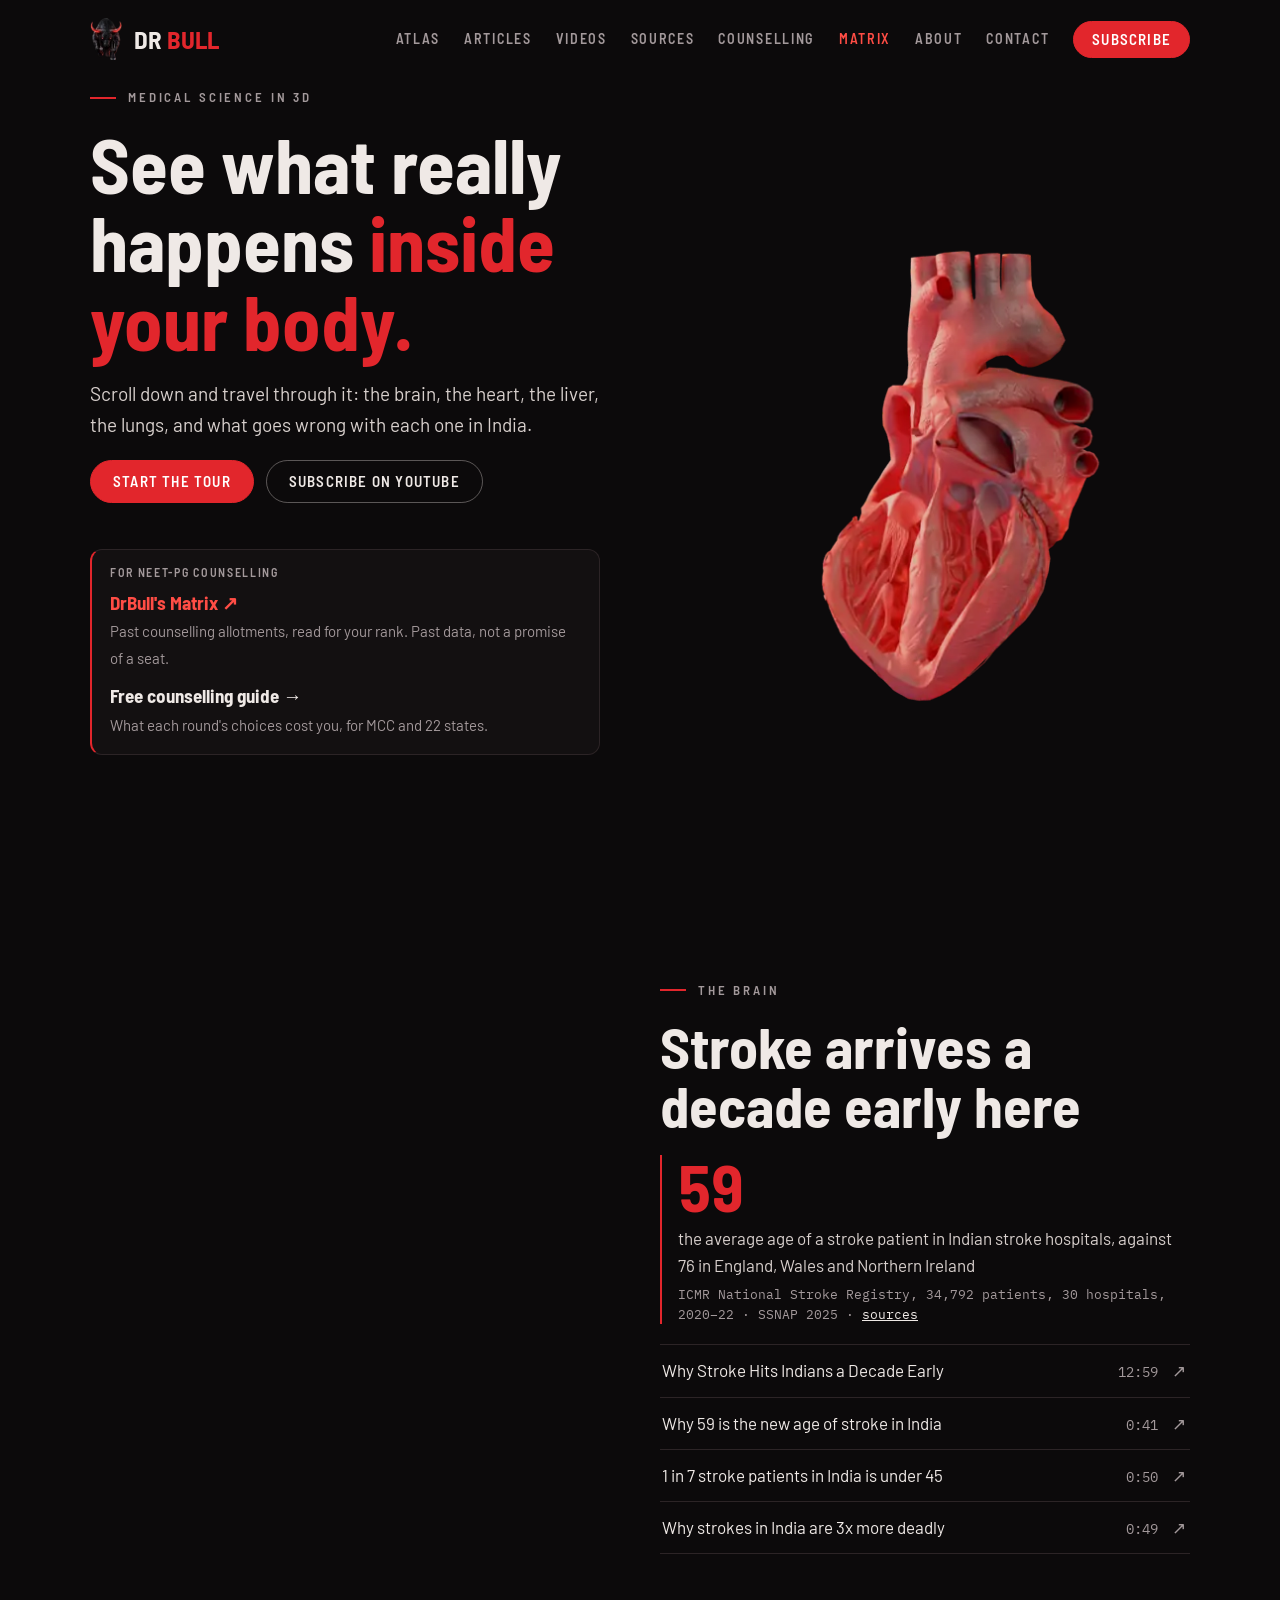
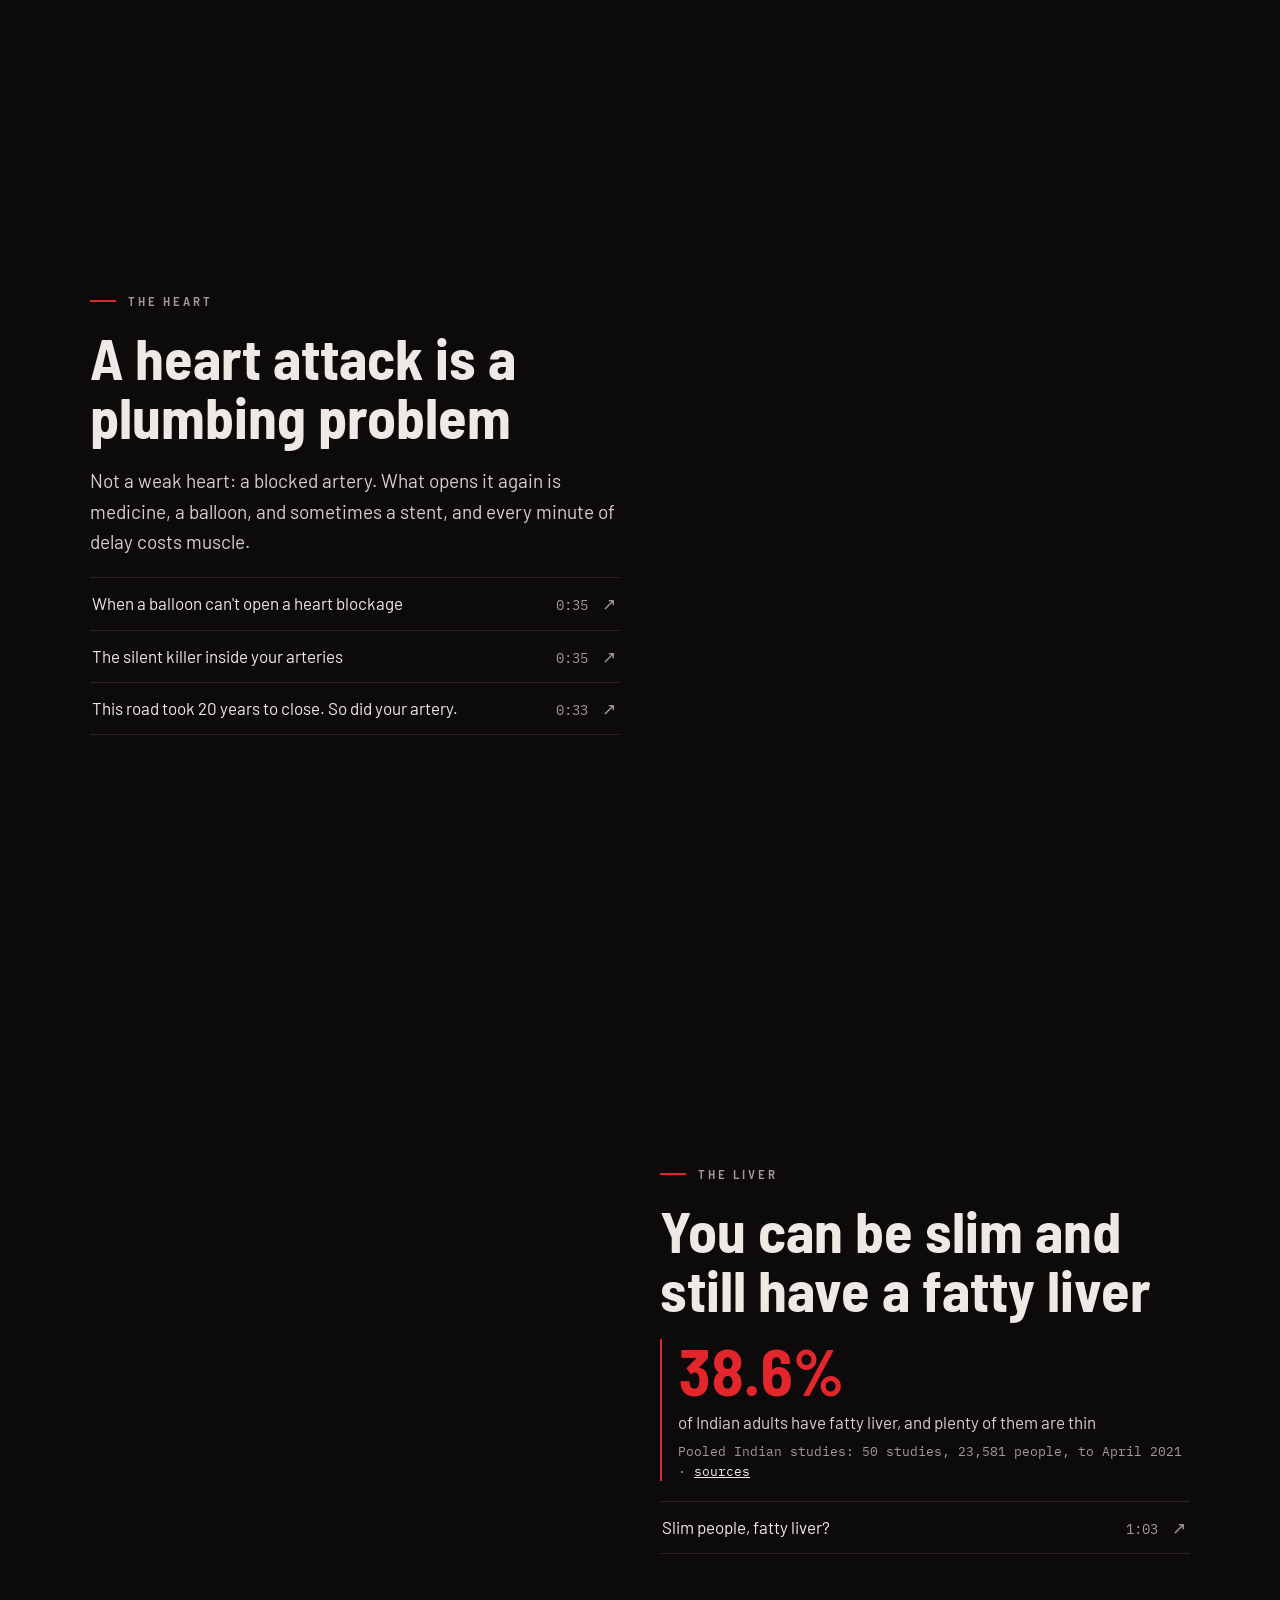
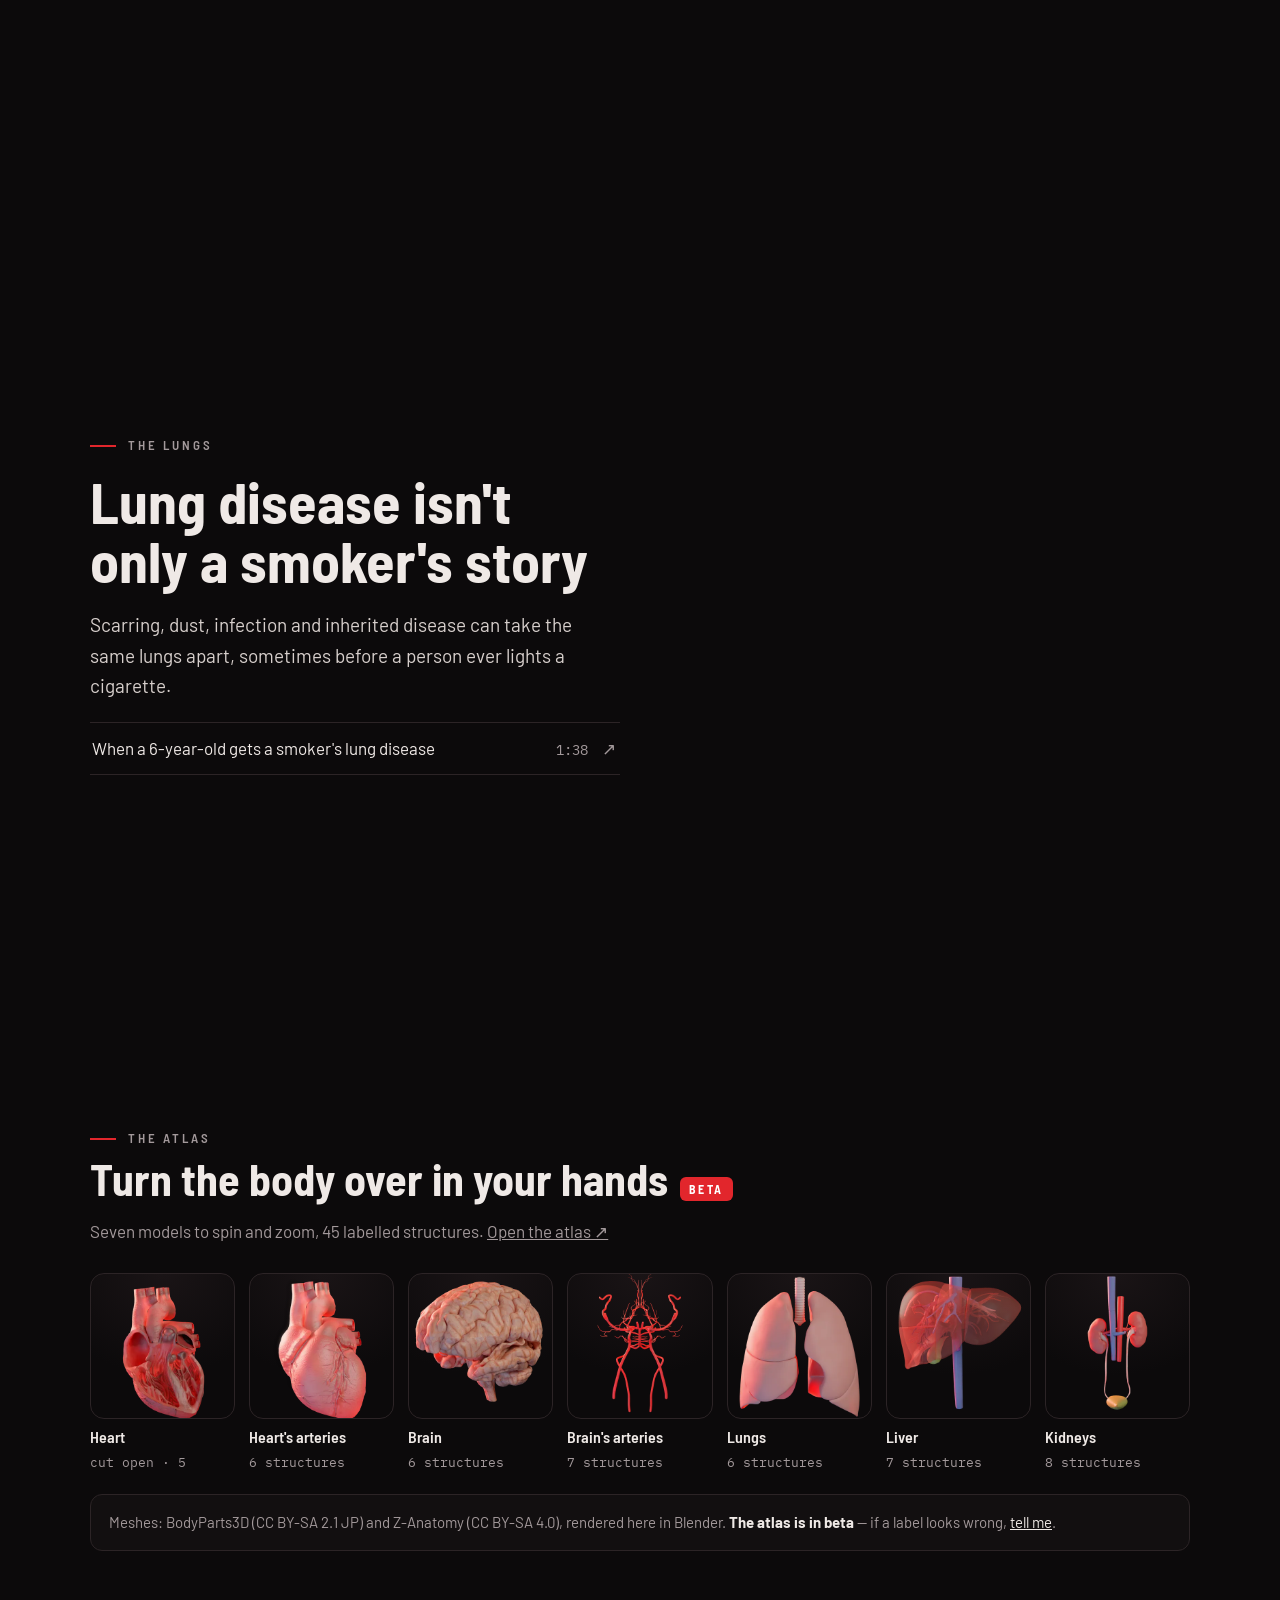
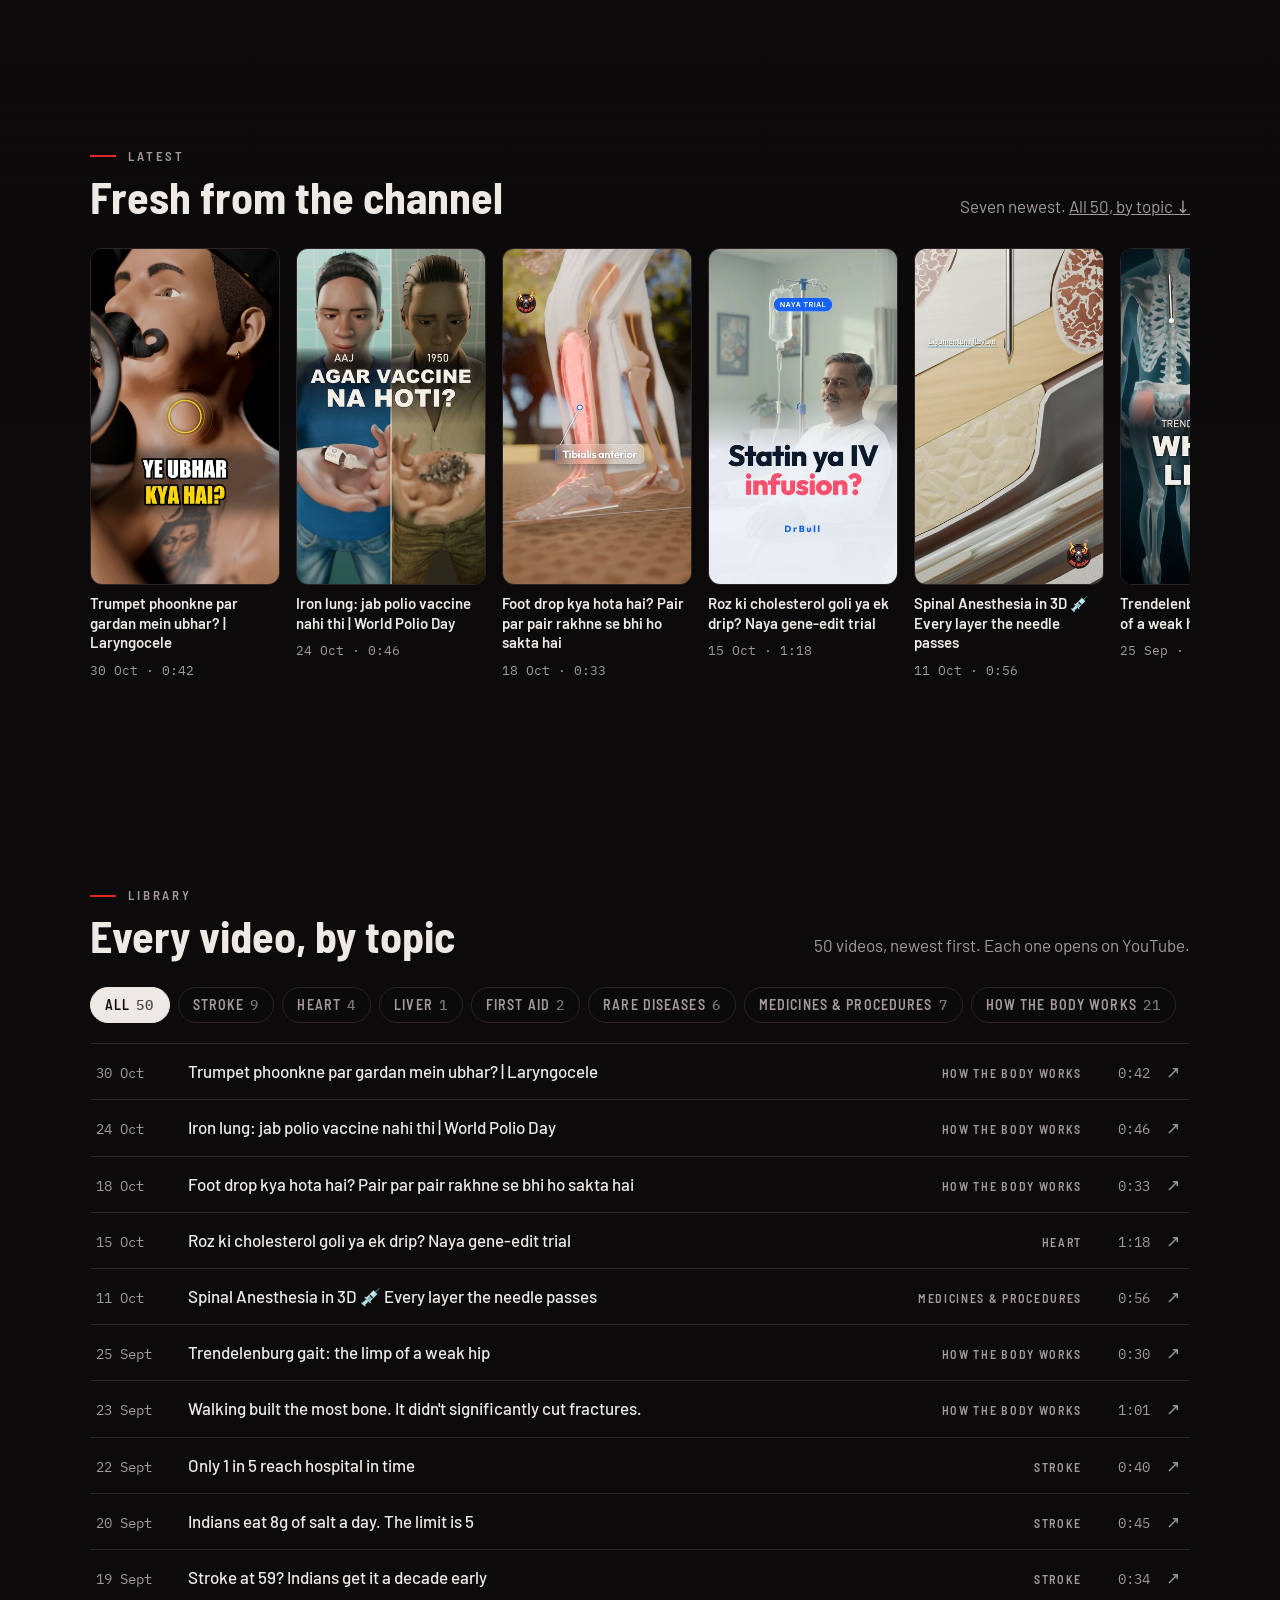
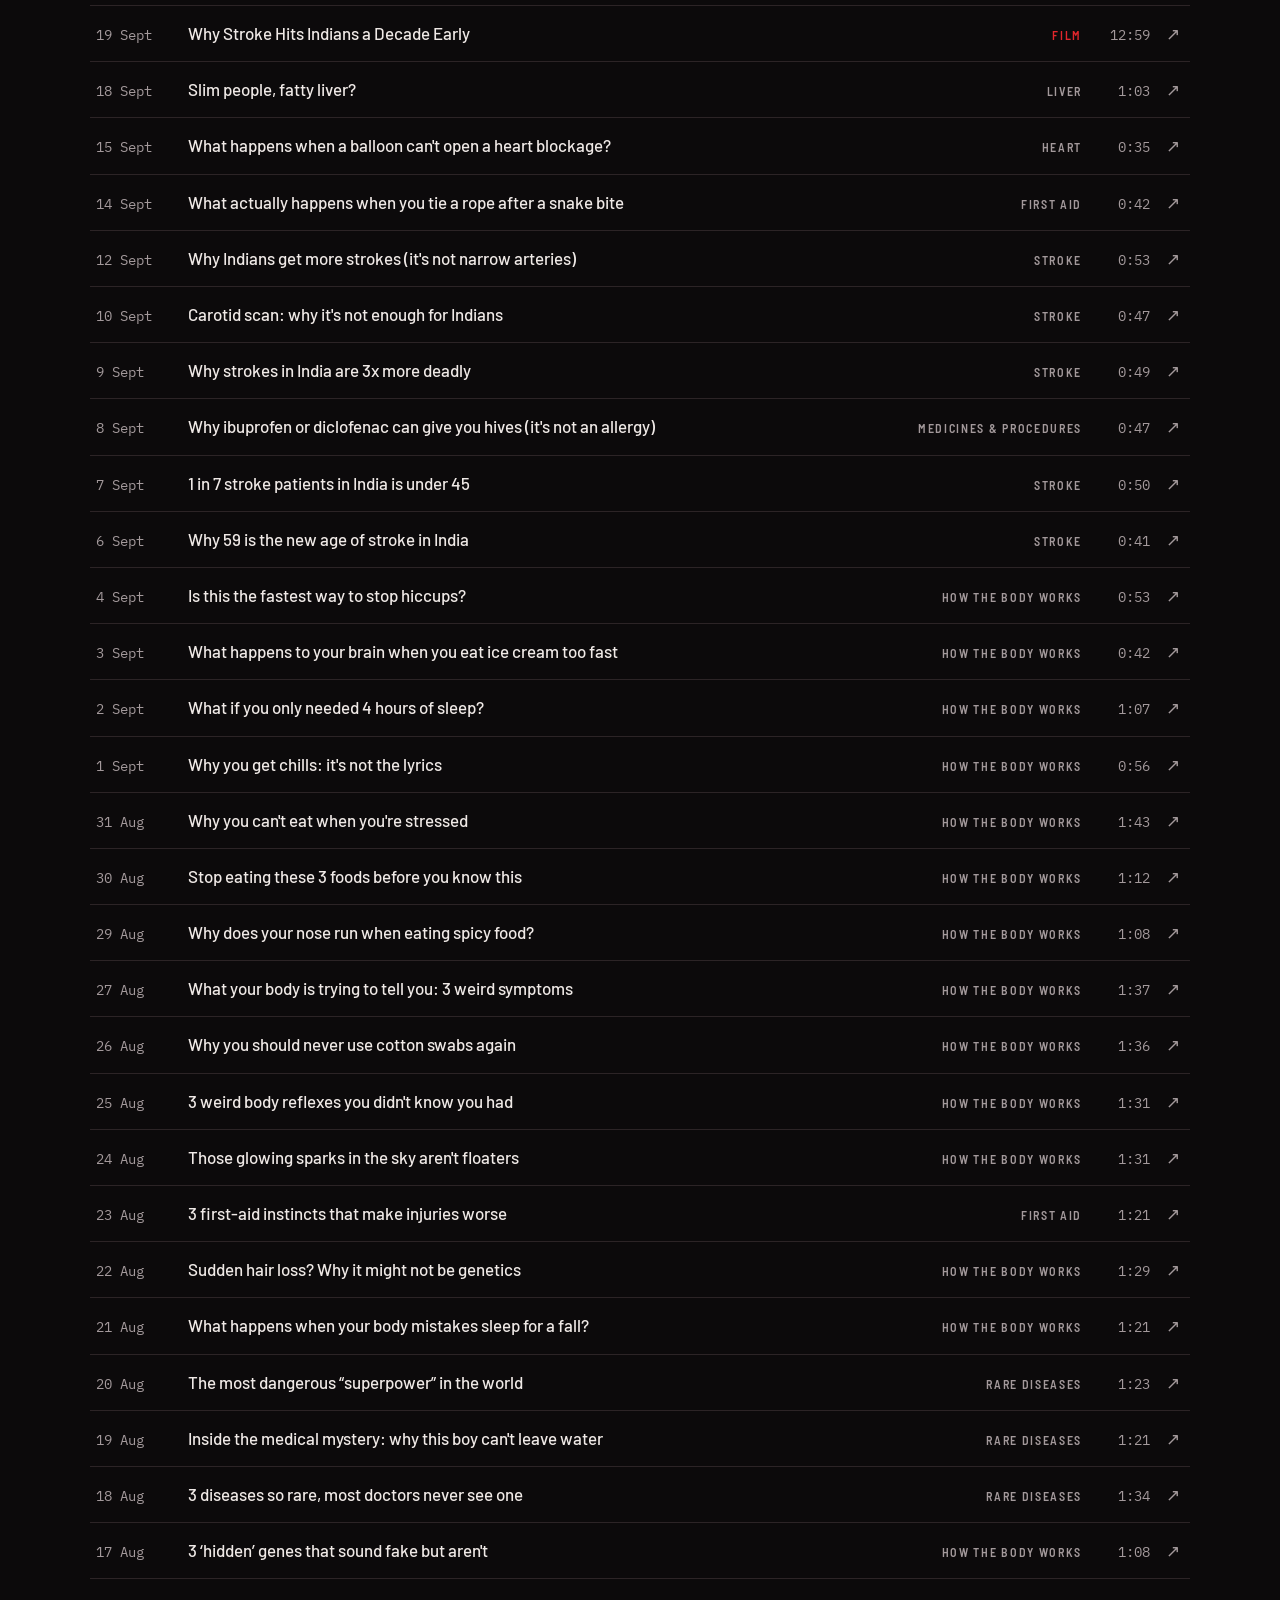
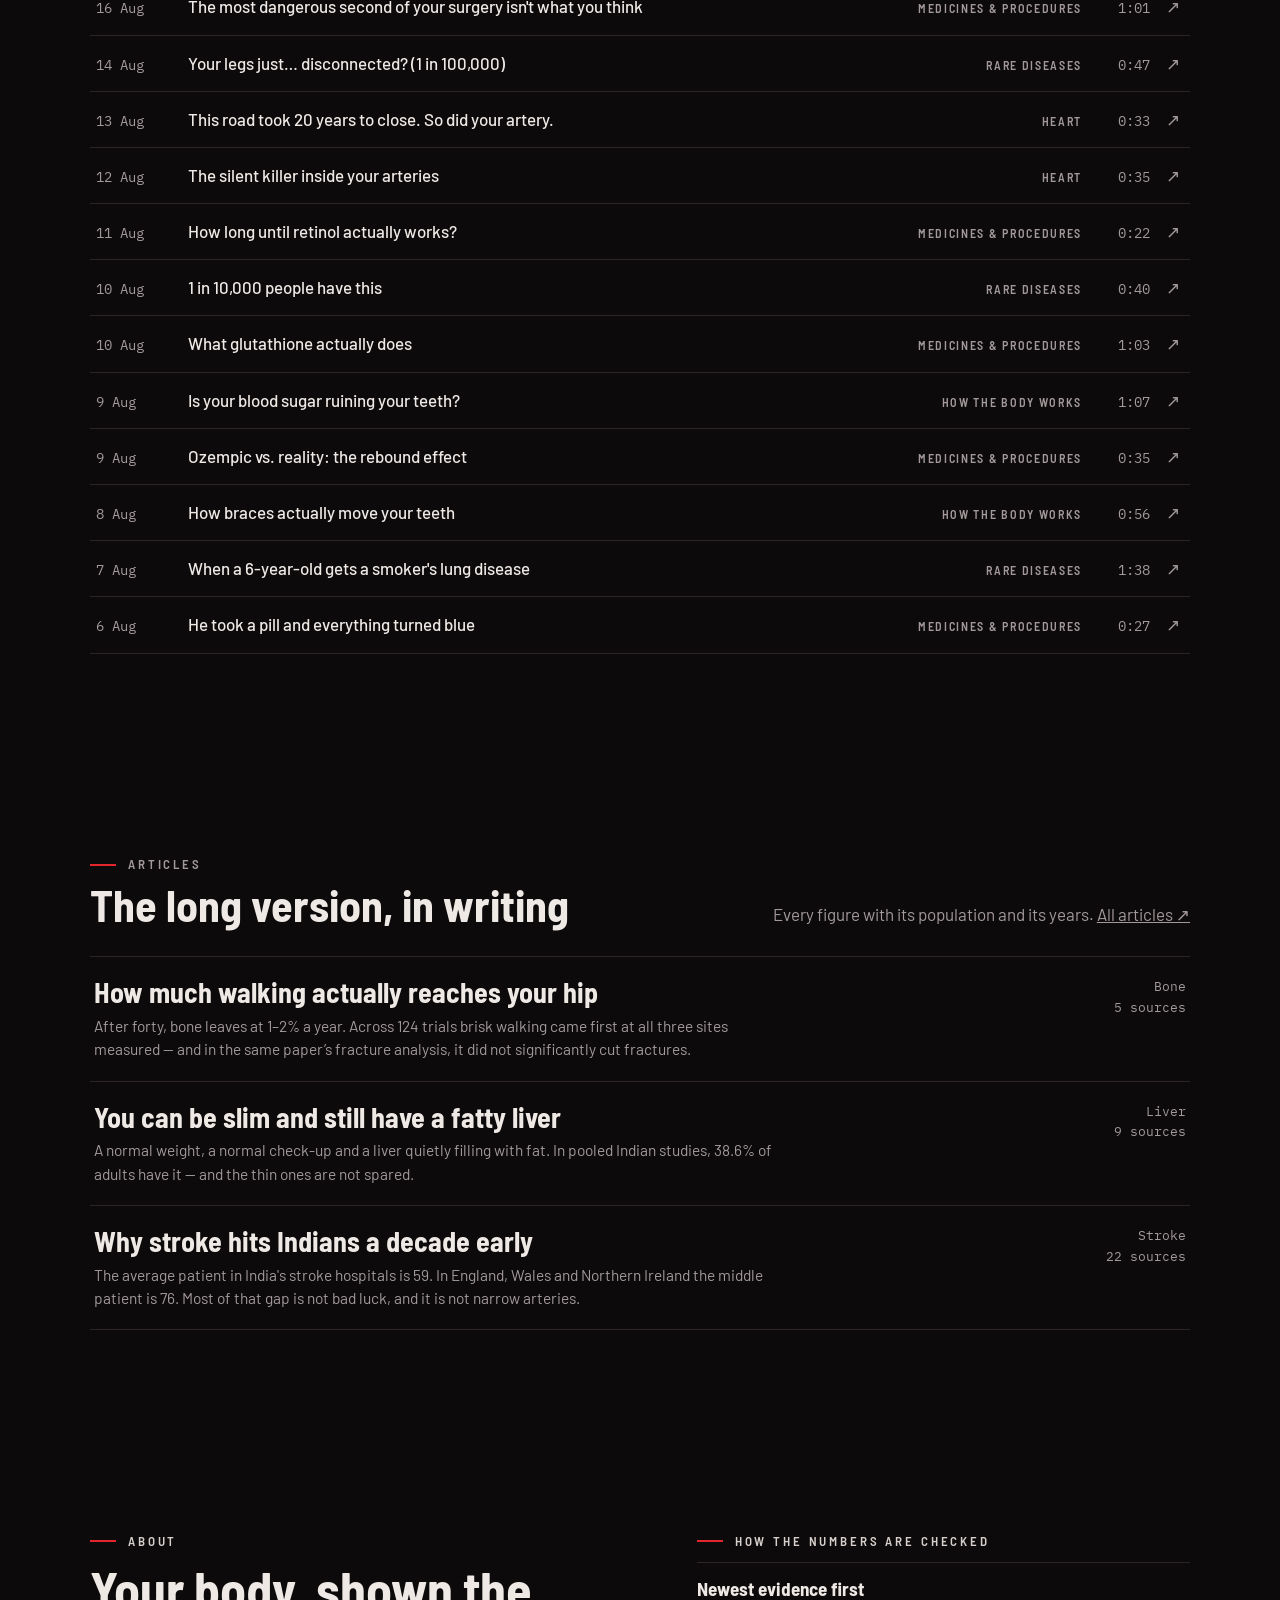
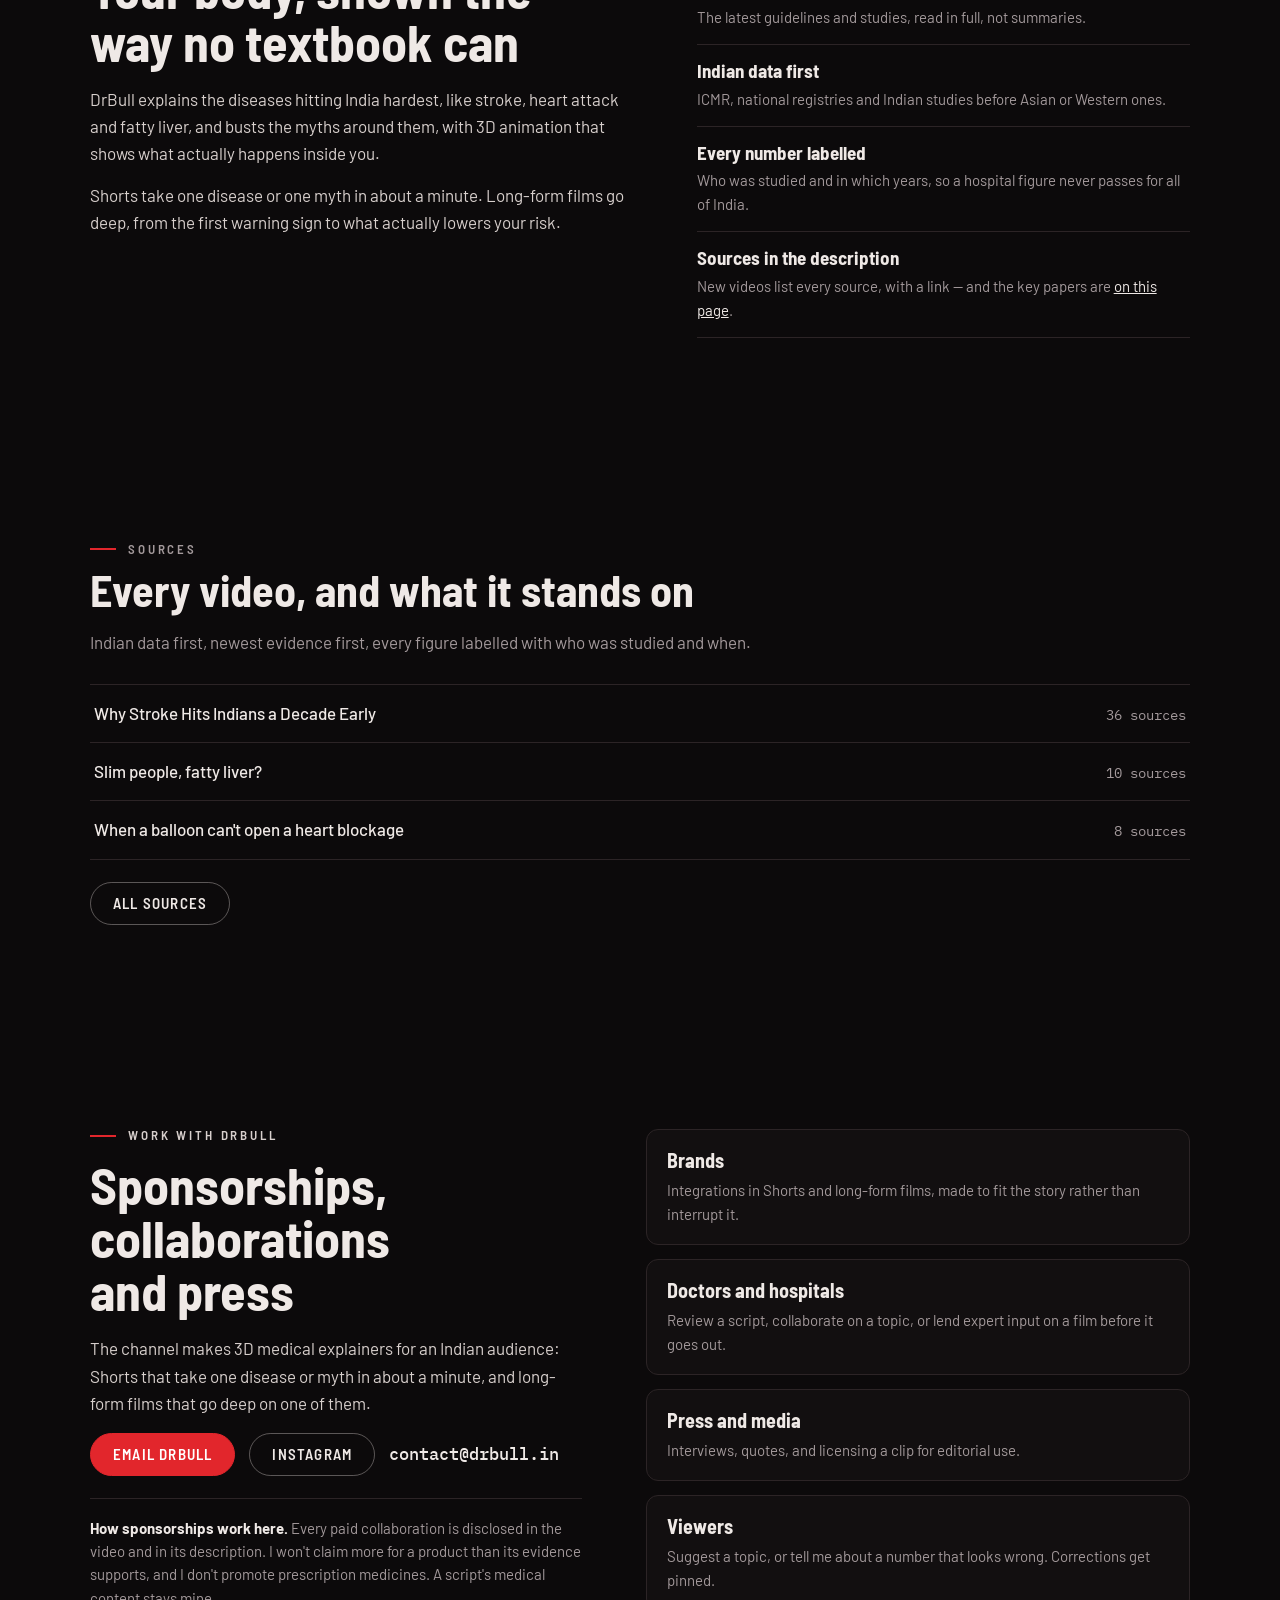
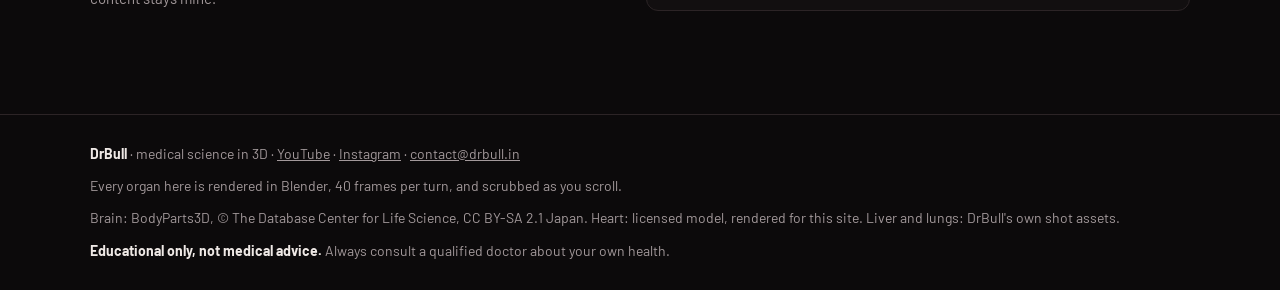
==== commit 17351293: "Library: the laryngocele (Jz0zU2VWWV8), foot drop (YAnX-E1Xpu0) and spinal anesthesia (LDWQSzKXW5E) " ====
--- a/index.html
+++ b/index.html
@@ -481,13 +481,13 @@
     liver: [["Z5EjyxR95s8", "Slim people, fatty liver?", "1:03"]],
     lungs: [["wRpocbipLiI", "When a 6-year-old gets a smoker's lung disease", "1:38"]],
   };
-  const RAIL = [["HNAXtOwDzHc", "Iron lung: jab polio vaccine nahi thi | World Polio Day", "24 Oct", "0:46"],
+  const RAIL = [["Jz0zU2VWWV8", "Trumpet phoonkne par gardan mein ubhar? | Laryngocele", "30 Oct", "0:42"],
+                ["HNAXtOwDzHc", "Iron lung: jab polio vaccine nahi thi | World Polio Day", "24 Oct", "0:46"],
+                ["YAnX-E1Xpu0", "Foot drop kya hota hai? Pair par pair rakhne se bhi ho sakta hai", "18 Oct", "0:33"],
                 ["prvDm_X420I", "Roz ki cholesterol goli ya ek drip? Naya gene-edit trial", "15 Oct", "1:18"],
+                ["LDWQSzKXW5E", "Spinal Anesthesia in 3D 💉 Every layer the needle passes", "11 Oct", "0:56"],
                 ["yeavI7MUoEk", "Trendelenburg gait: the limp of a weak hip", "25 Sep", "0:30"],
-                ["E9nnMc5C-sM", "Walking built the most bone. It didn't significantly cut fractures.", "23 Sep", "1:01"],
-                ["vh31vJ62XMA", "Only 1 in 5 reach hospital in time", "22 Sep", "0:40"],
-                ["YoedkJ9ye88", "Indians eat 8g of salt a day. The limit is 5", "20 Sep", "0:45"],
-                ["Z5EjyxR95s8", "Slim people, fatty liver?", "18 Sep", "1:03"]];
+                ["E9nnMc5C-sM", "Walking built the most bone. It didn't significantly cut fractures.", "23 Sep", "1:01"]];
   const el = (t, c, x) => { const e = document.createElement(t); if (c) e.className = c; if (x != null) e.textContent = x; return e; };
   const link = (id, film) => { const a = el("a"); a.href = film ? "https://www.youtube.com/watch?v=" + id : "https://www.youtube.com/shorts/" + id; a.target = "_blank"; a.rel = "noopener"; return a; };
 
@@ -526,8 +526,11 @@
   // Titles cleaned of hashtags. [id, title, date, length, topic, long-form?]
   (function () {
     const VIDEOS = [
+      ["Jz0zU2VWWV8", "Trumpet phoonkne par gardan mein ubhar? | Laryngocele", "2026-10-30", "0:42", "body"],
       ["HNAXtOwDzHc", "Iron lung: jab polio vaccine nahi thi | World Polio Day", "2026-10-24", "0:46", "body"],
+      ["YAnX-E1Xpu0", "Foot drop kya hota hai? Pair par pair rakhne se bhi ho sakta hai", "2026-10-18", "0:33", "body"],
       ["prvDm_X420I", "Roz ki cholesterol goli ya ek drip? Naya gene-edit trial", "2026-10-15", "1:18", "heart"],
+      ["LDWQSzKXW5E", "Spinal Anesthesia in 3D 💉 Every layer the needle passes", "2026-10-11", "0:56", "meds"],
       ["yeavI7MUoEk", "Trendelenburg gait: the limp of a weak hip", "2026-09-25", "0:30", "body"],
       ["E9nnMc5C-sM", "Walking built the most bone. It didn't significantly cut fractures.", "2026-09-23", "1:01", "body"],
       ["vh31vJ62XMA", "Only 1 in 5 reach hospital in time", "2026-09-22", "0:40", "stroke"],
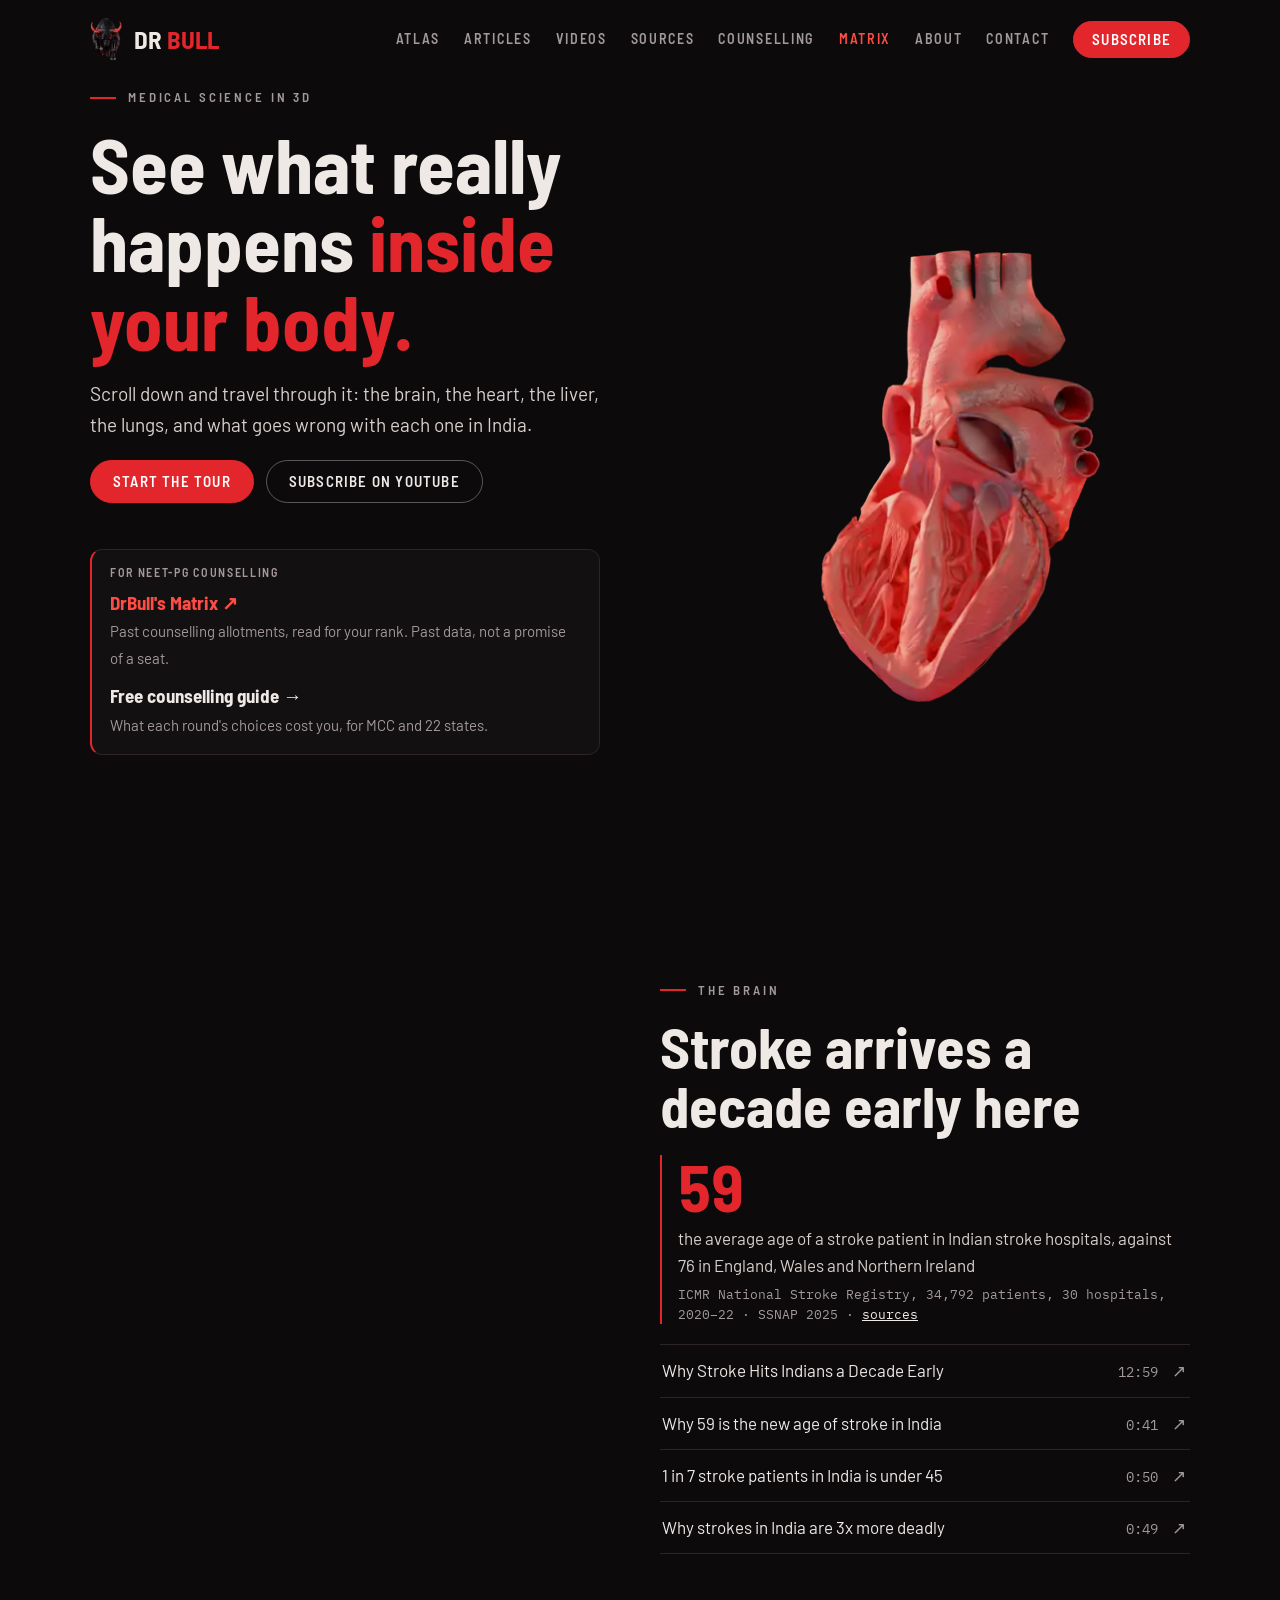
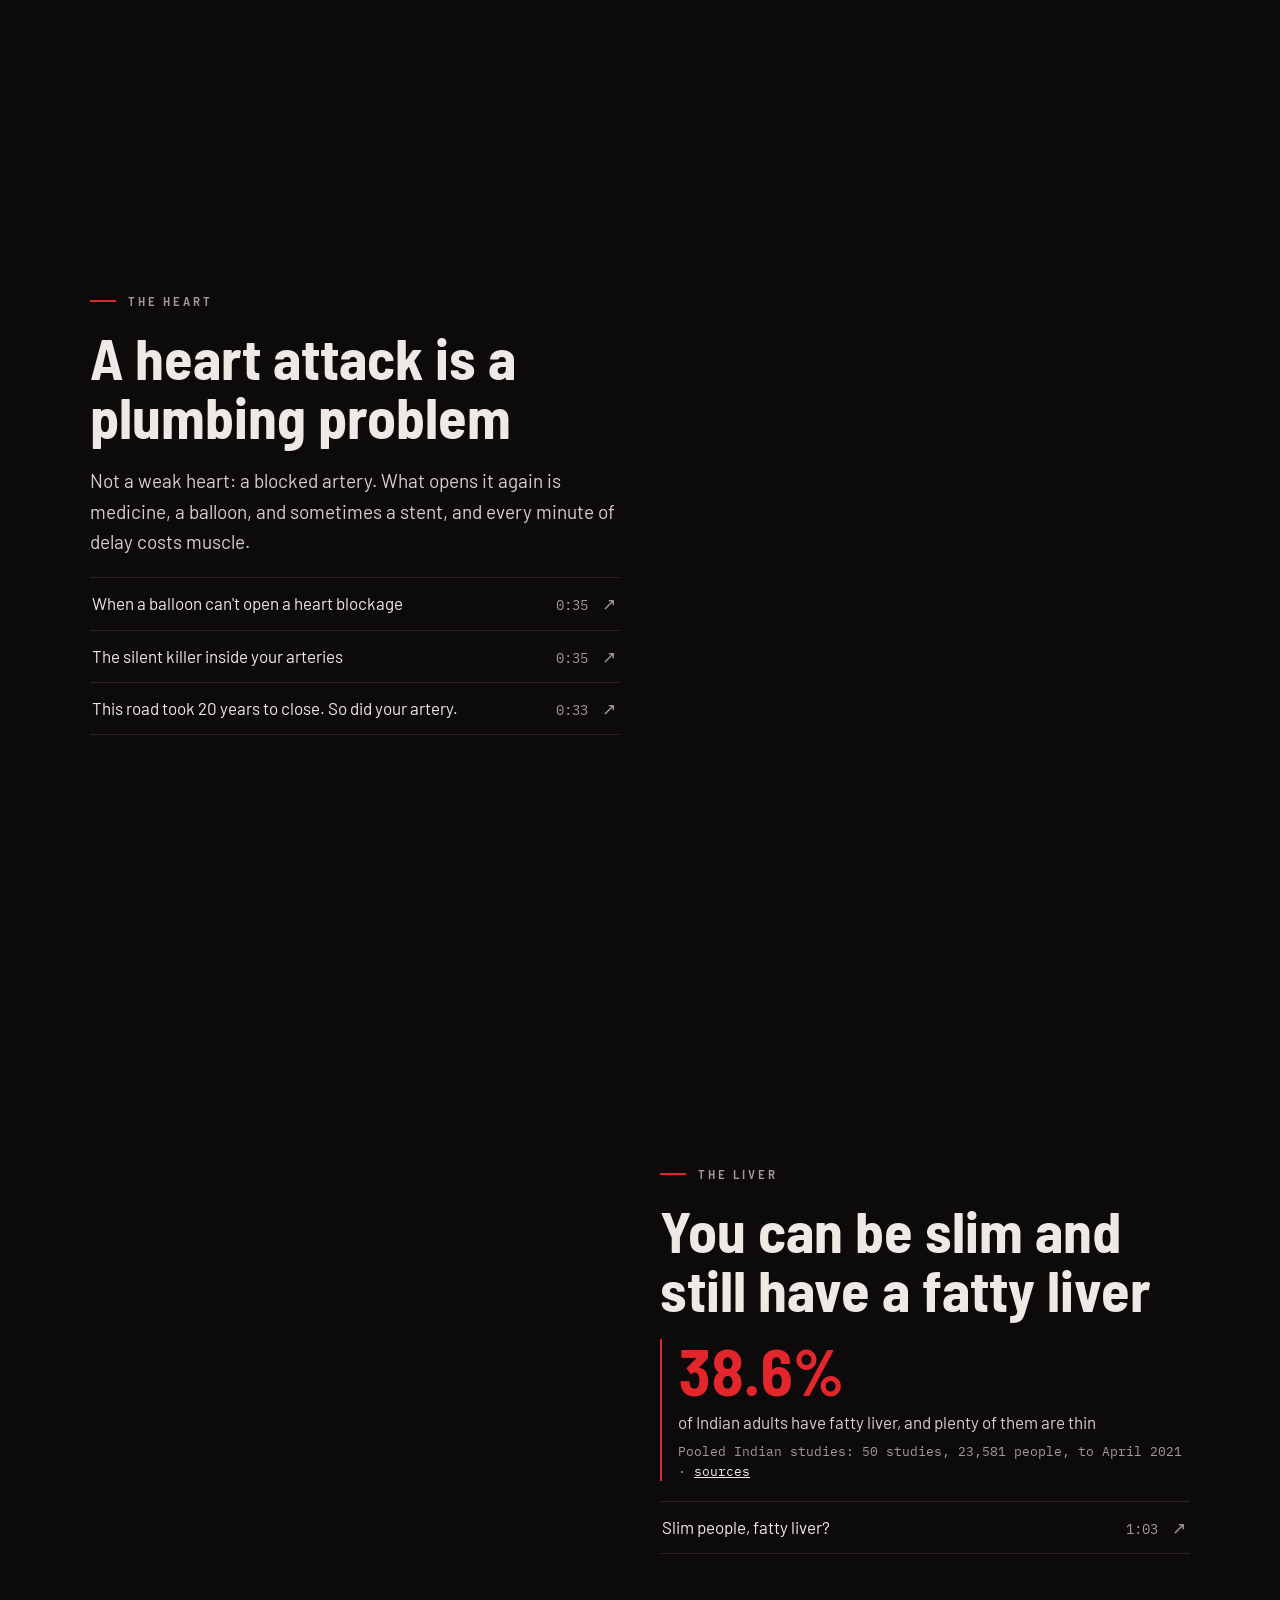
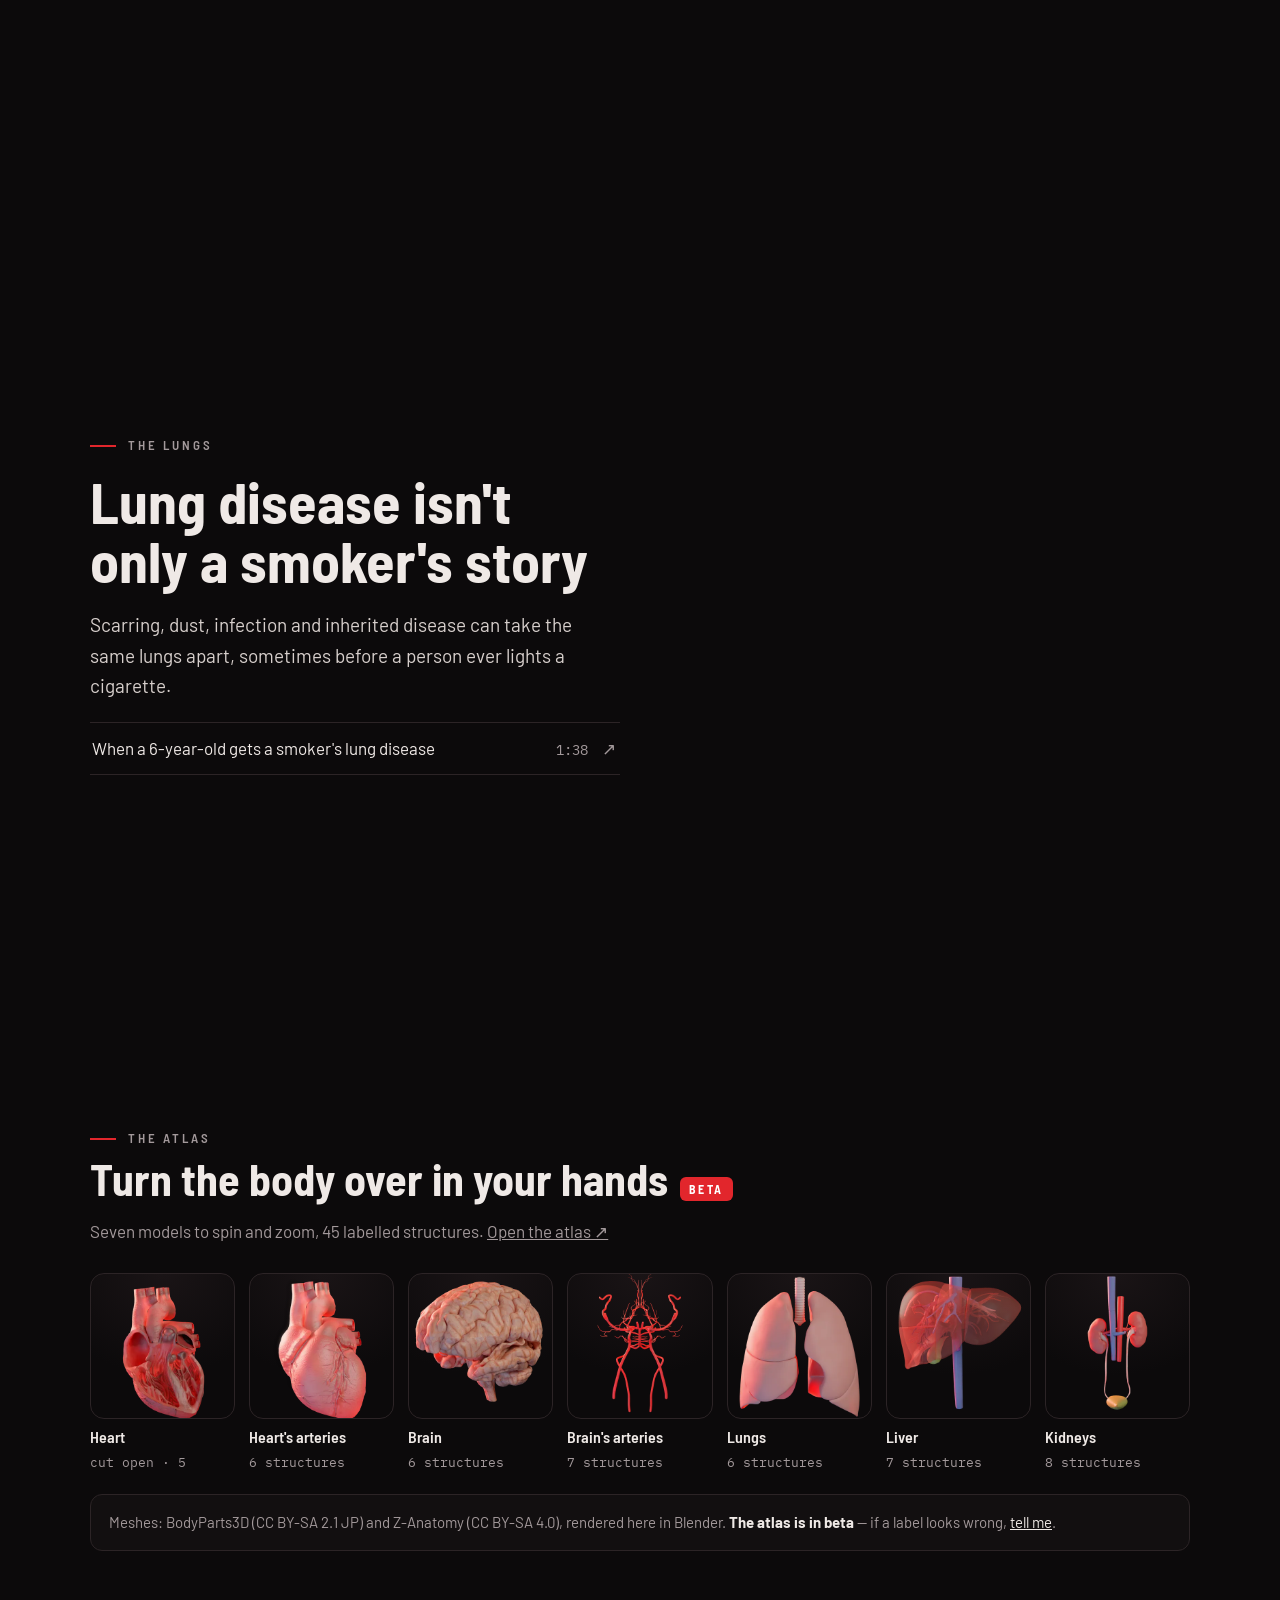
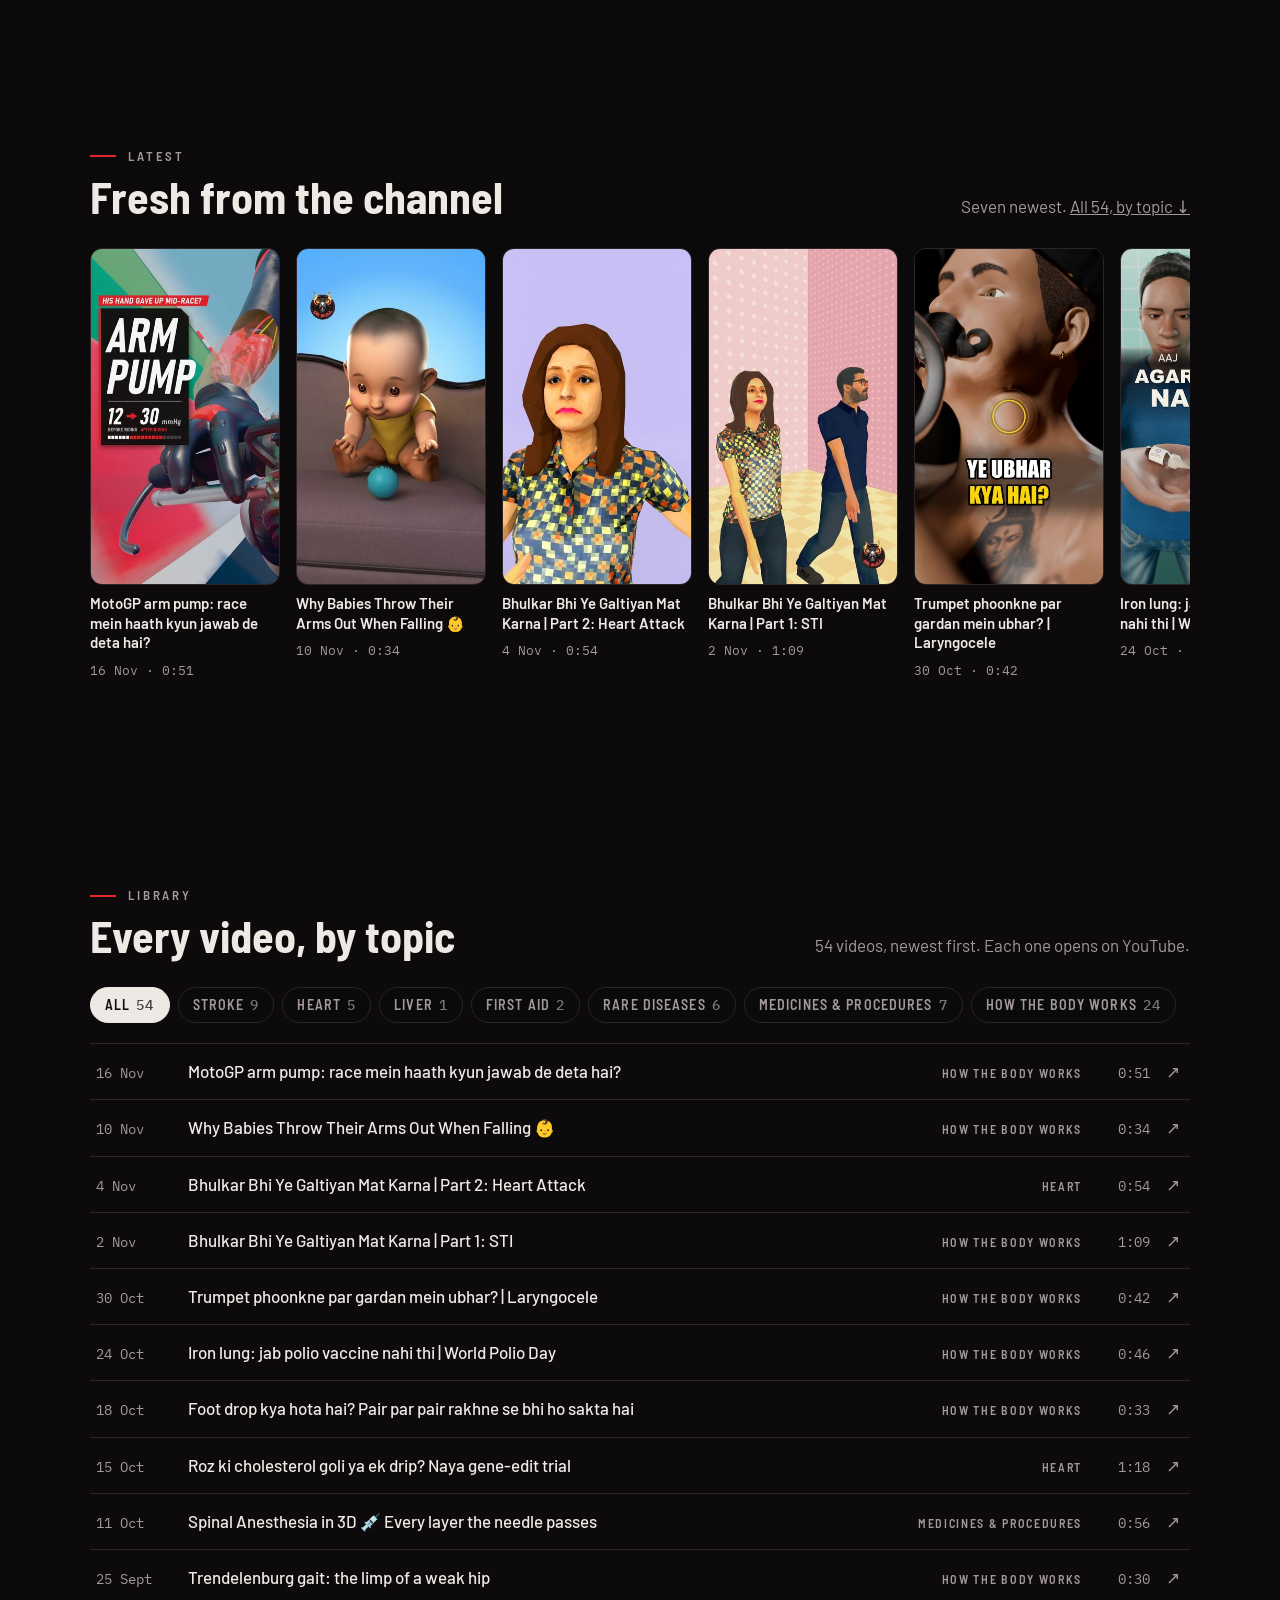
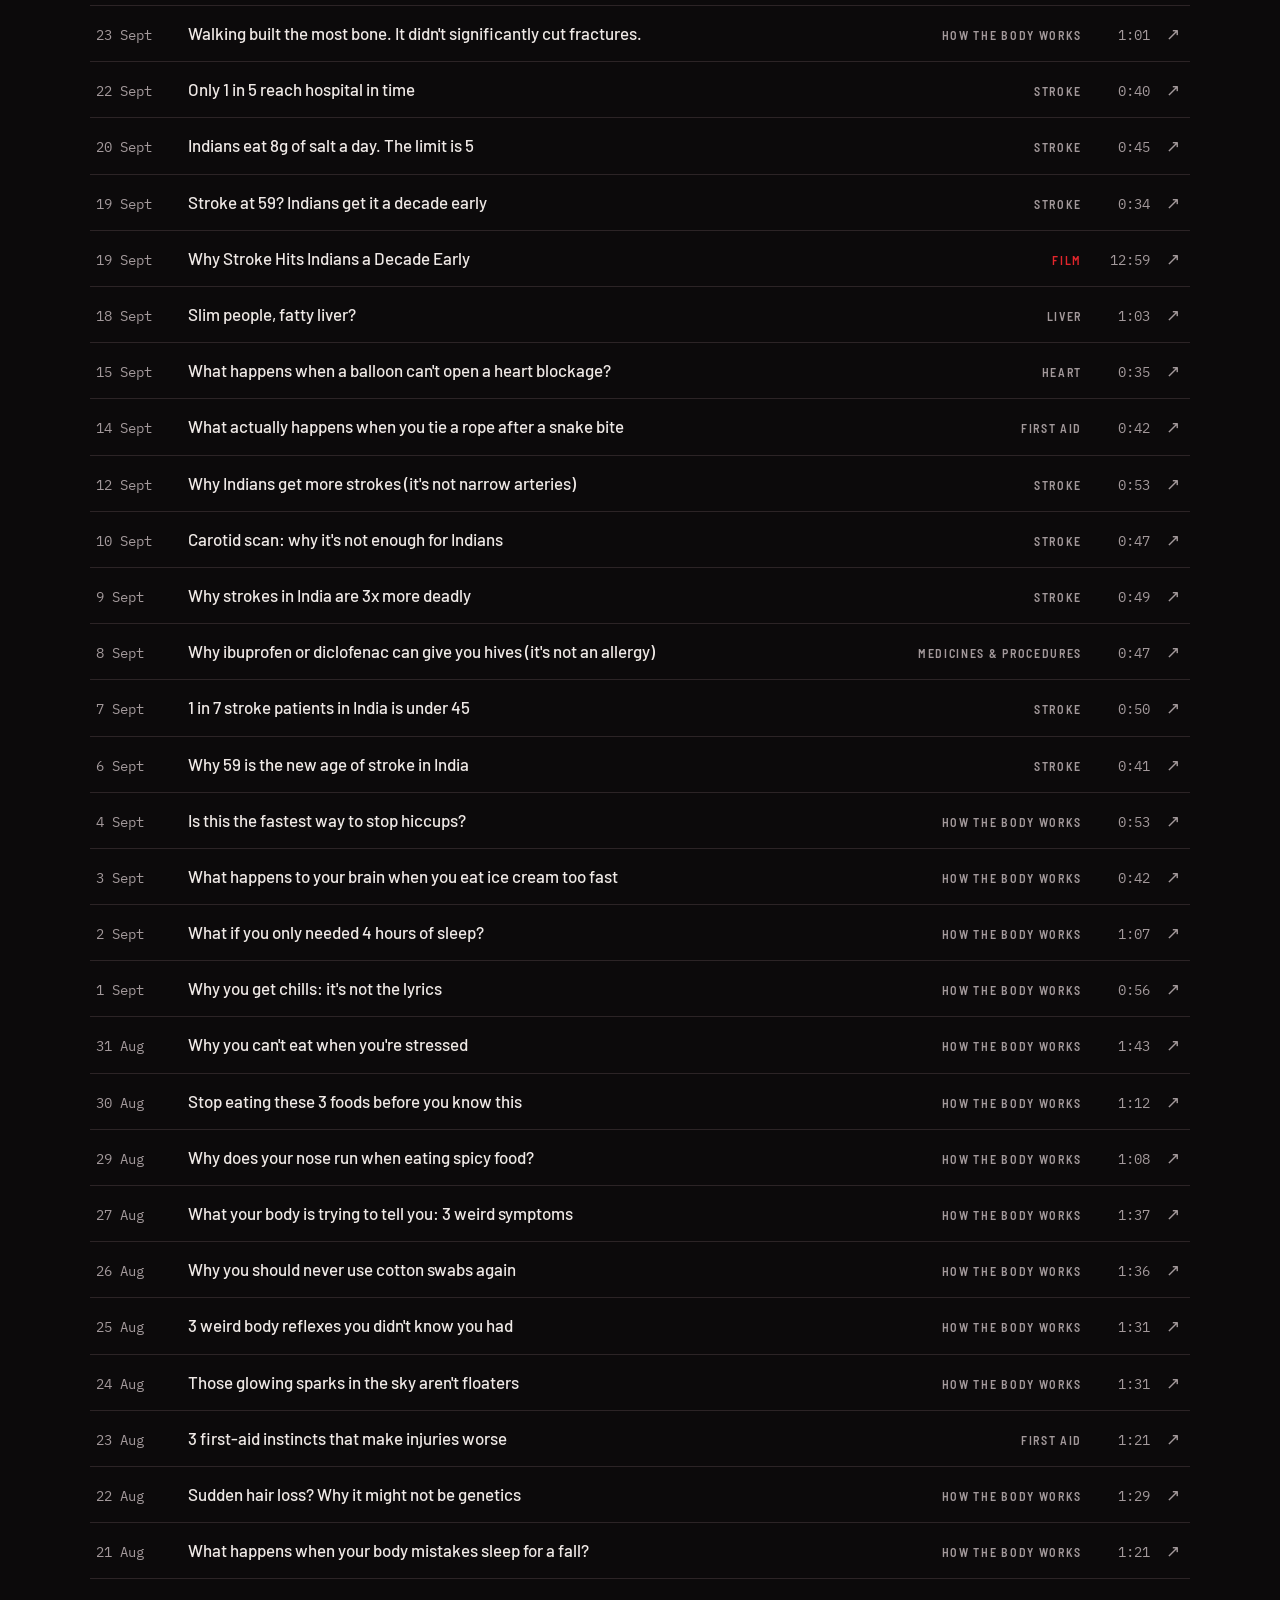
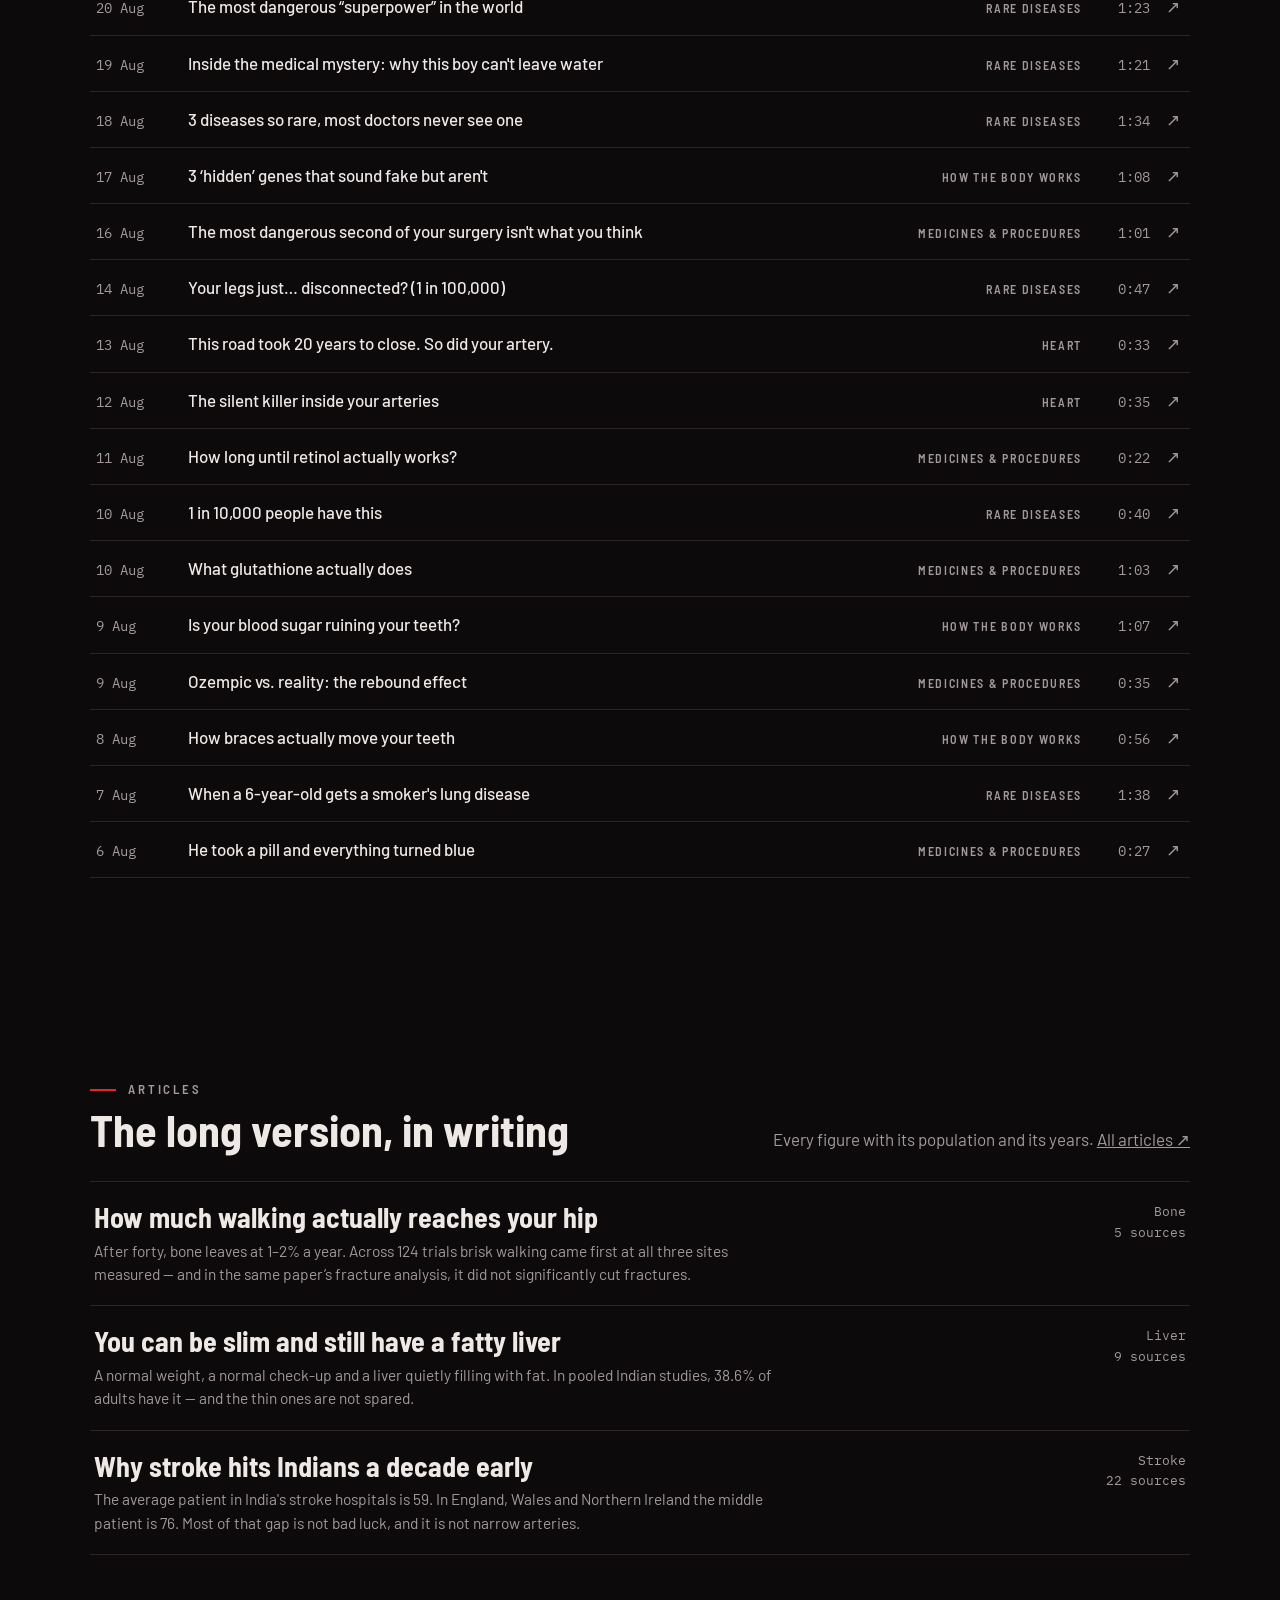
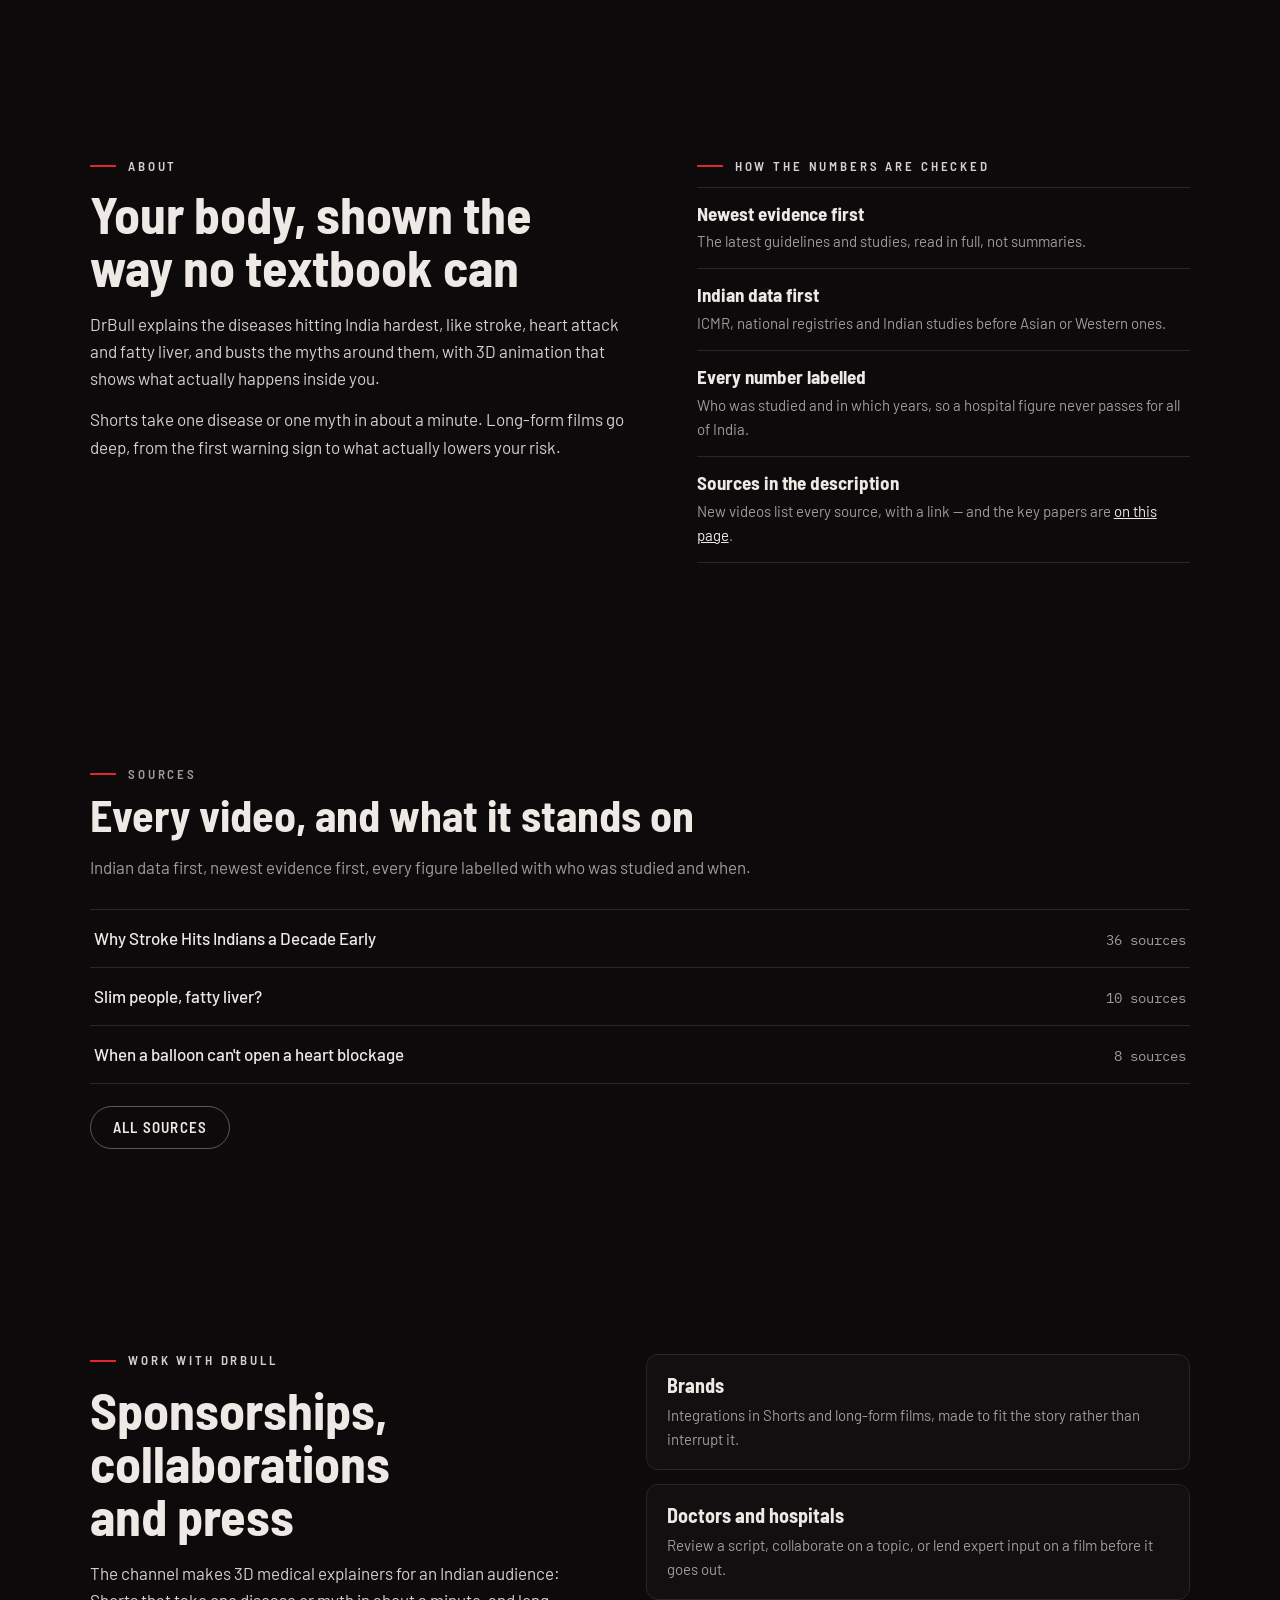
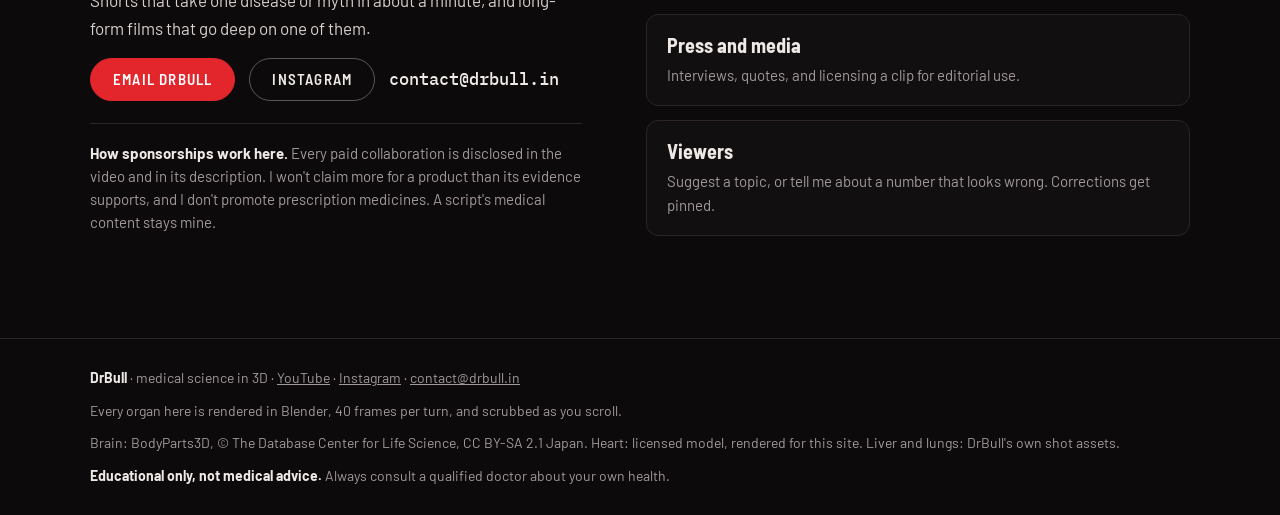
==== commit 6d48bde4: "Library: the MotoGP arm pump, baby reflexes and Bhulkar Bhi (Heart Attack, STI) Shorts, their thumbn" ====
--- a/index.html
+++ b/index.html
@@ -481,13 +481,13 @@
     liver: [["Z5EjyxR95s8", "Slim people, fatty liver?", "1:03"]],
     lungs: [["wRpocbipLiI", "When a 6-year-old gets a smoker's lung disease", "1:38"]],
   };
-  const RAIL = [["Jz0zU2VWWV8", "Trumpet phoonkne par gardan mein ubhar? | Laryngocele", "30 Oct", "0:42"],
+  const RAIL = [["PAApZOZjcRk", "MotoGP arm pump: race mein haath kyun jawab de deta hai?", "16 Nov", "0:51"],
+                ["ohhzfJ8kRlk", "Why Babies Throw Their Arms Out When Falling 👶", "10 Nov", "0:34"],
+                ["ayWH2A2cVIE", "Bhulkar Bhi Ye Galtiyan Mat Karna | Part 2: Heart Attack", "4 Nov", "0:54"],
+                ["OzfUMSDeXCg", "Bhulkar Bhi Ye Galtiyan Mat Karna | Part 1: STI", "2 Nov", "1:09"],
+                ["Jz0zU2VWWV8", "Trumpet phoonkne par gardan mein ubhar? | Laryngocele", "30 Oct", "0:42"],
                 ["HNAXtOwDzHc", "Iron lung: jab polio vaccine nahi thi | World Polio Day", "24 Oct", "0:46"],
-                ["YAnX-E1Xpu0", "Foot drop kya hota hai? Pair par pair rakhne se bhi ho sakta hai", "18 Oct", "0:33"],
-                ["prvDm_X420I", "Roz ki cholesterol goli ya ek drip? Naya gene-edit trial", "15 Oct", "1:18"],
-                ["LDWQSzKXW5E", "Spinal Anesthesia in 3D 💉 Every layer the needle passes", "11 Oct", "0:56"],
-                ["yeavI7MUoEk", "Trendelenburg gait: the limp of a weak hip", "25 Sep", "0:30"],
-                ["E9nnMc5C-sM", "Walking built the most bone. It didn't significantly cut fractures.", "23 Sep", "1:01"]];
+                ["YAnX-E1Xpu0", "Foot drop kya hota hai? Pair par pair rakhne se bhi ho sakta hai", "18 Oct", "0:33"]];
   const el = (t, c, x) => { const e = document.createElement(t); if (c) e.className = c; if (x != null) e.textContent = x; return e; };
   const link = (id, film) => { const a = el("a"); a.href = film ? "https://www.youtube.com/watch?v=" + id : "https://www.youtube.com/shorts/" + id; a.target = "_blank"; a.rel = "noopener"; return a; };
 
@@ -526,6 +526,10 @@
   // Titles cleaned of hashtags. [id, title, date, length, topic, long-form?]
   (function () {
     const VIDEOS = [
+      ["PAApZOZjcRk", "MotoGP arm pump: race mein haath kyun jawab de deta hai?", "2026-11-16", "0:51", "body"],
+      ["ohhzfJ8kRlk", "Why Babies Throw Their Arms Out When Falling 👶", "2026-11-10", "0:34", "body"],
+      ["ayWH2A2cVIE", "Bhulkar Bhi Ye Galtiyan Mat Karna | Part 2: Heart Attack", "2026-11-04", "0:54", "heart"],
+      ["OzfUMSDeXCg", "Bhulkar Bhi Ye Galtiyan Mat Karna | Part 1: STI", "2026-11-02", "1:09", "body"],
       ["Jz0zU2VWWV8", "Trumpet phoonkne par gardan mein ubhar? | Laryngocele", "2026-10-30", "0:42", "body"],
       ["HNAXtOwDzHc", "Iron lung: jab polio vaccine nahi thi | World Polio Day", "2026-10-24", "0:46", "body"],
       ["YAnX-E1Xpu0", "Foot drop kya hota hai? Pair par pair rakhne se bhi ho sakta hai", "2026-10-18", "0:33", "body"],
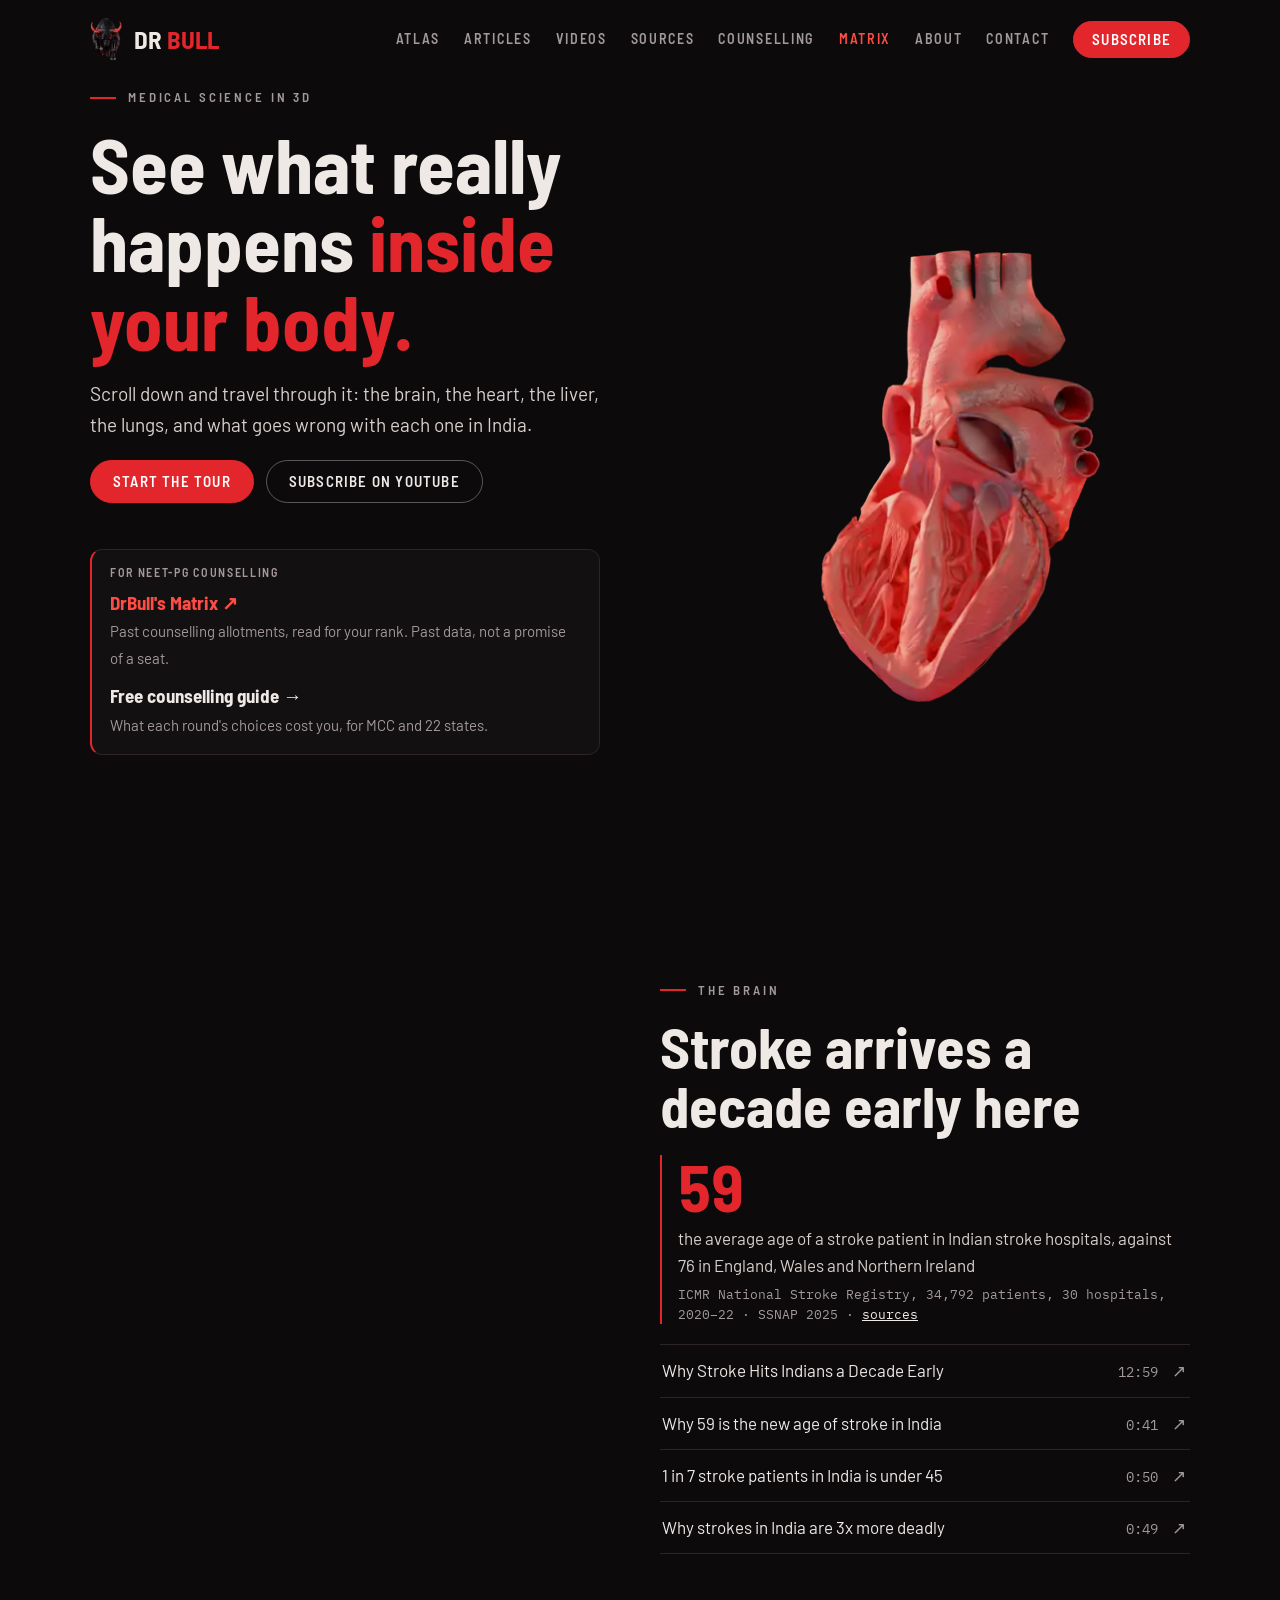
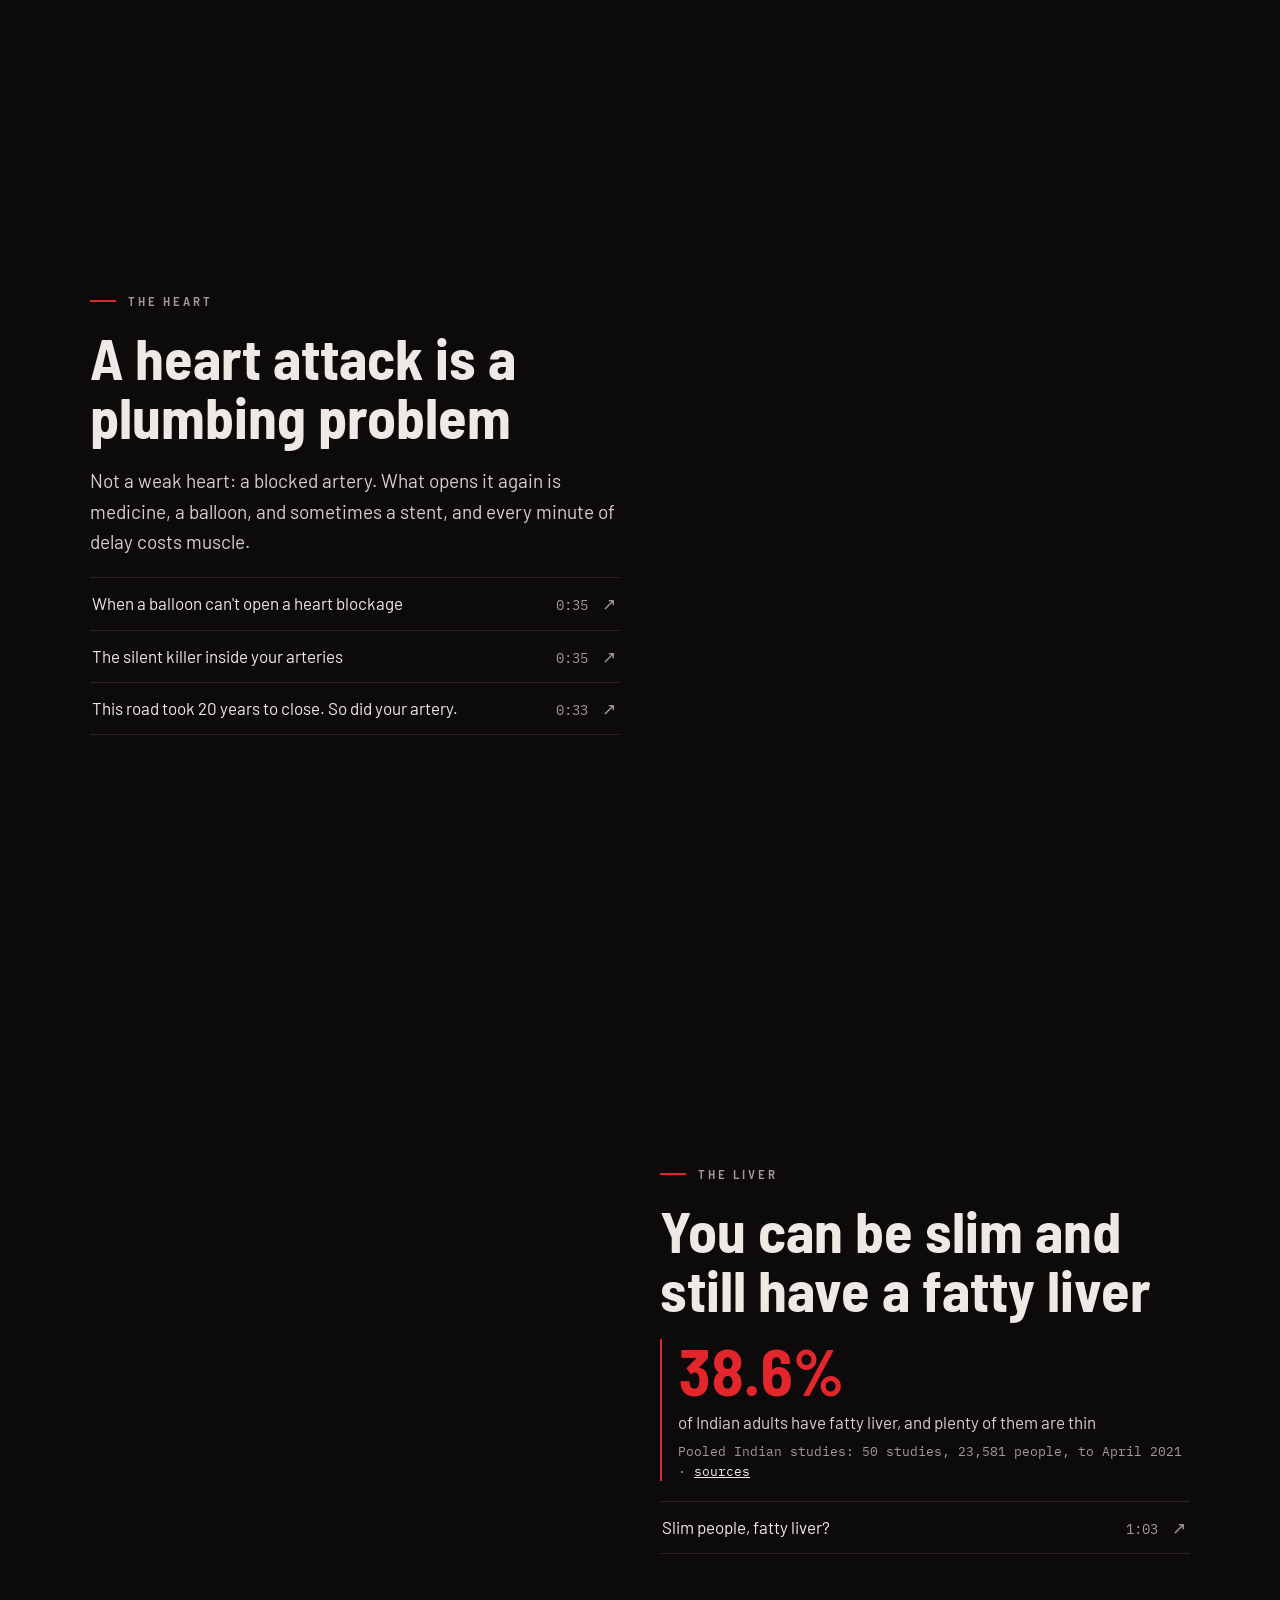
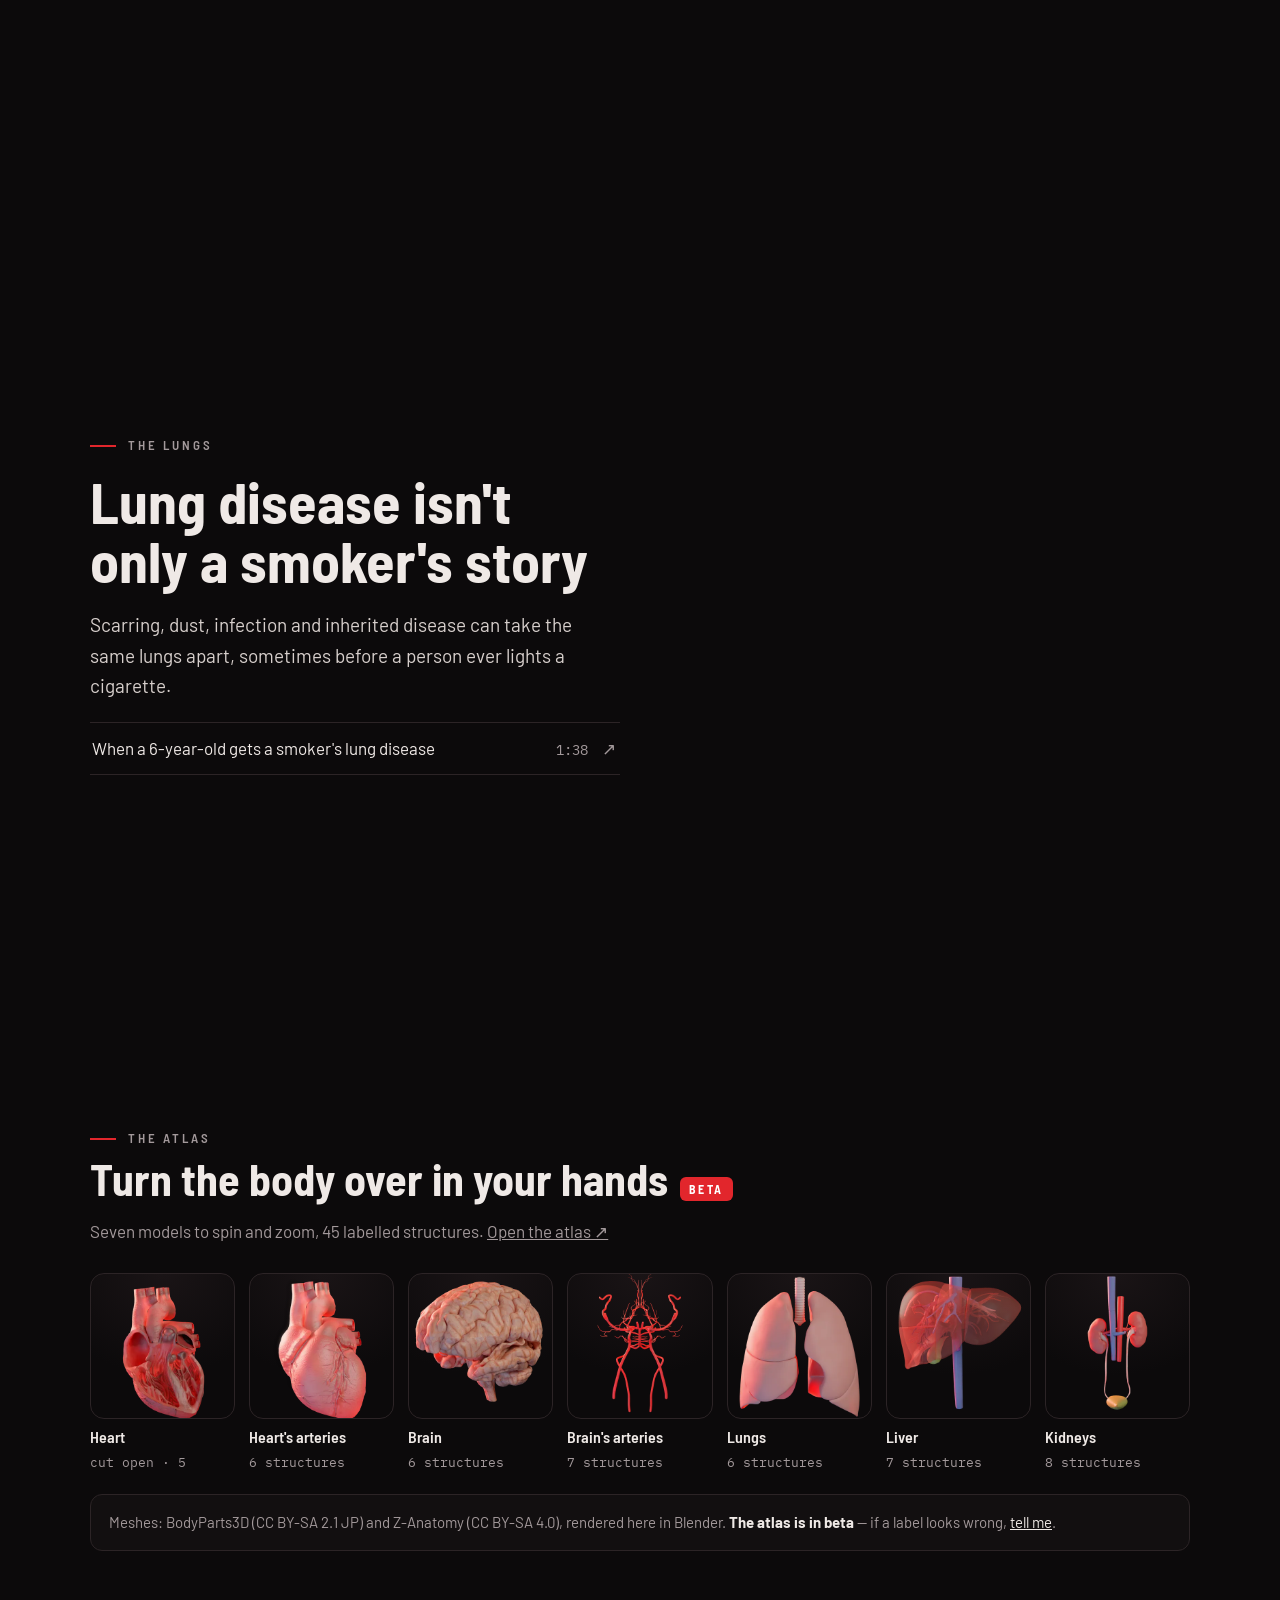
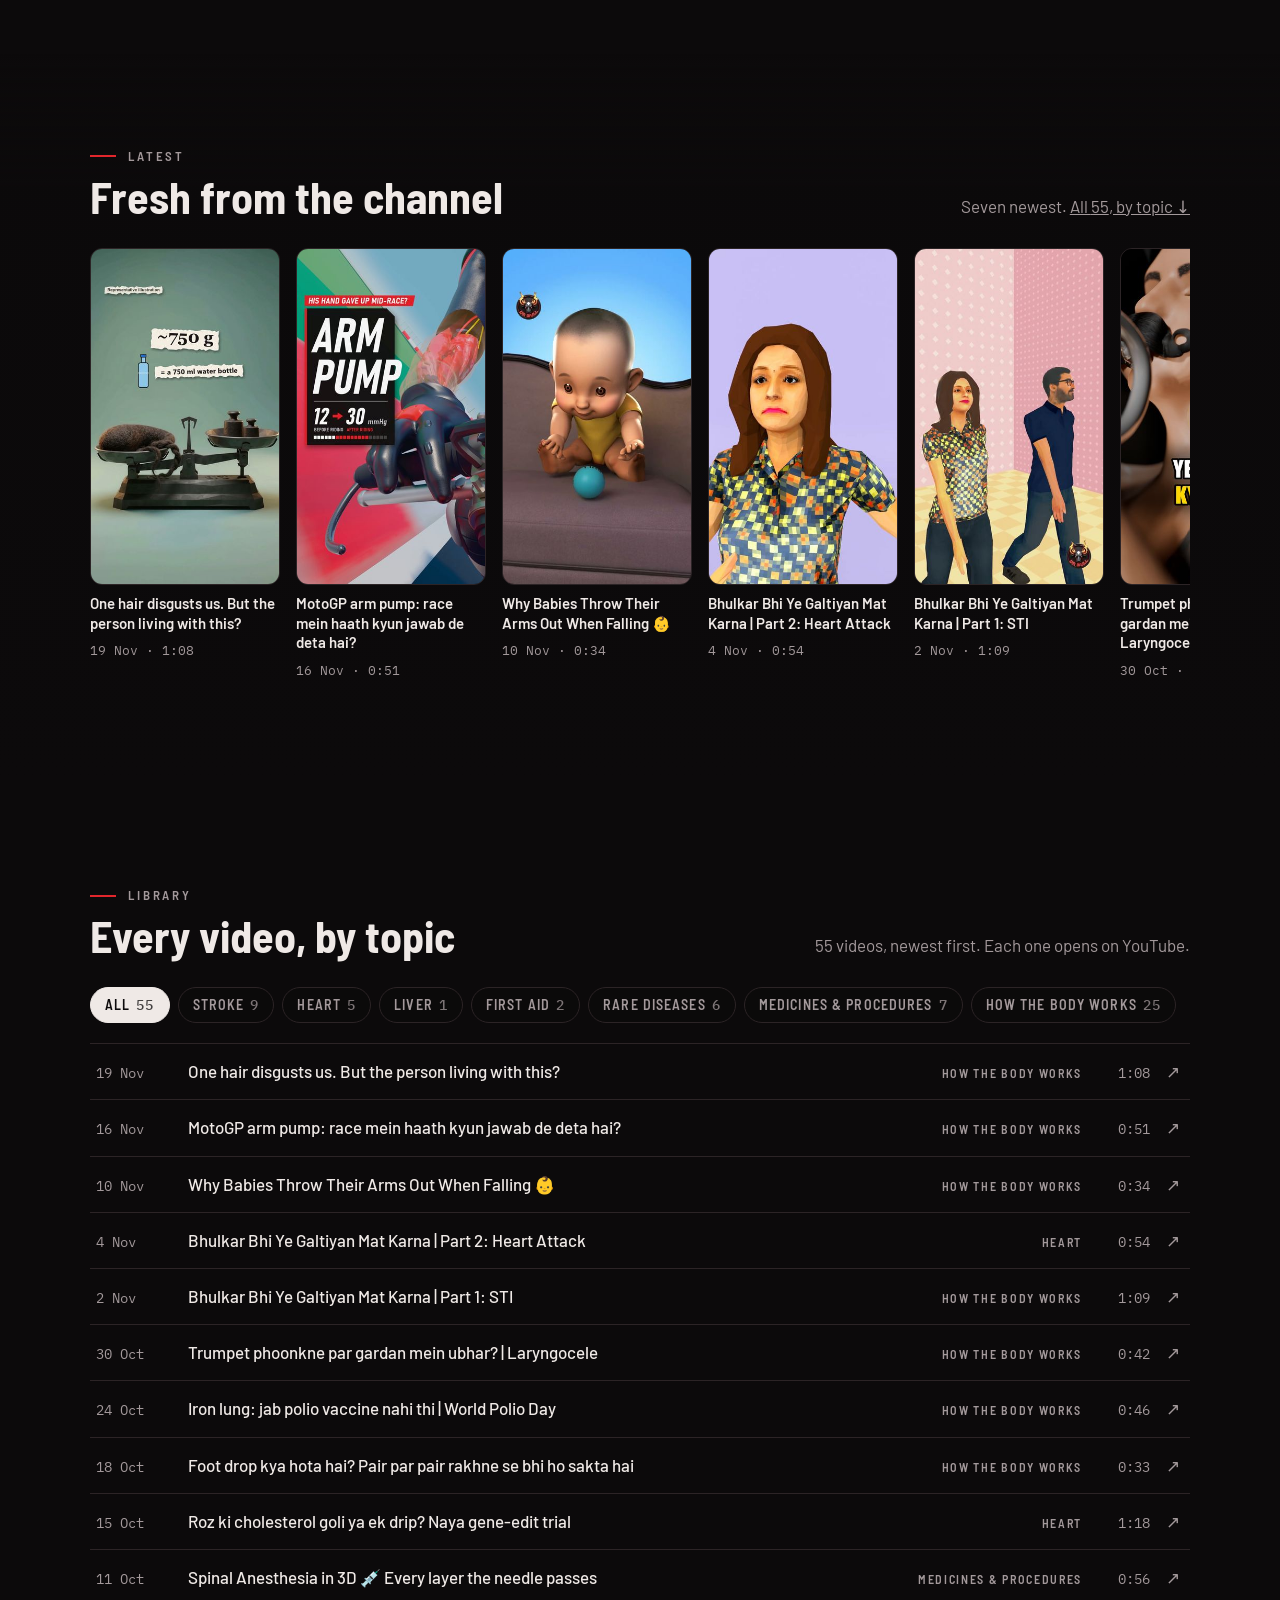
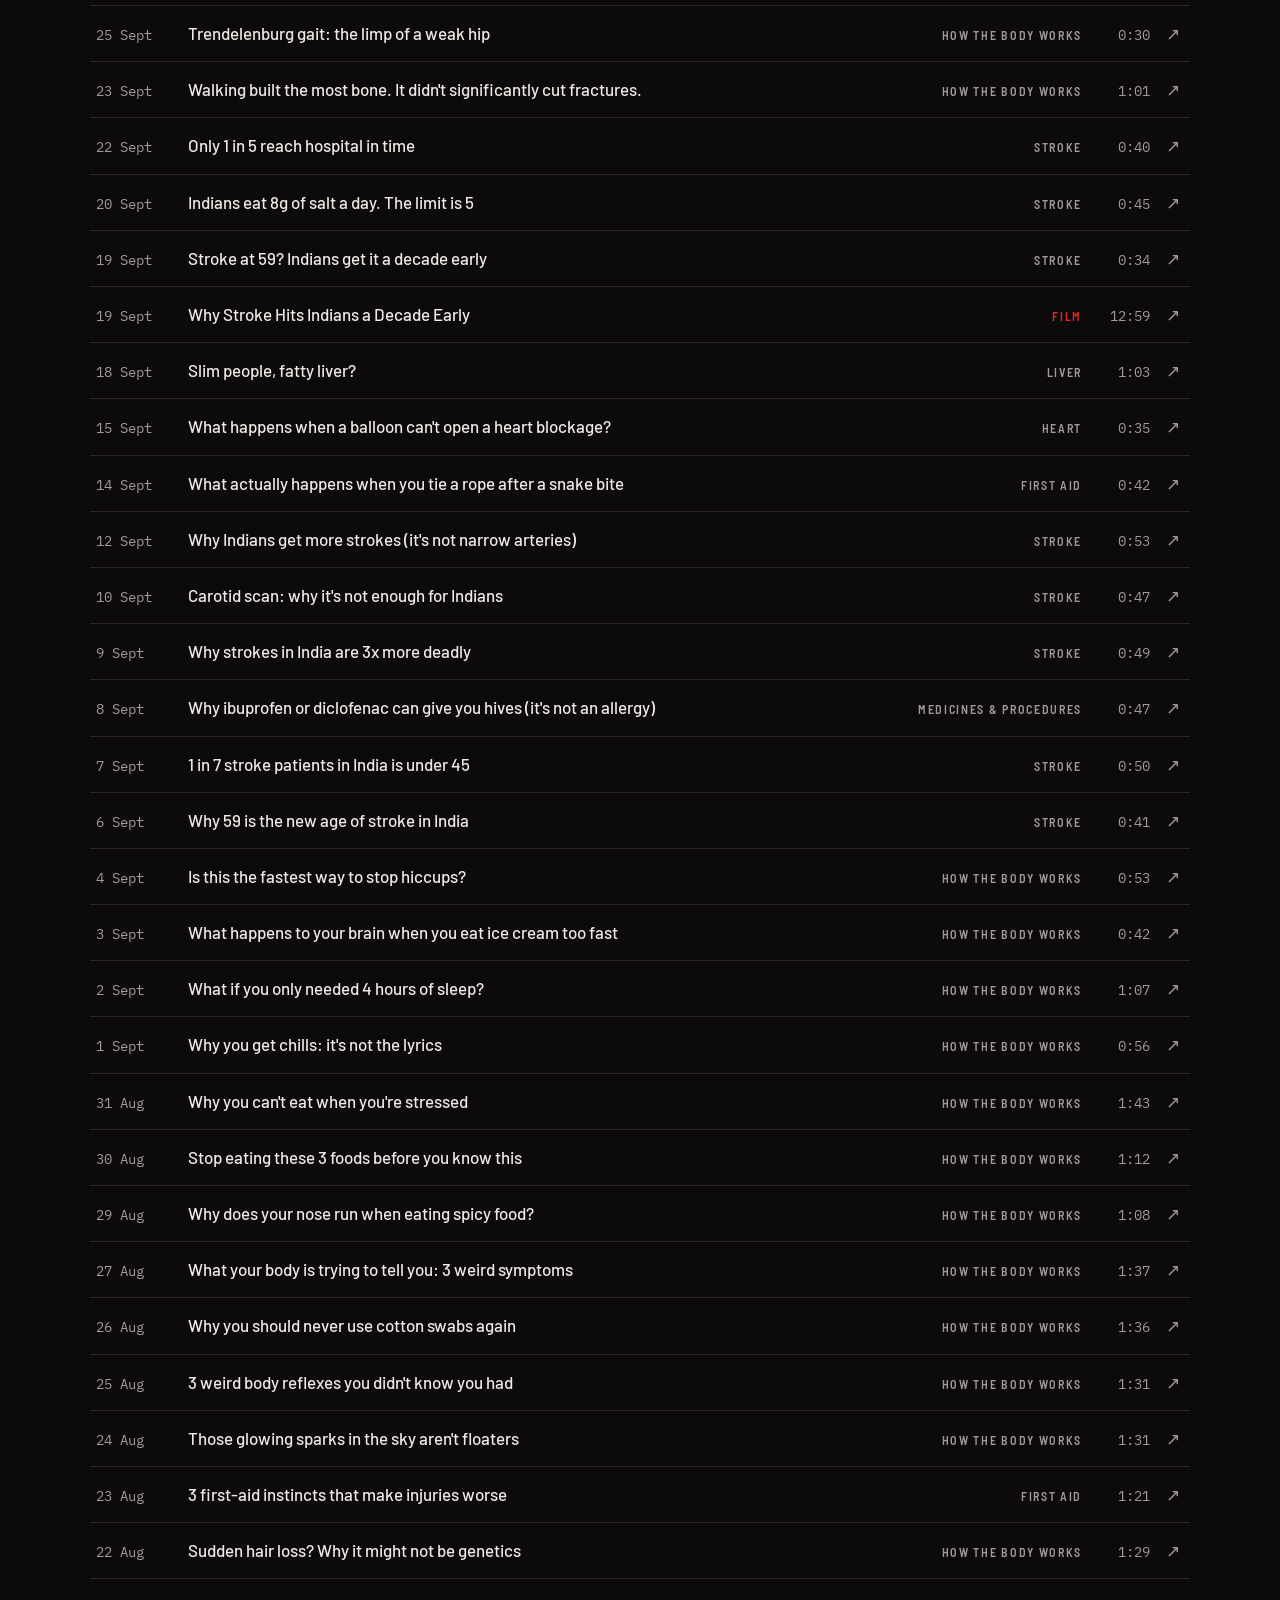
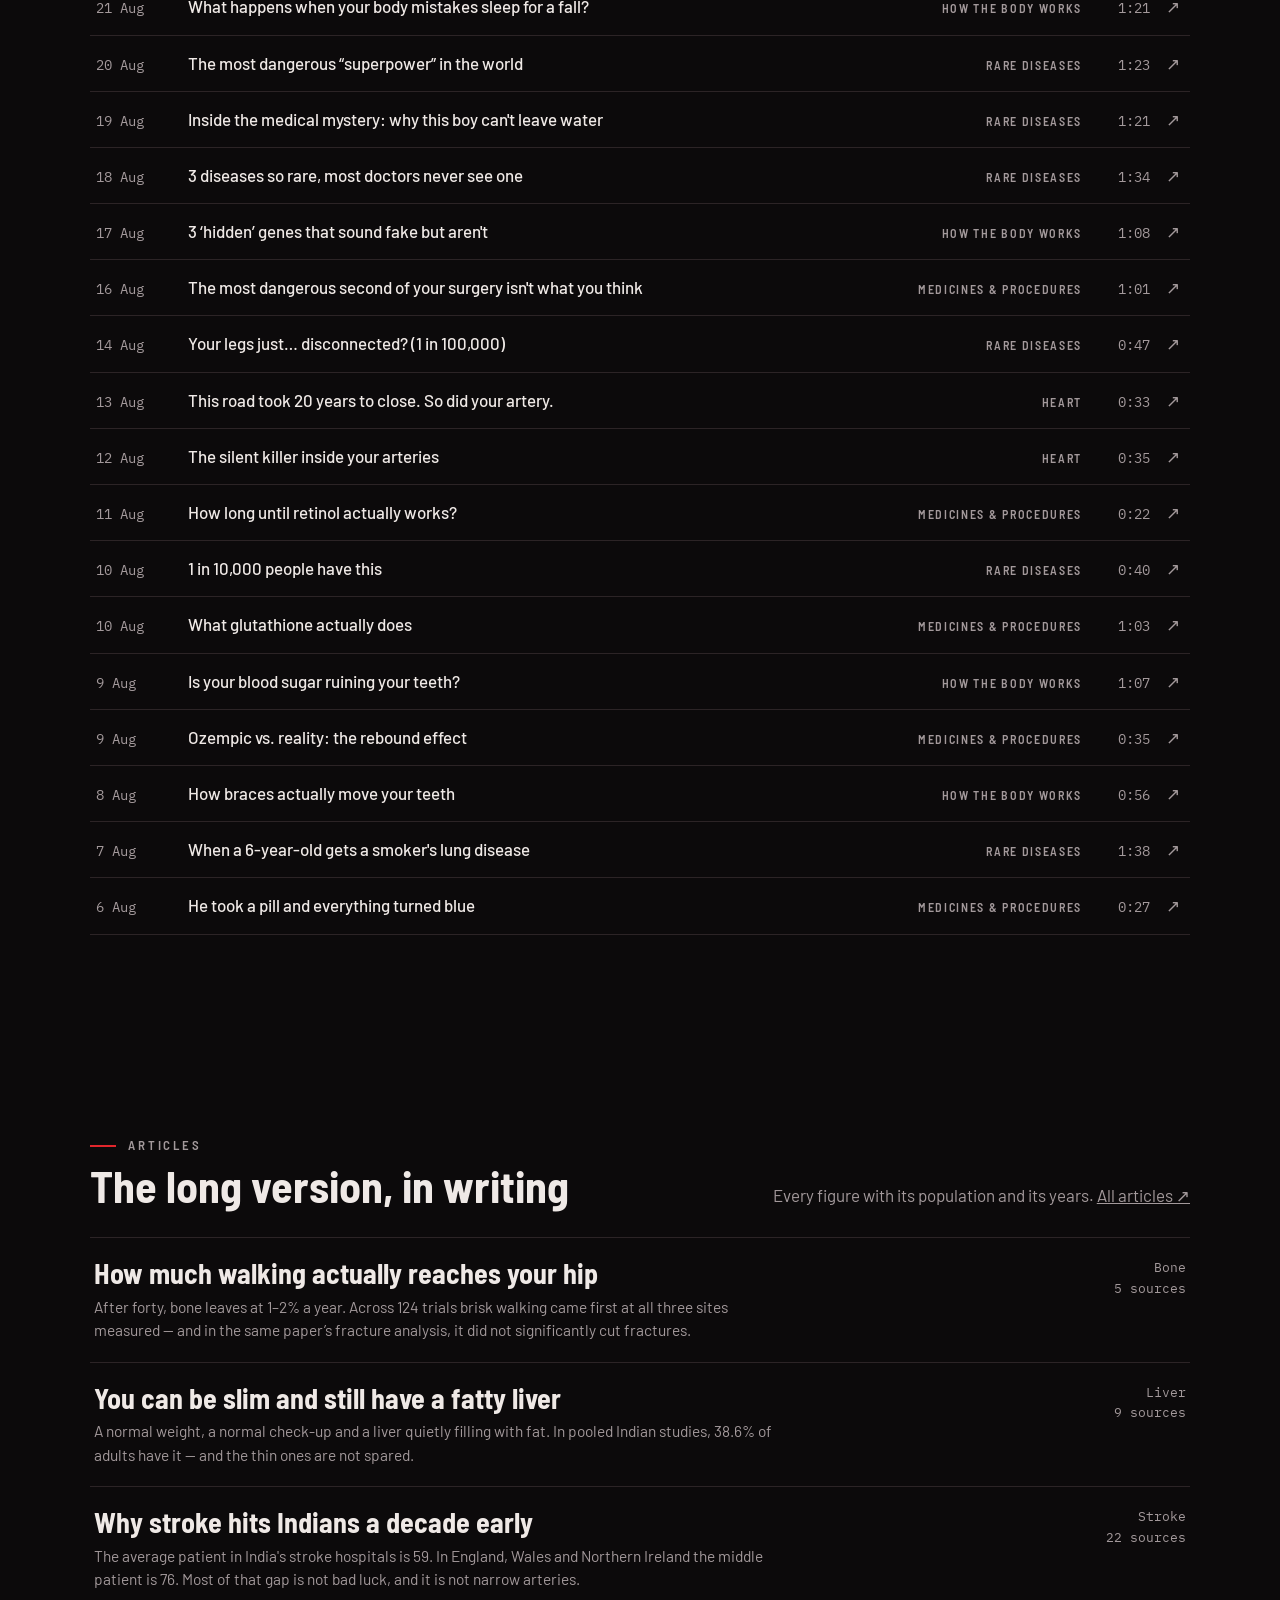
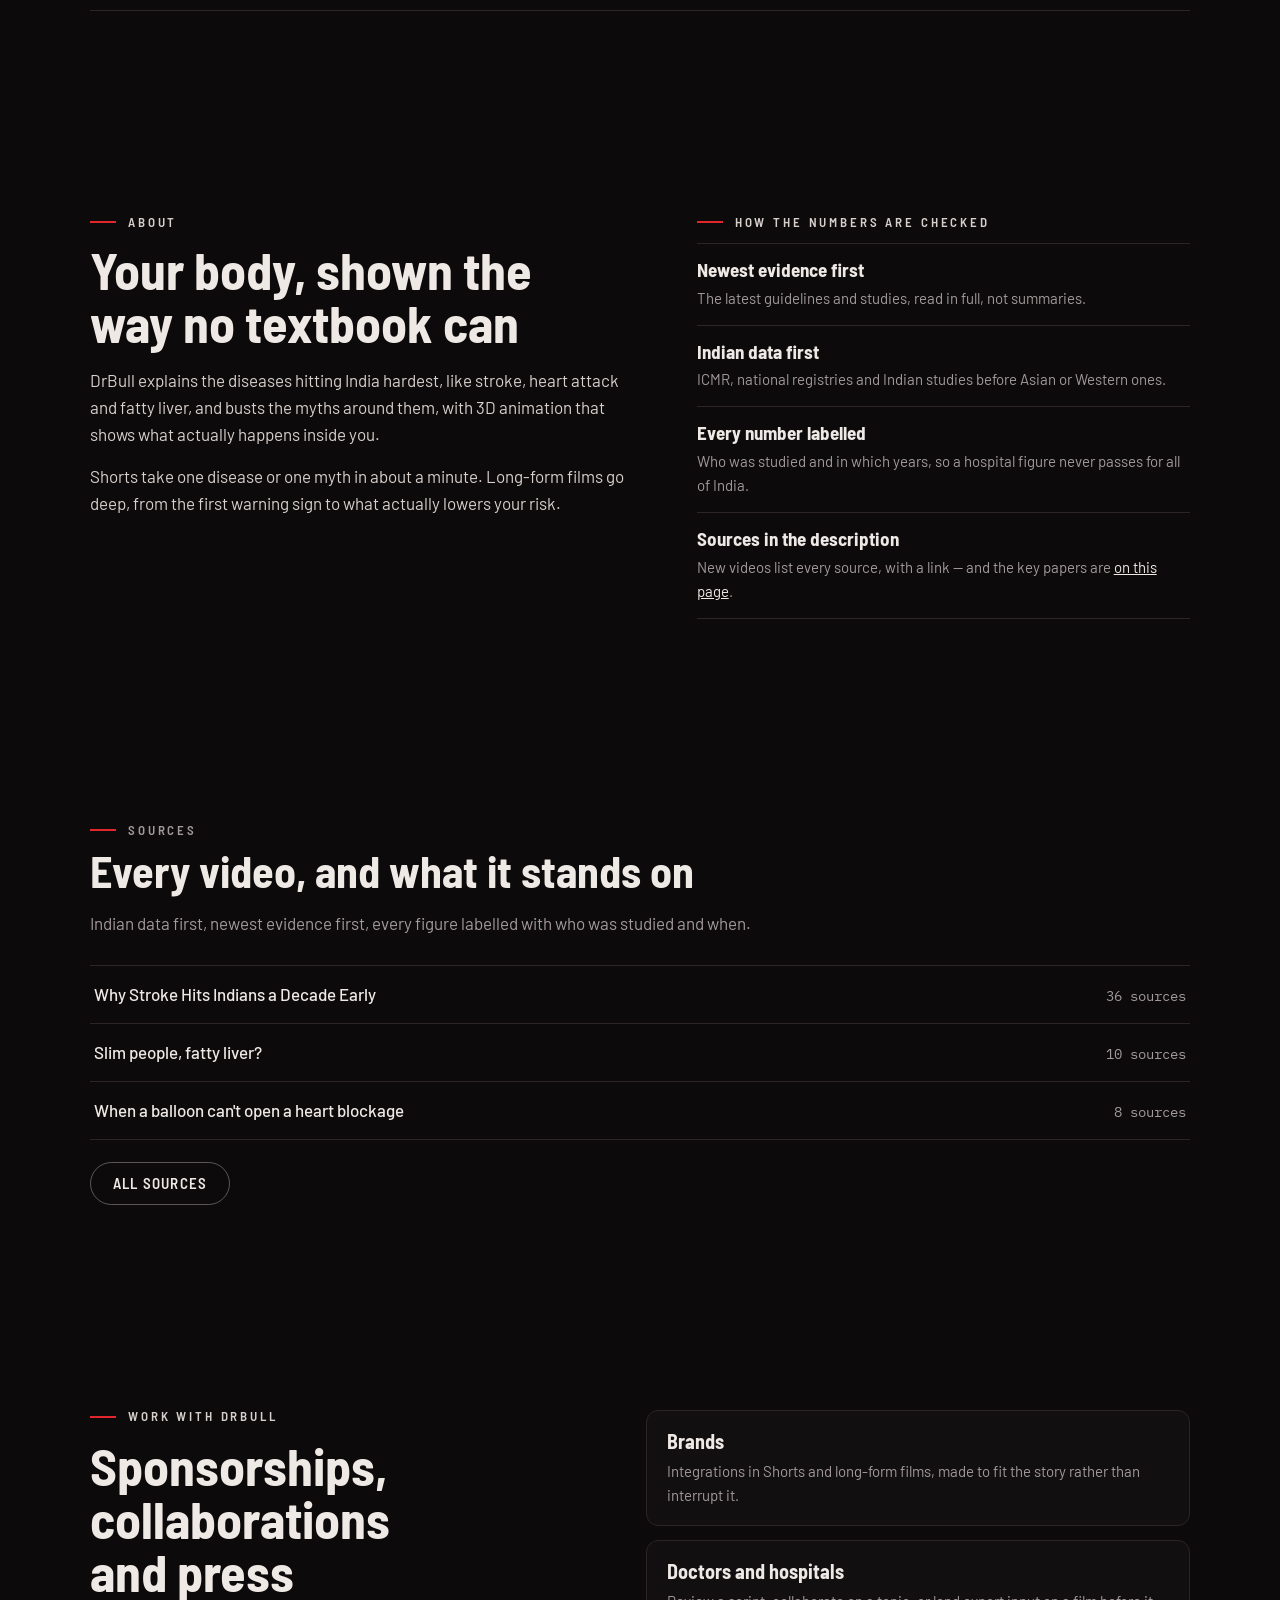
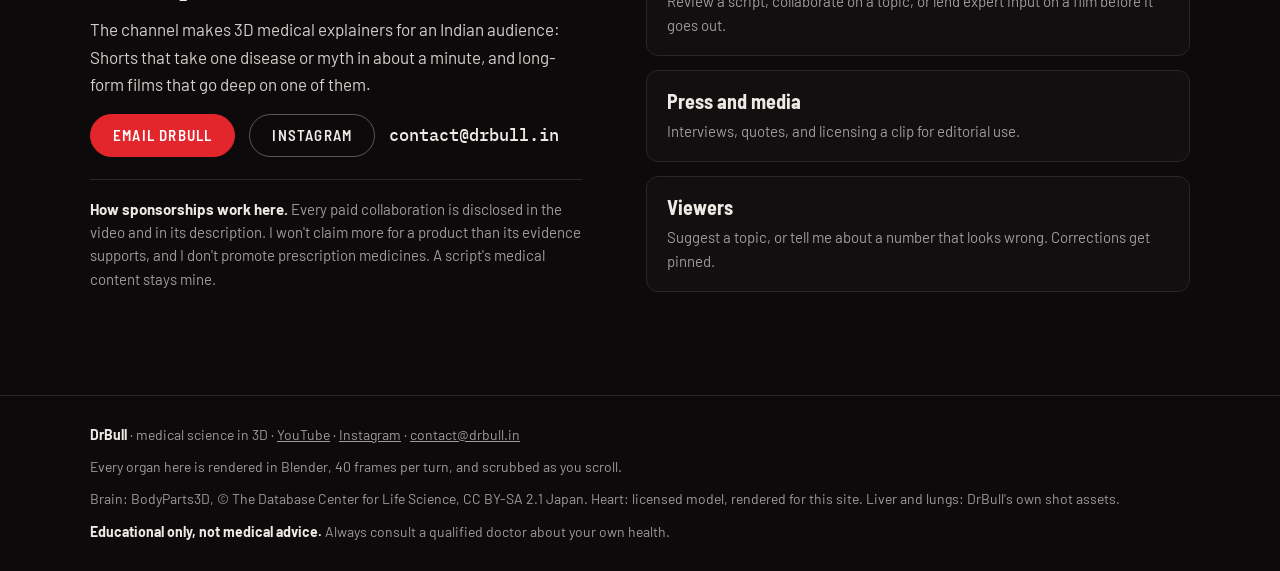
==== commit b1e77a4c: "Library: the hair-pulling / trichobezoar Short (COTUamzSuQU), its thumbnail and its sources section " ====
--- a/index.html
+++ b/index.html
@@ -481,13 +481,13 @@
     liver: [["Z5EjyxR95s8", "Slim people, fatty liver?", "1:03"]],
     lungs: [["wRpocbipLiI", "When a 6-year-old gets a smoker's lung disease", "1:38"]],
   };
-  const RAIL = [["PAApZOZjcRk", "MotoGP arm pump: race mein haath kyun jawab de deta hai?", "16 Nov", "0:51"],
+  const RAIL = [["COTUamzSuQU", "One hair disgusts us. But the person living with this?", "19 Nov", "1:08"],
+                ["PAApZOZjcRk", "MotoGP arm pump: race mein haath kyun jawab de deta hai?", "16 Nov", "0:51"],
                 ["ohhzfJ8kRlk", "Why Babies Throw Their Arms Out When Falling 👶", "10 Nov", "0:34"],
                 ["ayWH2A2cVIE", "Bhulkar Bhi Ye Galtiyan Mat Karna | Part 2: Heart Attack", "4 Nov", "0:54"],
                 ["OzfUMSDeXCg", "Bhulkar Bhi Ye Galtiyan Mat Karna | Part 1: STI", "2 Nov", "1:09"],
                 ["Jz0zU2VWWV8", "Trumpet phoonkne par gardan mein ubhar? | Laryngocele", "30 Oct", "0:42"],
-                ["HNAXtOwDzHc", "Iron lung: jab polio vaccine nahi thi | World Polio Day", "24 Oct", "0:46"],
-                ["YAnX-E1Xpu0", "Foot drop kya hota hai? Pair par pair rakhne se bhi ho sakta hai", "18 Oct", "0:33"]];
+                ["HNAXtOwDzHc", "Iron lung: jab polio vaccine nahi thi | World Polio Day", "24 Oct", "0:46"]];
   const el = (t, c, x) => { const e = document.createElement(t); if (c) e.className = c; if (x != null) e.textContent = x; return e; };
   const link = (id, film) => { const a = el("a"); a.href = film ? "https://www.youtube.com/watch?v=" + id : "https://www.youtube.com/shorts/" + id; a.target = "_blank"; a.rel = "noopener"; return a; };
 
@@ -526,6 +526,7 @@
   // Titles cleaned of hashtags. [id, title, date, length, topic, long-form?]
   (function () {
     const VIDEOS = [
+      ["COTUamzSuQU", "One hair disgusts us. But the person living with this?", "2026-11-19", "1:08", "body"],
       ["PAApZOZjcRk", "MotoGP arm pump: race mein haath kyun jawab de deta hai?", "2026-11-16", "0:51", "body"],
       ["ohhzfJ8kRlk", "Why Babies Throw Their Arms Out When Falling 👶", "2026-11-10", "0:34", "body"],
       ["ayWH2A2cVIE", "Bhulkar Bhi Ye Galtiyan Mat Karna | Part 2: Heart Attack", "2026-11-04", "0:54", "heart"],
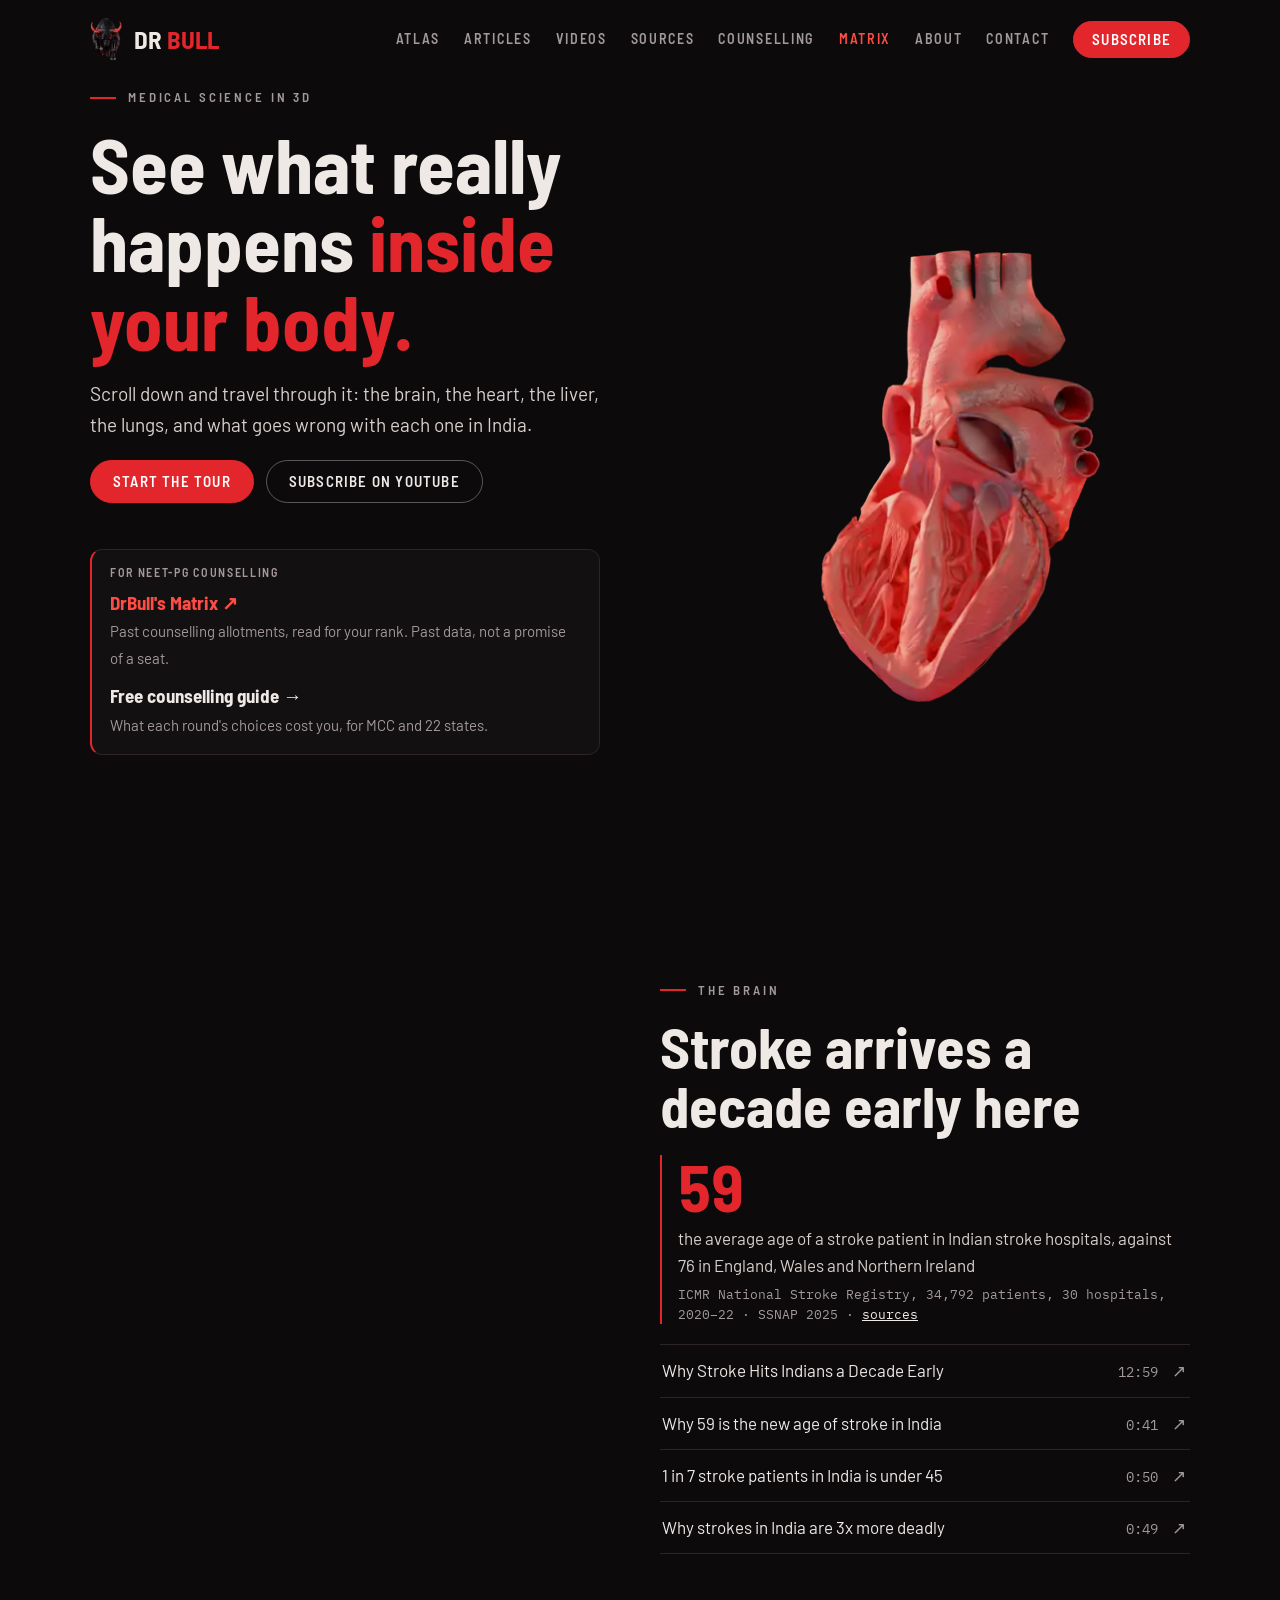
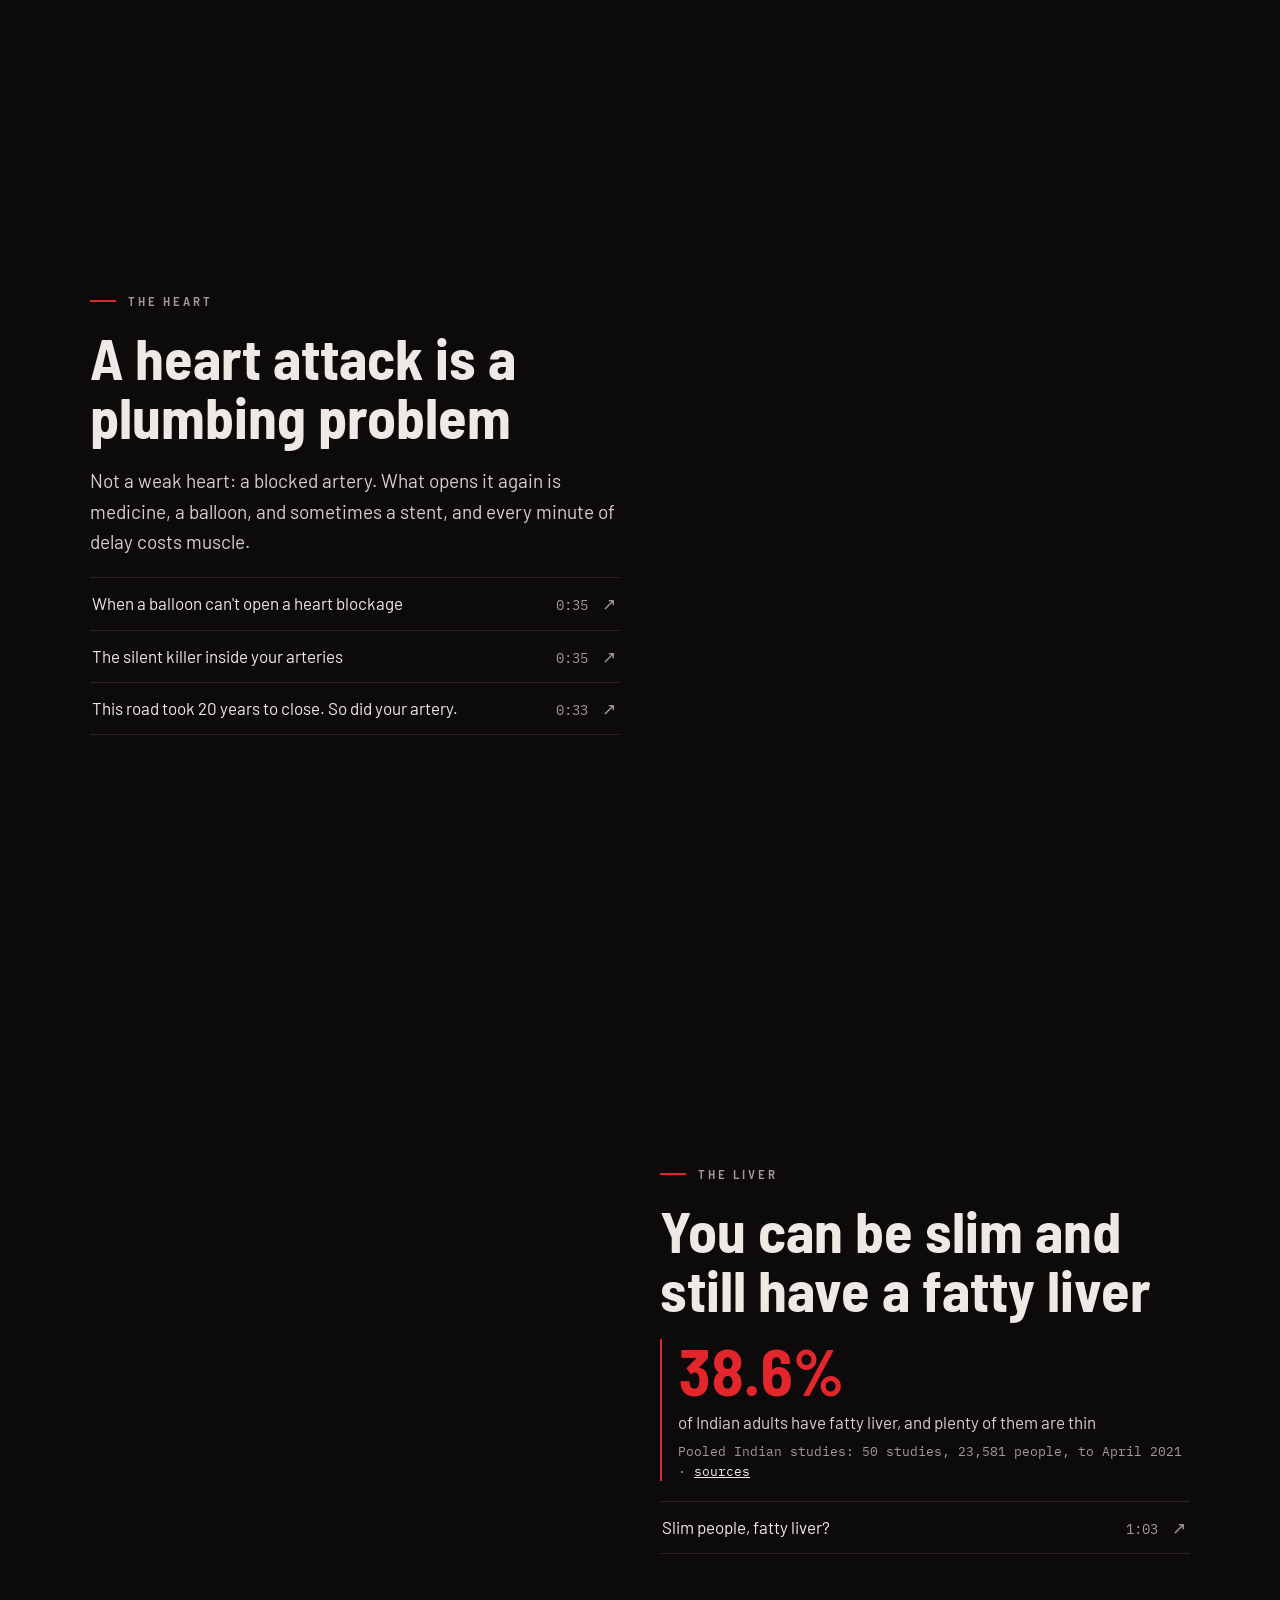
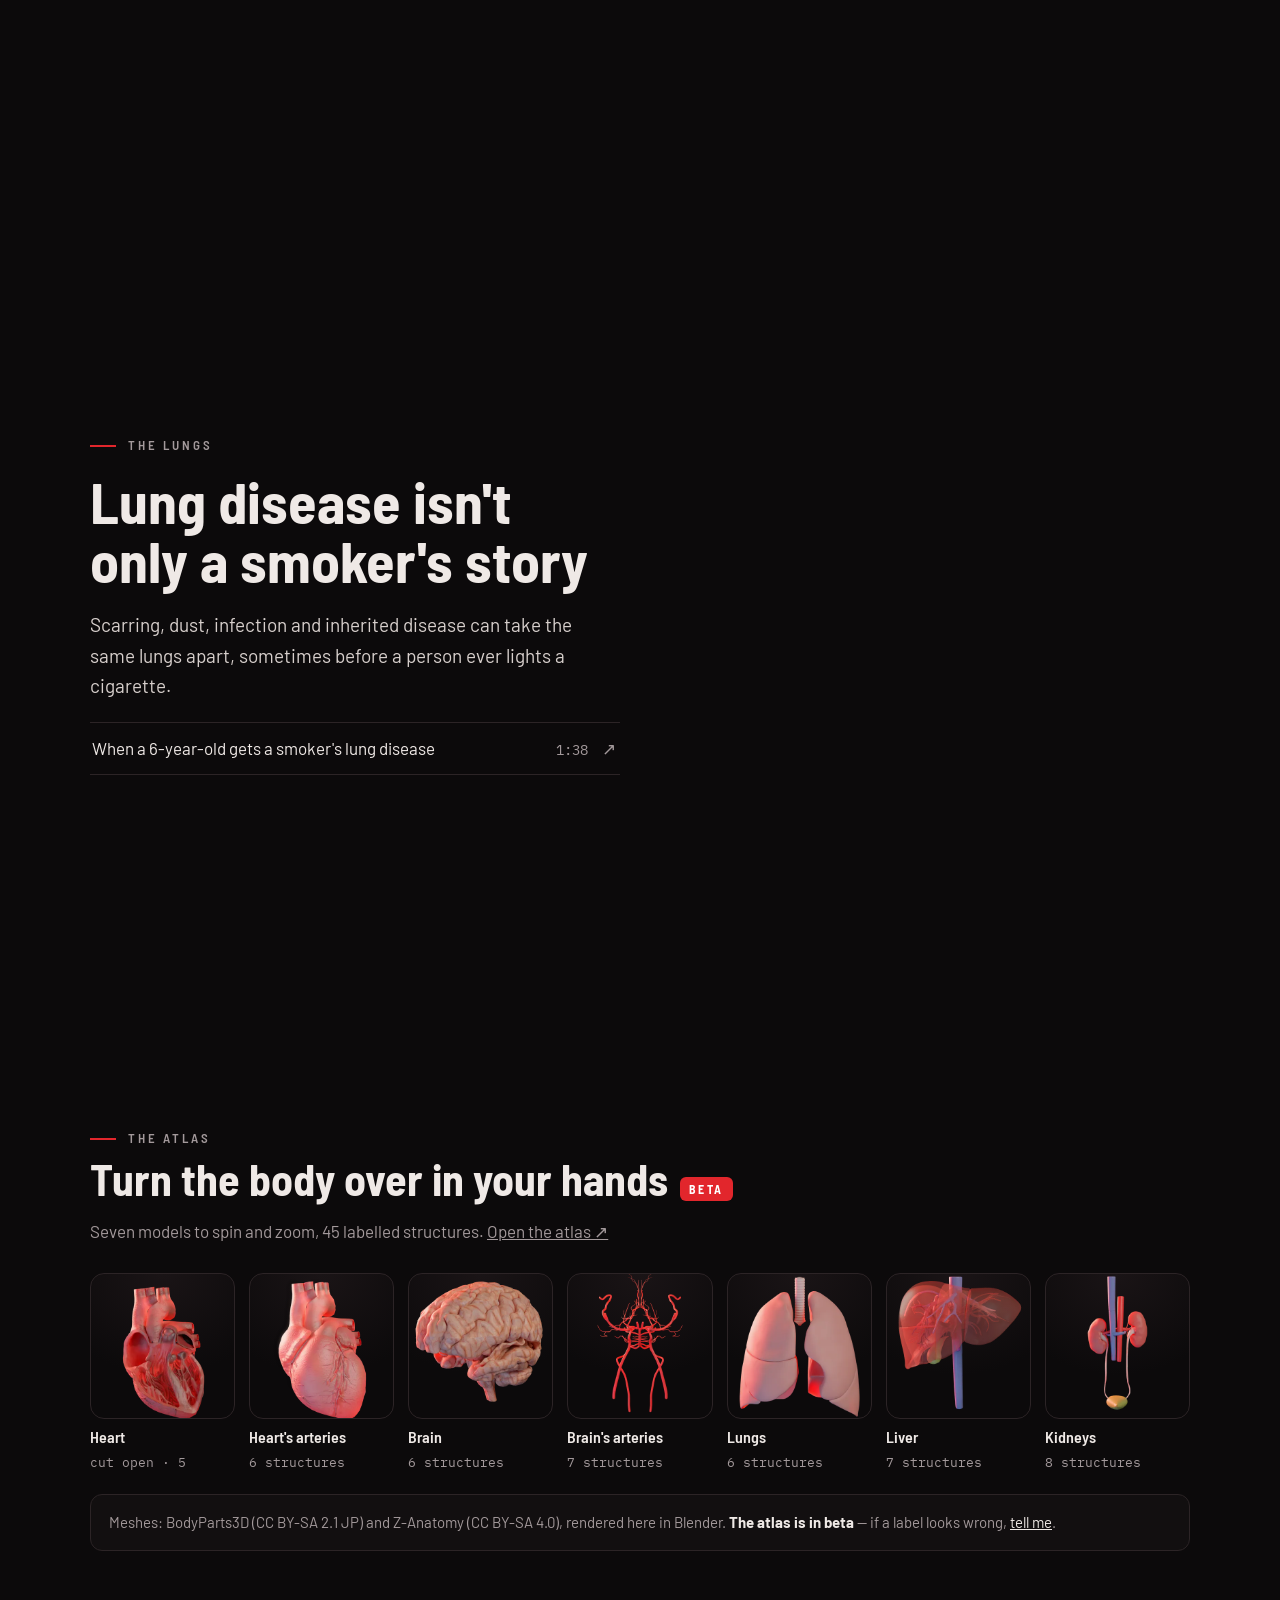
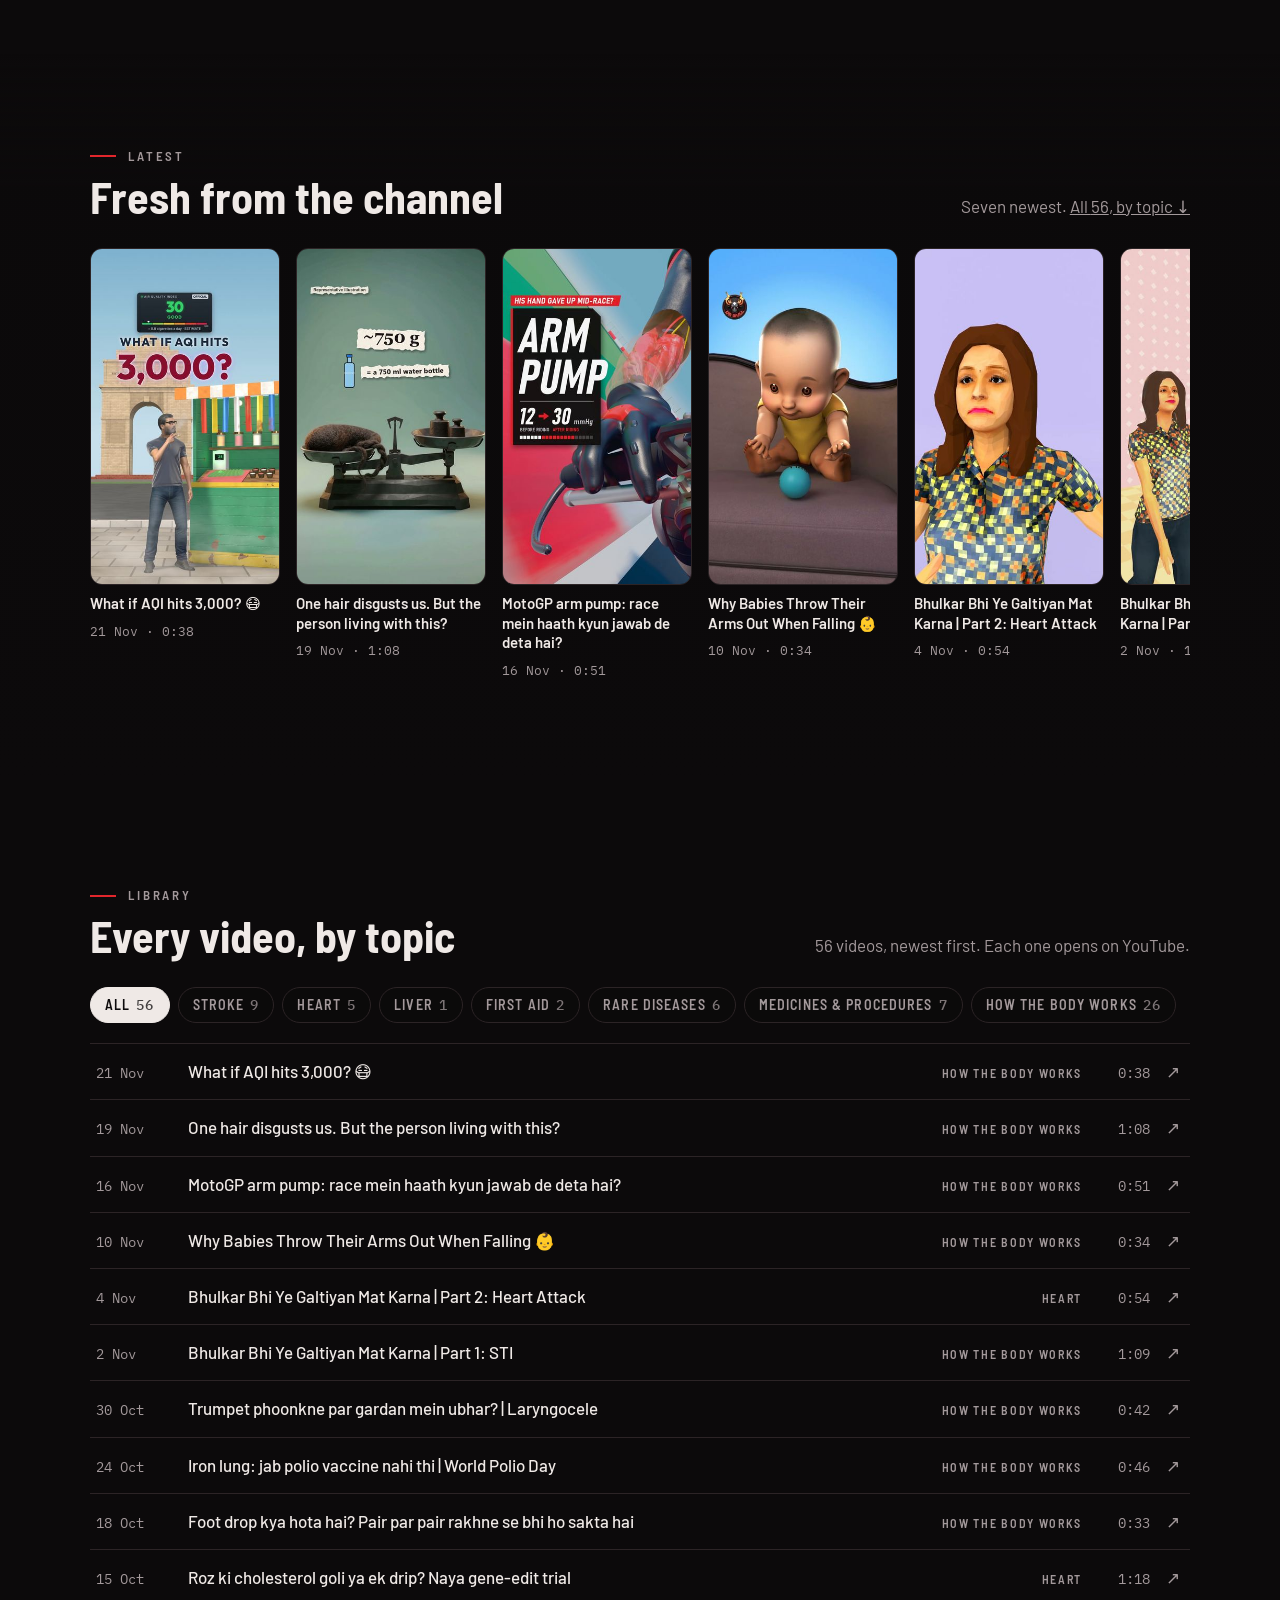
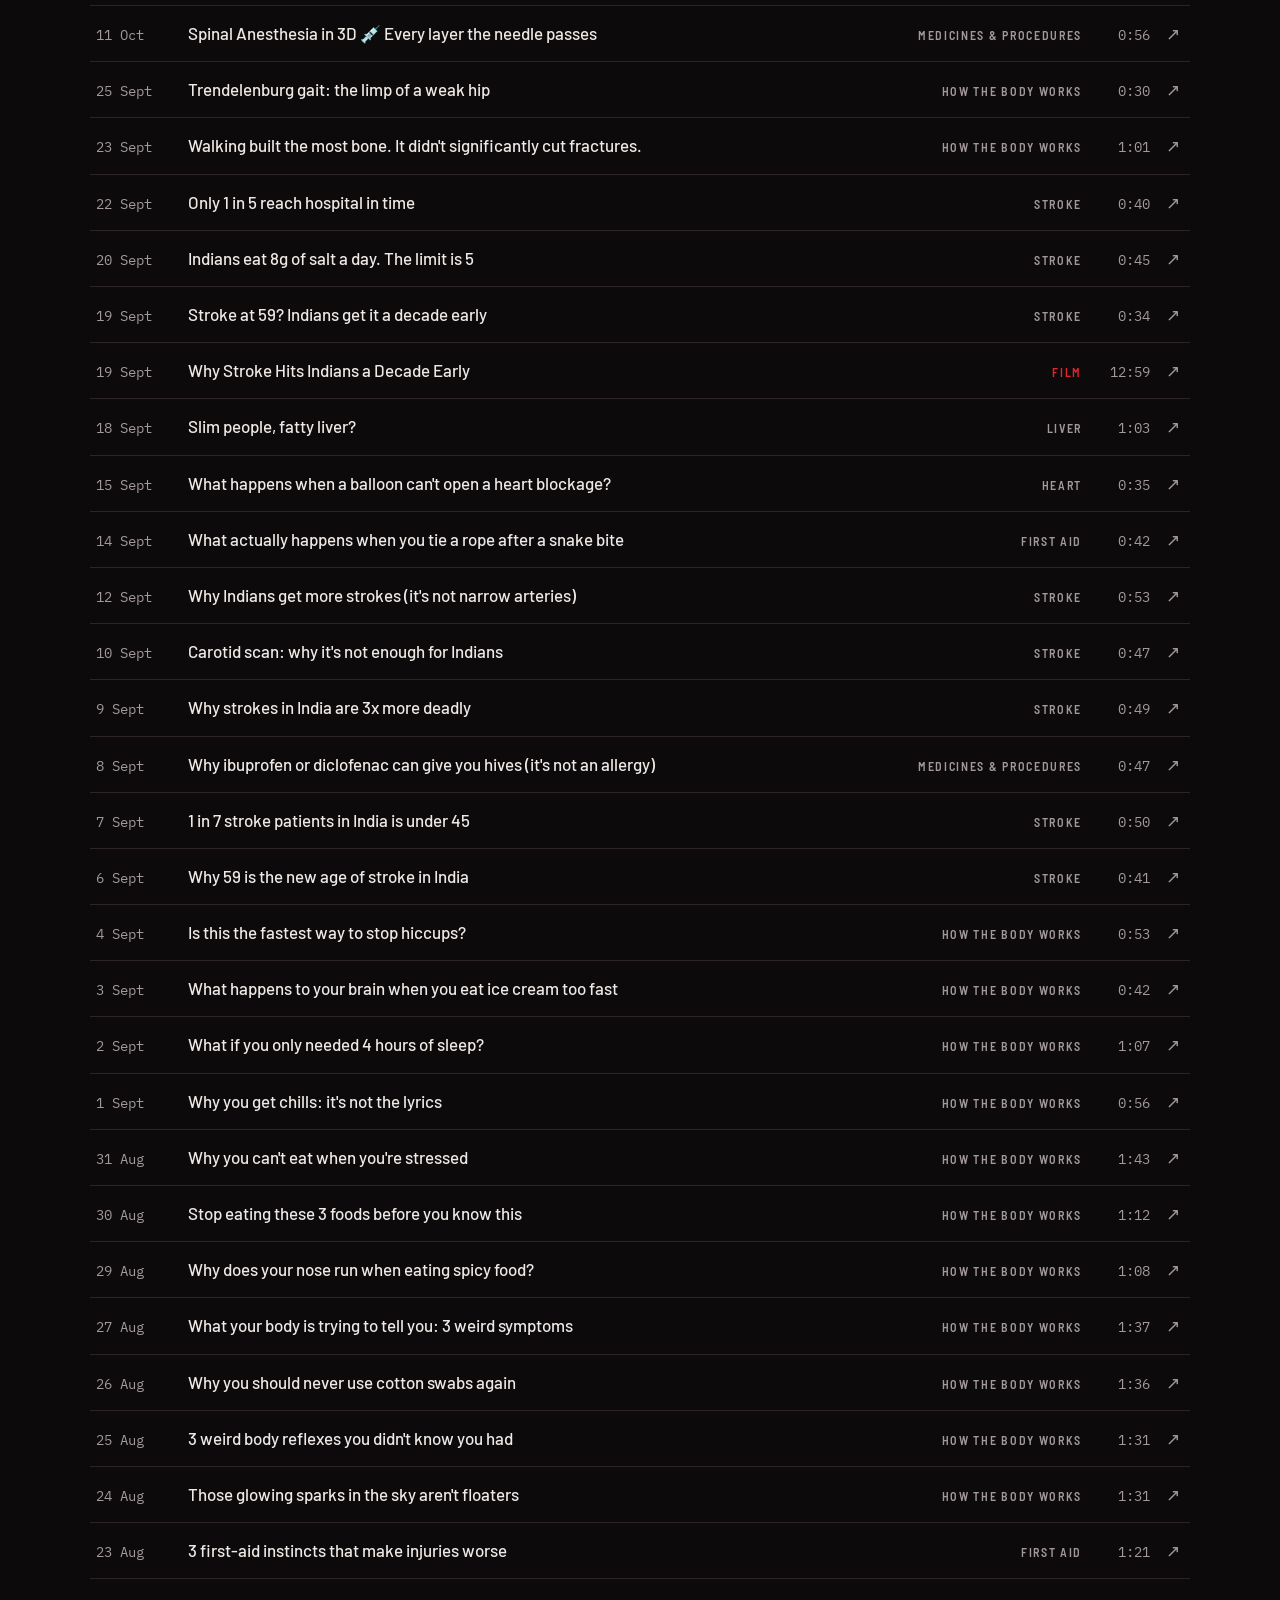
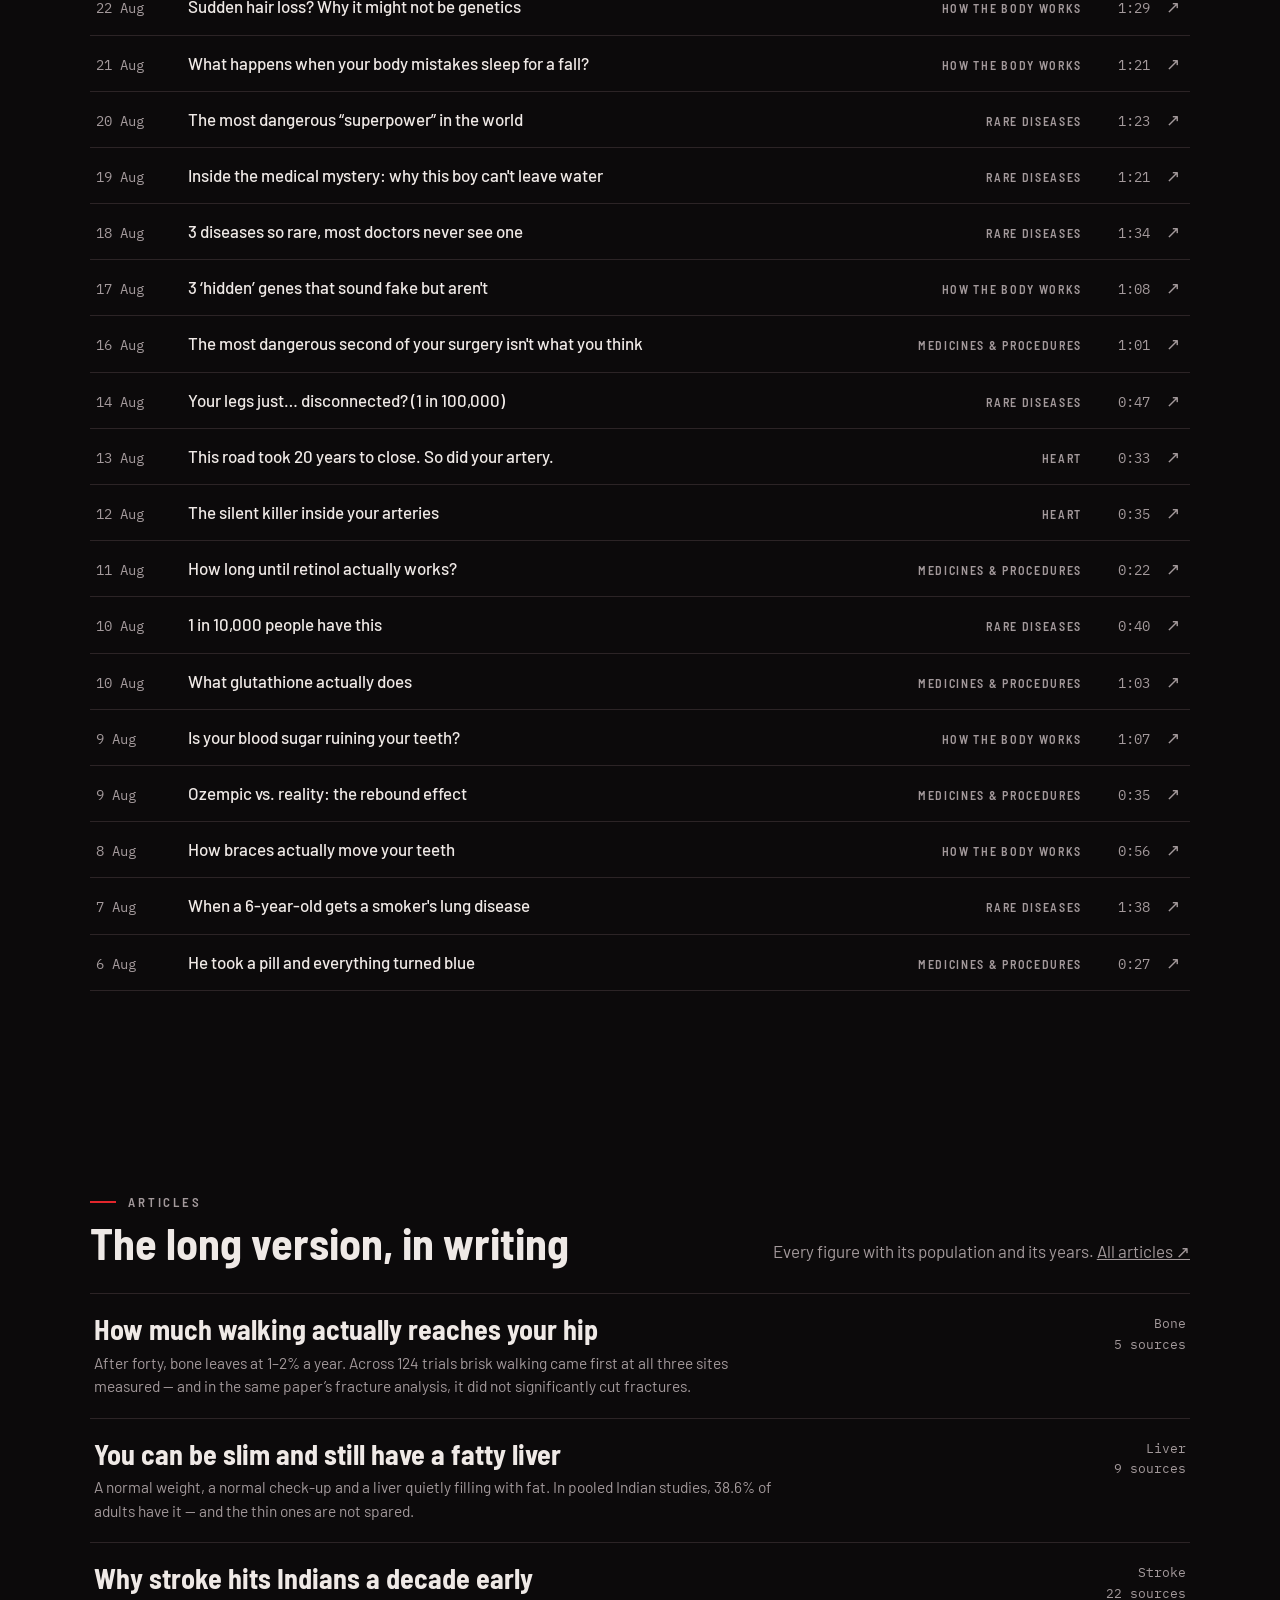
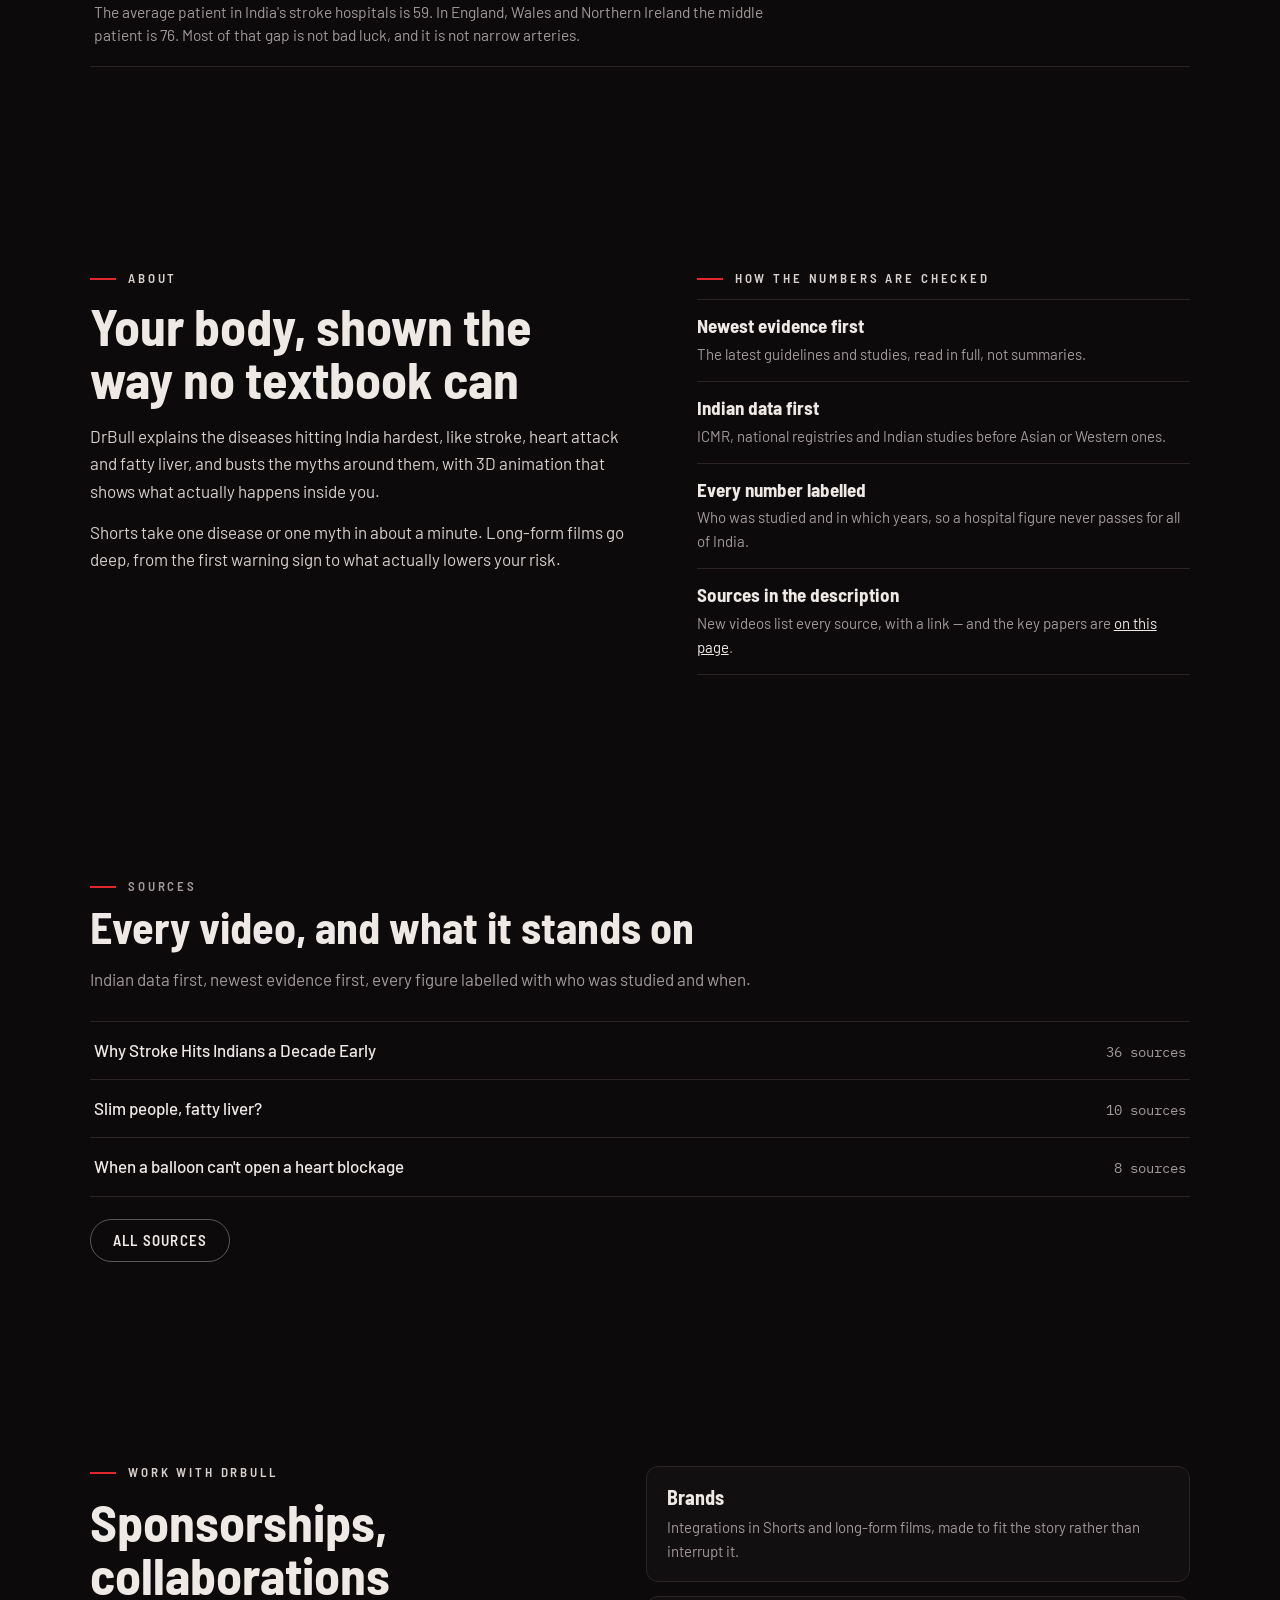
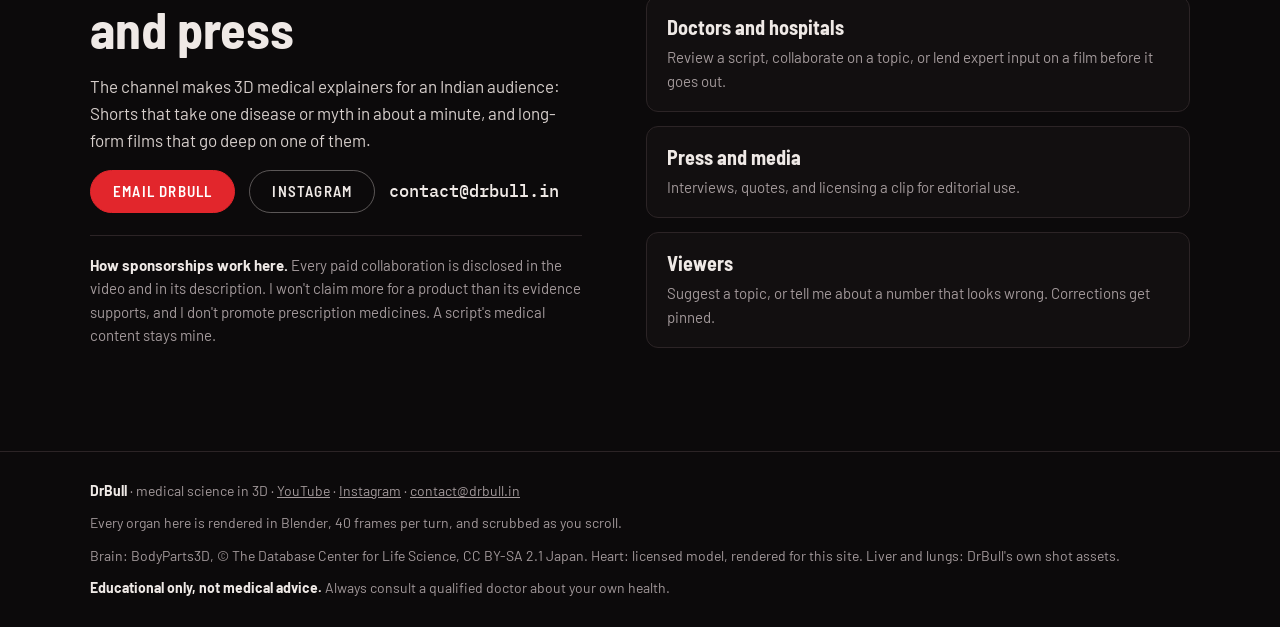
==== commit 6328c57f: "Library: the AQI 3,000 Short (Y1iEZLKMArA), its thumbnail and its sources section Co-Authored-By: Cl" ====
--- a/index.html
+++ b/index.html
@@ -481,13 +481,13 @@
     liver: [["Z5EjyxR95s8", "Slim people, fatty liver?", "1:03"]],
     lungs: [["wRpocbipLiI", "When a 6-year-old gets a smoker's lung disease", "1:38"]],
   };
-  const RAIL = [["COTUamzSuQU", "One hair disgusts us. But the person living with this?", "19 Nov", "1:08"],
+  const RAIL = [["Y1iEZLKMArA", "What if AQI hits 3,000? 😷", "21 Nov", "0:38"],
+                ["COTUamzSuQU", "One hair disgusts us. But the person living with this?", "19 Nov", "1:08"],
                 ["PAApZOZjcRk", "MotoGP arm pump: race mein haath kyun jawab de deta hai?", "16 Nov", "0:51"],
                 ["ohhzfJ8kRlk", "Why Babies Throw Their Arms Out When Falling 👶", "10 Nov", "0:34"],
                 ["ayWH2A2cVIE", "Bhulkar Bhi Ye Galtiyan Mat Karna | Part 2: Heart Attack", "4 Nov", "0:54"],
                 ["OzfUMSDeXCg", "Bhulkar Bhi Ye Galtiyan Mat Karna | Part 1: STI", "2 Nov", "1:09"],
-                ["Jz0zU2VWWV8", "Trumpet phoonkne par gardan mein ubhar? | Laryngocele", "30 Oct", "0:42"],
-                ["HNAXtOwDzHc", "Iron lung: jab polio vaccine nahi thi | World Polio Day", "24 Oct", "0:46"]];
+                ["Jz0zU2VWWV8", "Trumpet phoonkne par gardan mein ubhar? | Laryngocele", "30 Oct", "0:42"]];
   const el = (t, c, x) => { const e = document.createElement(t); if (c) e.className = c; if (x != null) e.textContent = x; return e; };
   const link = (id, film) => { const a = el("a"); a.href = film ? "https://www.youtube.com/watch?v=" + id : "https://www.youtube.com/shorts/" + id; a.target = "_blank"; a.rel = "noopener"; return a; };
 
@@ -526,6 +526,7 @@
   // Titles cleaned of hashtags. [id, title, date, length, topic, long-form?]
   (function () {
     const VIDEOS = [
+      ["Y1iEZLKMArA", "What if AQI hits 3,000? 😷", "2026-11-21", "0:38", "body"],
       ["COTUamzSuQU", "One hair disgusts us. But the person living with this?", "2026-11-19", "1:08", "body"],
       ["PAApZOZjcRk", "MotoGP arm pump: race mein haath kyun jawab de deta hai?", "2026-11-16", "0:51", "body"],
       ["ohhzfJ8kRlk", "Why Babies Throw Their Arms Out When Falling 👶", "2026-11-10", "0:34", "body"],
